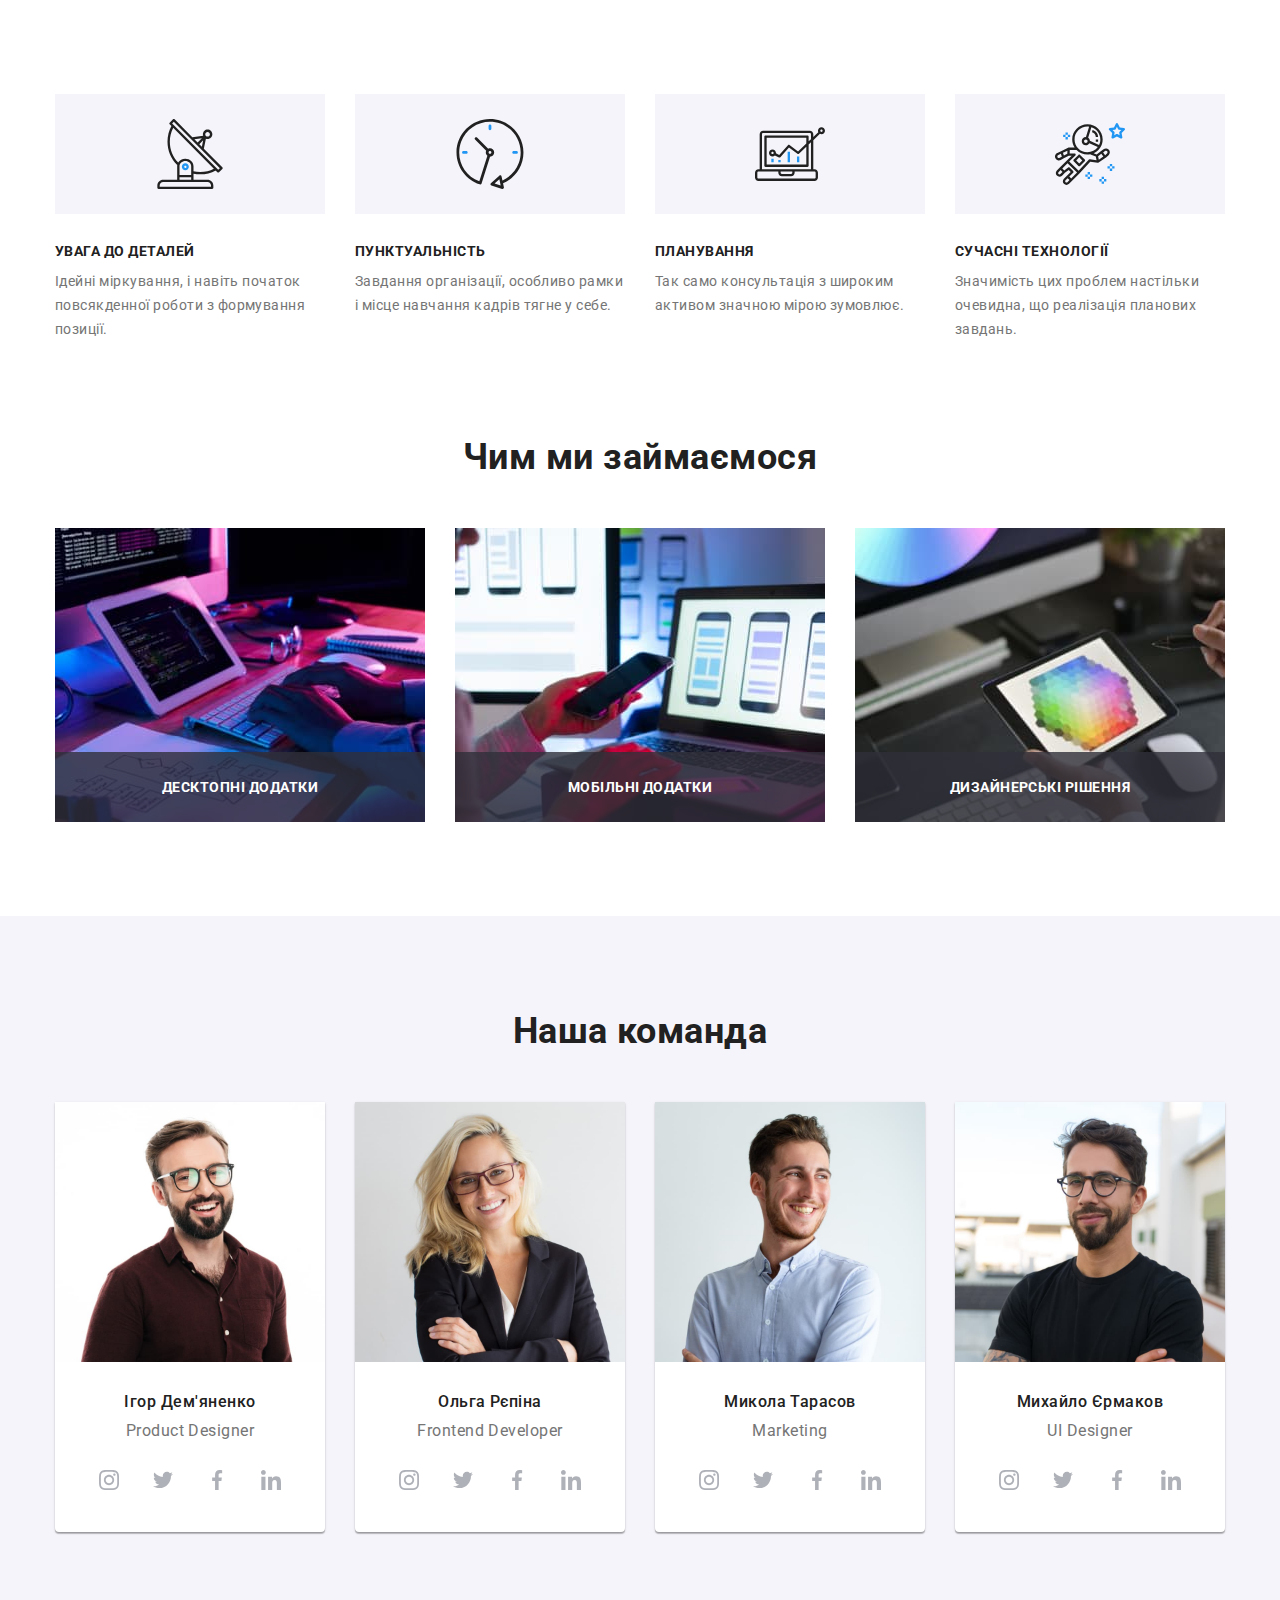
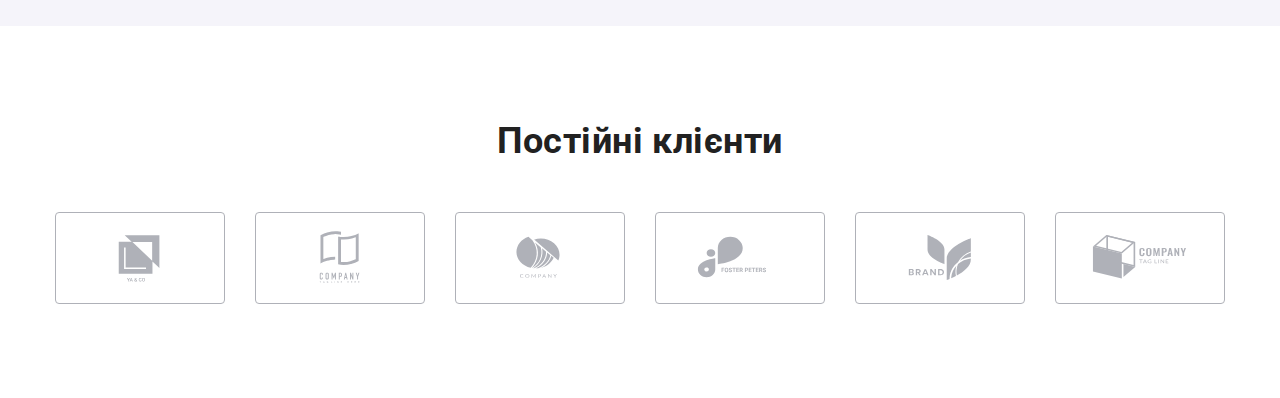
==== index.html @ d1dd1d24 "Адаптивна верстка секції" ====
<!DOCTYPE html>
<html lang="uk">
  <head>
    <meta charset="UTF-8" />
    <meta http-equiv="X-UA-Compatible" content="IE=edge" />
    <meta name="viewport" content="width=device-width, initial-scale=1.0" />
    <title>Document</title>
    <link rel="preconnect" href="https://fonts.googleapis.com" />
    <link rel="preconnect" href="https://fonts.gstatic.com" crossorigin />
    <link
      href="https://fonts.googleapis.com/css2?family=Raleway:wght@700&family=Roboto:wght@400;500;700;900&display=swap"
      rel="stylesheet"
    />
    <link
      rel="stylesheet"
      href="https://cdnjs.cloudflare.com/ajax/libs/modern-normalize/1.1.0/modern-normalize.min.css"
    />
    <link rel="stylesheet" href="./css/main.min.css">
  </head>
  <body>
    <!-- <header class="header">
      <div class="header__wrap container">
        <nav class="header__navigation">
          <a class="logo" href="./index.html"
            >Web<samp class="logo logo__link">Studio</samp></a>

          <ul class="site-nav">
            <li class="site-nav__item">
              <a href="./index.html" class="site-nav__link current">Студія</a>
            </li>
            <li class="site-nav__item">
              <a href="./portfolio.html" class="site-nav__link">Портфоліо</a>
            </li>
            <li class="site-nav__item">
              <a href="" class="site-nav__link">Контакти</a>
            </li>
          </ul>
        </nav>

        <ul class="aside">
          <li class="aside__item">
            <a href="mailto:info@devstudio.com" class="aside__link">
              <svg class="aside__icon" width="16" height="12">
                <use href="./images/icons.svg#envelope"></use>
              </svg>
              info@devstudio.com</a
            >
          </li>
          <li class="item">
            <a href="tel:+380961111111" class="aside__link">
              <svg class="aside__icon" width="10" height="16">
                <use href="./images/icons.svg#smartphone"></use>
              </svg>
              +38 096 111 11 11</a
            >
          </li>
        </ul>
      </div>
    </header> -->

    <main>
      <!-- <section class="hero hero__overlay">
        <h1 class="hero__title">Ефективні рішення для вашого бізнесу</h1>
        <button data-modal-open class="button__primaru" type="button">
          Замовити послугу
        </button>
      </section> -->

      <section class="features section container">
        <h2 class="visually__hidden">Особливості</h2>
        <ul class="features__list">
          <li class="features__item">
            <div class="features__inner">
              <svg class="features__icon" width="70" height="70">
                <use href="./images/icons.svg#antenna"></use>
              </svg>
            </div>
            <h3 class="features__title">УВАГА ДО ДЕТАЛЕЙ</h3>
            <p class="features__text">
              Ідейні міркування, і навіть початок повсякденної роботи з
              формування позиції.
            </p>
          </li>

          <li class="features__item">
            <div class="features__inner">
              <svg class="features__icon" width="70" height="70">
                <use href="./images/icons.svg#clock"></use>
              </svg>
            </div>
            <h3 class="features__title">ПУНКТУАЛЬНІСТЬ</h3>
            <p class="features__text">
              Завдання організації, особливо рамки і місце навчання кадрів тягне
              у себе.
            </p>
          </li>

          <li class="features__item">
            <div class="features__inner">
              <svg class="features__icon" width="70" height="70">
                <use href="./images/icons.svg#diagram"></use>
              </svg>
            </div>
            <h3 class="features__title">ПЛАНУВАННЯ</h3>
            <p class="features__text">
              Так само консультація з широким активом значною мірою зумовлює.
            </p>
          </li>

          <li class="features__item">
            <div class="features__inner">
              <svg class="features__icon" width="70" height="70">
                <use href="./images/icons.svg#astronaut"></use>
              </svg>
            </div>
            <h3 class="features__title">СУЧАСНІ ТЕХНОЛОГІЇ</h3>
            <p class="features__text">
              Значимість цих проблем настільки очевидна, що реалізація планових
              завдань.
            </p>
          </li>
        </ul>
      </section>

      <section class="work section__padding container">
        <h2 class="section__title">Чим ми займаємося</h2>
        <ul class="work__list">
          <li class="work__item">
            <img src="./images/work1.jpg" alt="computer" width="370" />
            <p class="work__text">Десктопні додатки</p>
          </li>
          <li class="work__item">
            <img src="./images/work2.jpg" alt="smartphone" width="370" />
            <p class="work__text">Мобільні додатки</p>
          </li>
          <li class="work__item">
            <img src="./images/work3.jpg" alt="tablet" width="370" />
            <p class="work__text">Дизайнерські рішення</p>
          </li>
        </ul>
      </section>

      <section class="team section">
        <div class="team__wrap container">
          <h2 class="section__title">Наша команда</h2>
          <ul class="team__list">
            <li class="team__item">
              <img src="./images/team1.jpg" alt="Ігор Дем'яненко" width="270" />
              <h3 class="team__title">Ігор Дем'яненко</h3>
              <p class="team__text">Product Designer</p>
              <ul class="socials__list">
                <li class="socials__item">
                  <a
                    href="https://www.instagram.com/"
                    class="socials__link"
                    target="_blank"
                  >
                    <svg class="socials__icon" width="20" height="20">
                      <use href="./images/icons.svg#instagram"></use>
                    </svg>
                  </a>
                </li>

                <li class="socials__item">
                  <a
                    href="https://twitter.com/?lang=uk"
                    class="socials__link"
                    target="_blank"
                  >
                    <svg class="socials__icon" width="20" height="20">
                      <use href="./images/icons.svg#twitter"></use>
                    </svg>
                  </a>
                </li>

                <li class="socials__item">
                  <a
                    href="https://www.facebook.com/"
                    class="socials__link"
                    target="_blank"
                  >
                    <svg class="socials__icon" width="20" height="20">
                      <use href="./images/icons.svg#facebook"></use>
                    </svg>
                  </a>
                </li>

                <li class="socials__item">
                  <a
                    href="https://www.linkedin.com/"
                    class="socials__link"
                    target="_blank"
                  >
                    <svg class="socials__icon" width="20" height="20">
                      <use href="./images/icons.svg#linkedin"></use>
                    </svg>
                  </a>
                </li>
              </ul>
            </li>

            <li class="team__item">
              <img src="./images/team2.jpg" alt="Ольга Рєпіна" width="270" />
              <h3 class="team__title">Ольга Рєпіна</h3>
              <p class="team__text">Frontend Developer</p>
              <ul class="socials__list">
                <li class="socials__item">
                  <a
                    href="https://www.instagram.com/"
                    class="socials__link"
                    target="_blank"
                  >
                    <svg class="socials__icon" width="20" height="20">
                      <use href="./images/icons.svg#instagram"></use>
                    </svg>
                  </a>
                </li>

                <li class="socials__item">
                  <a
                    href="https://twitter.com/?lang=uk"
                    class="socials__link"
                    target="_blank"
                  >
                    <svg class="socials__icon" width="20" height="20">
                      <use href="./images/icons.svg#twitter"></use>
                    </svg>
                  </a>
                </li>
                <li class="socials__item">
                  <a
                    href="https://www.facebook.com/"
                    class="socials__link"
                    target="_blank"
                  >
                    <svg class="socials__icon" width="20" height="20">
                      <use href="./images/icons.svg#facebook"></use>
                    </svg>
                  </a>
                </li>
                <li class="socials__item">
                  <a
                    href="https://www.linkedin.com/"
                    class="socials__link"
                    target="_blank"
                  >
                    <svg class="socials__icon" width="20" height="20">
                      <use href="./images/icons.svg#linkedin"></use>
                    </svg>
                  </a>
                </li>
              </ul>
            </li>

            <li class="team__item">
              <img src="./images/team3.jpg" alt="Микола Тарасов" width="270" />
              <h3 class="team__title">Микола Тарасов</h3>
              <p class="team__text">Marketing</p>
              <ul class="socials__list">
                <li class="socials__item">
                  <a
                    href="https://www.instagram.com/"
                    class="socials__link"
                    target="_blank"
                  >
                    <svg class="socials__icon" width="20" height="20">
                      <use href="./images/icons.svg#instagram"></use>
                    </svg>
                  </a>
                </li>

                <li class="socials__item">
                  <a
                    href="https://twitter.com/?lang=uk"
                    class="socials__link"
                    target="_blank"
                  >
                    <svg class="socials__icon" width="20" height="20">
                      <use href="./images/icons.svg#twitter"></use>
                    </svg>
                  </a>
                </li>

                <li class="socials__item">
                  <a
                    href="https://www.facebook.com/"
                    class="socials__link"
                    target="_blank"
                  >
                    <svg class="socials__icon" width="20" height="20">
                      <use href="./images/icons.svg#facebook"></use>
                    </svg>
                  </a>
                </li>

                <li class="socials__item">
                  <a
                    href="https://www.linkedin.com/"
                    class="socials__link"
                    target="_blank"
                  >
                    <svg class="socials__icon" width="20" height="20">
                      <use href="./images/icons.svg#linkedin"></use>
                    </svg>
                  </a>
                </li>
              </ul>
            </li>

            <li class="team__item">
              <img src="./images/team4.jpg" alt="Михайло Єрмаков" width="270" />
              <h3 class="team__title">Михайло Єрмаков</h3>
              <p class="team__text">UI Designer</p>
              <ul class="socials__list">
                <li class="socials__item">
                  <a
                    href="https://www.instagram.com/"
                    class="socials__link"
                    target="_blank"
                  >
                    <svg class="socials__icon" width="20" height="20">
                      <use href="./images/icons.svg#instagram"></use>
                    </svg>
                  </a>
                </li>

                <li class="socials__item">
                  <a
                    href="https://twitter.com/?lang=uk"
                    class="socials__link"
                    target="_blank"
                  >
                    <svg class="socials__icon" width="20" height="20">
                      <use href="./images/icons.svg#twitter"></use>
                    </svg>
                  </a>
                </li>

                <li class="socials__item">
                  <a
                    href="https://www.facebook.com/"
                    class="socials__link"
                    target="_blank"
                  >
                    <svg class="socials__icon" width="20" height="20">
                      <use href="./images/icons.svg#facebook"></use>
                    </svg>
                  </a>
                </li>

                <li class="socials__item">
                  <a
                    href="https://www.linkedin.com/"
                    class="socials__link"
                    target="_blank"
                  >
                    <svg class="socials__icon" width="20" height="20">
                      <use href="./images/icons.svg#linkedin"></use>
                    </svg>
                  </a>
                </li>
              </ul>
            </li>
          </ul>
        </div>
      </section>

      <section class="regular-customers section container">
        <h2 class="section__title">Постійні клієнти</h2>
        <ul class="firm__list">
          <li class="firm__item">
            <a href="" class="firm__link" target="_blank">
              <svg class="firm__icon" width="106" height="60">
                <use href="./images/icons.svg#yaco"></use>
              </svg>
            </a>
          </li>

          <li class="firm__item">
            <a href="" class="firm__link" target="_blank">
              <svg class="firm__icon" width="106" height="60">
                <use href="./images/icons.svg#here"></use>
              </svg>
            </a>
          </li>

          <li class="firm__item">
            <a href="" class="firm__link" target="_blank">
              <svg class="firm__icon" width="106" height="60">
                <use href="./images/icons.svg#company"></use>
              </svg>
            </a>
          </li>

          <li class="firm__item">
            <a href="#" class="firm__link" target="_blank">
              <svg class="firm__icon" width="106" height="60">
                <use href="./images/icons.svg#foster"></use>
              </svg>
            </a>
          </li>

          <li class="firm__item">
            <a href="#" class="firm__link" target="_blank">
              <svg class="firm__icon" width="106" height="60">
                <use href="./images/icons.svg#brand"></use>
              </svg>
            </a>
          </li>

          <li class="firm__item">
            <a href="#" class="firm__link" target="_blank">
              <svg class="firm__icon" width="106" height="60">
                <use href="./images/icons.svg#tagline"></use>
              </svg>
            </a>
          </li>
        </ul>
      </section>
    </main>

    <!-- <footer class="footer">
      <div class="footer__wrap container">
        <div class="footer__inner">
          <a class="logo" href="./index.html"
            >Web<samp class="logo logo__footer">Studio</samp></a
          >

          <address class="address">
            <ul class="address__list">
              <li class="address__item--maps">
                <a
                  class="address__link address__link--maps"
                  href="https://www.google.com/maps/place/%D0%B1%D1%83%D0%BB%D1%8C%D0%B2%D0%B0%D1%80+%D0%9B%D0%B5%D1%81%D1%96+%D0%A3%D0%BA%D1%80%D0%B0%D1%97%D0%BD%D0%BA%D0%B8,+26,+%D0%9A%D0%B8%D1%97%D0%B2,+02000/@50.4266042,30.5366785,17.25z/data=!4m5!3m4!1s0x40d4cf0e033ecbe9:0x57a4dffefec77da0!8m2!3d50.4265807!4d30.5383858"
                  target="_blank"
                  rel="noopener noreferrer"
                  >м. Київ, пр-т Лесі Українки, 26</a
                >
              </li>
              <li class="address__item">
                <a class="address__link" href="mailto:info@devstudio.com"
                  >info@devstudio.com</a
                >
              </li>
              <li class="address__item">
                <a class="address__link" href="tel:+380961111111"
                  >+38 096 111 11 11</a
                >
              </li>
            </ul>
          </address>
        </div>
        <div class="join__inner">
          <h3 class="footer__title">приєднуйтесь</h3>
          <ul class="join__list">
            <li class="socials__item">
              <a
                href="https://www.instagram.com/"
                class="socials__link socials__link--changes"
                target="_blank"
              >
                <svg class="socials__icon socials__icon--changes" width="20" height="20">
                  <use href="./images/icons.svg#instagram"></use>
                </svg>
              </a>
            </li>

            <li class="socials__item">
              <a
                href="https://twitter.com/?lang=uk"
                class="socials__link socials__link--changes"
                target="_blank"
              >
                <svg class="socials__icon socials__icon--changes" width="20" height="20">
                  <use href="./images/icons.svg#twitter"></use>
                </svg>
              </a>
            </li>

            <li class="socials__item">
              <a
                href="https://www.facebook.com/"
                class="socials__link socials__link--changes"
                target="_blank"
              >
                <svg class="socials__icon socials__icon--changes" width="20" height="20">
                  <use href="./images/icons.svg#facebook"></use>
                </svg>
              </a>
            </li>

            <li class="socials__item">
              <a
                href="https://www.linkedin.com/"
                class="socials__link socials__link--changes"
                target="_blank"
              >
                <svg class="socials__icon socials__icon--changes" width="20" height="20">
                  <use href="./images/icons.svg#linkedin"></use>
                </svg>
              </a>
            </li>
          </ul>
        </div>

        <div class="subscription__inner">
          <h3 class="footer__title">Підпишіться на розсилку</h3>
          <form class="subscription__form">
            <label class="subscription__label" for="email"></label>
            <input class="subscription__input" type="email" name="email" id="email" placeholder="E-mail" required>
            
            <button class="button__primaru button__primaru--subscription" type="submit">Підписатися
              <svg class="button__icon" width="24" height="24">
                <use href="./images/icons.svg#telegram"></use>
              </svg>
            </button>
          </form>
        </div>

      </div>
    </footer> -->

    <div class="backdrop is-hidden" data-modal>
      <div class="modal">
        <div class="modal__wrap">
          <button class="button__close" data-modal-close>
            <svg class="modal__icon" width="18" height="18">
              <use href="./images/icons.svg#close"></use>
            </svg>
          </button>
          <form class="form">
            <p class="form__text">Залиште свої дані, ми вам передзвонимо</p>
            <div class="form__field">
              <label class="form__label" for="mena">Ім'я</label>
              <input class="form__input" type="text" name="name" id="mena" required>
                <svg class="form__icon" width="18" height="18" >
                  <use href="./images/icons.svg#person"></use>
                </svg>
            </div>
          
            <div class="form__field">
              <label class="form__label" for="tel">Телефон</label>
              <input class="form__input" type="tel" name="tel" id="tel" required>
                <svg class="form__icon" width="18" height="18">
                  <use href="./images/icons.svg#phone"></use>
                </svg>
            </div>
          
            <div class="form__field">
              <label class="form__label" for="mailform">Пошта</label>
              <input class="form__input" type="email" name="email" id="mailform" required>
                <svg class="form__icon" width="18" height="18">
                  <use href="./images/icons.svg#email"></use>
                </svg>
            </div>
          
            <div class="form__field">
              <label class="form__label" for="comment">Коментар</label>
              <textarea class="form__textarea" name="comment" id="comment" cols="30" rows="10" placeholder="Введіть текст"></textarea>
            </div>
          
            <label class="check__label">
              <input class="check__input" type="checkbox" name="hobby" >
              <samp class="check__icon"></samp>
              Погоджуюся з розсилкою та приймаю
              <a class="check__link" href="#" target="_blank">Умови договору</a>
            </label>
          
            <button class="button__primaru button__primaru--submit" type="submit">Відправити</button>
          </form>
        </div>
      </div>
    </div>
    <script src="./js/modal.js"></script>
  </body>
</html>
---- css/main.min.css ----
:root{--primary-text-color: #212121;--title-text-color: #757575;--accnent-color: #2196F3;--primary-white-color: #FFFFFF;--cubic-time: 250ms cubic-bezier(0.4, 0, 0.2, 1)}ul{list-style:none;padding:0;margin:0}a{text-decoration:none;color:inherit}h1,h2,h3,h4,h5,h6{margin:0}p{margin:0}address{font-style:normal}button{font-family:inherit;padding:0;margin:0}img{display:block;max-width:100%;height:auto}html{-webkit-box-sizing:border-box;box-sizing:border-box}*,*::before,*::after{-webkit-box-sizing:inherit;box-sizing:inherit}body{background-color:var(--primary-white-color);color:var(--title-text-color);font-family:"Roboto",sans-serif;letter-spacing:.03em}.container{width:100%;padding-left:15px;padding-right:15px;margin-left:auto;margin-right:auto}@media screen and (min-width: 480px){.container{width:480px}}@media screen and (min-width: 768px){.container{width:768px}}@media screen and (min-width: 1200px){.container{width:1200px}}.section{padding-top:60px;padding-bottom:60px}@media screen and (min-width: 1200px){.section{padding-top:94px;padding-bottom:94px}}.section__padding{padding-top:0;padding-bottom:94px}.section__title{margin-top:0;margin-bottom:30px;color:var(--primary-text-color);font-weight:700;font-size:28px;line-height:1.17;text-align:center}@media screen and (min-width: 1200px){.section__title{font-size:36px;margin-bottom:50px}}.footer__title{margin-bottom:20px;font-weight:700;font-size:14px;line-height:1.14;text-transform:uppercase;color:var(--primary-white-color)}.visually__hidden{position:absolute;white-space:nowrap;width:1px;height:1px;overflow:hidden;border:0;padding:0;clip:rect(0 0 0 0);-webkit-clip-path:inset(50%);clip-path:inset(50%);margin:-1px}.header{border:1px solid #ececec}.header__wrap{display:-webkit-box;display:-ms-flexbox;display:flex;-webkit-box-align:center;-ms-flex-align:center;align-items:center;padding-left:10px}.header__navigation{display:-webkit-box;display:-ms-flexbox;display:flex;-webkit-box-pack:center;-ms-flex-pack:center;justify-content:center;-webkit-box-align:center;-ms-flex-align:center;align-items:center}.site-nav{display:-webkit-box;display:-ms-flexbox;display:flex}.site-nav__item{position:relative}.site-nav__item:not(:last-child){margin-right:50px}.site-nav__link{display:block;padding-top:32px;padding-bottom:32px;color:var(--primary-text-color);font-weight:500;font-size:14px;line-height:1.14;letter-spacing:.02em;text-decoration:none;-webkit-transition:color var(--cubic-time);-o-transition:color var(--cubic-time);transition:color var(--cubic-time)}.site-nav__link:hover,.site-nav__link:focus{color:var(--accnent-color)}.site-nav__link::after{content:"";position:absolute;left:0;bottom:-1px;width:100%;height:4px;border-radius:2px;background-color:var(--accnent-color);opacity:0;-webkit-transition:opacity var(--cubic-time);-o-transition:opacity var(--cubic-time);transition:opacity var(--cubic-time)}.site-nav__link:hover::after,.site-nav__link:focus::after{opacity:1}.current::before{content:"";position:absolute;left:0;bottom:-1px;width:100%;height:4px;border-radius:2px;background-color:var(--accnent-color)}.site-nav__link.current{color:var(--accnent-color)}.aside{display:-webkit-box;display:-ms-flexbox;display:flex;margin-left:auto}.aside__item:not(:last-child){margin-right:30px}.aside__icon{fill:currentColor;margin-right:10px}.aside__link{color:var(--title-text-color);font-weight:500;font-size:14px;line-height:1.14;letter-spacing:.02em;padding:32px 0;display:-webkit-box;display:-ms-flexbox;display:flex;-webkit-box-pack:center;-ms-flex-pack:center;justify-content:center;-webkit-box-align:center;-ms-flex-align:center;align-items:center;-webkit-transition:color var(--cubic-time);-o-transition:color var(--cubic-time);transition:color var(--cubic-time)}.aside__link:hover,.aside__link:focus{color:var(--accnent-color)}.logo{color:#2196f3;font-family:"Raleway",cursive;font-weight:700;font-size:26px;line-height:1.2;text-decoration:none}.logo__link{color:#000;margin-right:93px}.logo__footer{color:#fff}.button__primaru{display:inline-block;border:1px solid rgba(0,0,0,0);padding-top:9px;padding-bottom:9px;min-width:216px;color:var(--primary-white-color);background:#2196f3;-webkit-box-shadow:0px 4px 4px rgba(0,0,0,.15);box-shadow:0px 4px 4px rgba(0,0,0,.15);font-weight:700;font-size:16px;line-height:1.875;letter-spacing:.06em;border-radius:4px;text-align:center;cursor:pointer;-webkit-transition:background var(--cubic-time),-webkit-box-shadow var(--cubic-time);transition:background var(--cubic-time),-webkit-box-shadow var(--cubic-time);-o-transition:background var(--cubic-time),box-shadow var(--cubic-time);transition:background var(--cubic-time),box-shadow var(--cubic-time);transition:background var(--cubic-time),box-shadow var(--cubic-time),-webkit-box-shadow var(--cubic-time)}.button__primaru--submit{display:block;margin:0 auto;margin-top:30px;min-width:200px}.button__primaru--subscription{display:-webkit-box;display:-ms-flexbox;display:flex;-webkit-box-pack:center;-ms-flex-pack:center;justify-content:center;-webkit-box-align:center;-ms-flex-align:center;align-items:center;margin:0 auto;margin-left:12px;min-width:200px}.button__icon{margin-left:10px}.button__primaru:hover,.button__primaru:focus{background:#188ce8;-webkit-box-shadow:0px 4px 4px rgba(0,0,0,.15);box-shadow:0px 4px 4px rgba(0,0,0,.15)}.button{font-family:"Roboto",sans-serif;display:inline-block;padding-top:5px;padding-bottom:5px;padding-left:23px;padding-right:23px;color:var(--primary-text-color);background-color:#f5f4fa;font-weight:500;font-size:16px;line-height:1.625;border-radius:4px;border:1px solid rgba(0,0,0,0);text-decoration:none;cursor:pointer;-webkit-transition:color var(--cubic-time),background-color var(--cubic-time),-webkit-box-shadow var(--cubic-time);transition:color var(--cubic-time),background-color var(--cubic-time),-webkit-box-shadow var(--cubic-time);-o-transition:color var(--cubic-time),background-color var(--cubic-time),box-shadow var(--cubic-time);transition:color var(--cubic-time),background-color var(--cubic-time),box-shadow var(--cubic-time);transition:color var(--cubic-time),background-color var(--cubic-time),box-shadow var(--cubic-time),-webkit-box-shadow var(--cubic-time)}.button:hover,.button:focus{color:var(--primary-white-color);background-color:var(--accnent-color);-webkit-box-shadow:0px 3px 1px rgba(0,0,0,.1),0px 1px 2px rgba(0,0,0,.08),0px 2px 2px rgba(0,0,0,.12);box-shadow:0px 3px 1px rgba(0,0,0,.1),0px 1px 2px rgba(0,0,0,.08),0px 2px 2px rgba(0,0,0,.12)}.socials__list{display:-webkit-box;display:-ms-flexbox;display:flex;-webkit-box-pack:center;-ms-flex-pack:center;justify-content:center;-webkit-box-align:center;-ms-flex-align:center;align-items:center;margin-bottom:30px}.socials__item:not(:last-child){margin-right:10px}.socials__link{width:44px;height:44px;border:none;display:-webkit-box;display:-ms-flexbox;display:flex;-webkit-box-align:center;-ms-flex-align:center;align-items:center;-webkit-box-pack:center;-ms-flex-pack:center;justify-content:center;border-radius:50%;color:#afb1b8;-webkit-transition:color var(--cubic-time),background-color var(--cubic-time);-o-transition:color var(--cubic-time),background-color var(--cubic-time);transition:color var(--cubic-time),background-color var(--cubic-time)}.socials__link:hover,.socials__link:focus{color:var(--primary-white-color);background-color:var(--accnent-color)}.socials__link--changes{background-color:rgba(255,255,255,.1)}.socials__icon{fill:currentColor}.socials__icon--changes{fill:#fff}.hero__title{color:var(--primary-white-color);font-weight:900;font-size:44px;line-height:1.36;letter-spacing:.06em;text-transform:uppercase;max-width:696px;margin:0 auto;margin-bottom:30px;text-align:center}.hero{display:block;background:#2f303a;text-align:center;padding-top:200px;padding-bottom:200px}.hero__overlay{max-width:1600px;height:600px;margin-left:auto;margin-right:auto;outline:1px solid #c4c4c4;background-image:-webkit-gradient(linear, left top, right top, from(rgba(47, 48, 58, 0.4)), to(rgba(47, 48, 58, 0.4))),url(../images/hero.jpg);background-image:-o-linear-gradient(left, rgba(47, 48, 58, 0.4), rgba(47, 48, 58, 0.4)),url(../images/hero.jpg);background-image:linear-gradient(to right, rgba(47, 48, 58, 0.4), rgba(47, 48, 58, 0.4)),url(../images/hero.jpg);background-repeat:no-repeat;background-position:center;background-size:cover}.features__list{-ms-flex-wrap:wrap;flex-wrap:wrap}@media screen and (min-width: 768px){.features__list{display:-webkit-box;display:-ms-flexbox;display:flex;margin:-15px}}@media screen and (max-width: 767px){.features__item:not(:last-child){margin-bottom:30px}}@media screen and (min-width: 768px){.features__item{margin:15px;width:calc((100% - 60px)/2)}}@media screen and (min-width: 1200px){.features__item{margin:15px;width:calc((100% - 120px)/4)}}.features__inner{display:-webkit-box;display:-ms-flexbox;display:flex;-webkit-box-align:center;-ms-flex-align:center;align-items:center;border:none;height:120px;background-color:#f5f4fa}.features__icon{margin:0 auto;fill:currentColor}.features__title{margin-top:30px;margin-bottom:10px;color:var(--primary-text-color);font-weight:700;font-size:14px;line-height:1.14}.features__text{margin:0;font-weight:400;font-size:14px;line-height:1.71}@media screen and (max-width: 1199px){.work{display:none}}.work__list{display:-webkit-box;display:-ms-flexbox;display:flex}.work__item{position:relative;width:calc((100% - 60px)/3);margin-right:30px}.work__item:nth-child(3n){margin-right:0}.work__text{position:absolute;width:100%;bottom:0;font-weight:700;font-size:14px;line-height:1.143;text-align:center;text-transform:uppercase;color:var(--primary-white-color);padding:27px 0;background:rgba(47,48,58,.8)}.team{background:#f5f4fa}.team__list{-ms-flex-wrap:wrap;flex-wrap:wrap}@media screen and (min-width: 768px){.team__list{display:-webkit-box;display:-ms-flexbox;display:flex;margin:-15px}}.team__item{background:#fff;-webkit-box-shadow:0px 1px 3px rgba(0,0,0,.12),0px 1px 1px rgba(0,0,0,.14),0px 2px 1px rgba(0,0,0,.2);box-shadow:0px 1px 3px rgba(0,0,0,.12),0px 1px 1px rgba(0,0,0,.14),0px 2px 1px rgba(0,0,0,.2);border-radius:0px 0px 4px 4px}@media screen and (max-width: 767px){.team__item:not(:last-child){margin-bottom:30px}}@media screen and (min-width: 768px){.team__item{margin:15px;width:calc((100% - 60px)/2)}}@media screen and (min-width: 1200px){.team__item{margin:15px;width:calc((100% - 120px)/4)}}.team__title{margin-top:30px;margin-bottom:0;font-weight:500;font-size:16px;line-height:1.19;color:var(--primary-text-color);text-align:center}.team__text{margin-top:10px;margin-bottom:18px;font-weight:400;font-size:16px;line-height:1.19;text-align:center}.firm__list{display:-webkit-box;display:-ms-flexbox;display:flex;-ms-flex-wrap:wrap;flex-wrap:wrap;margin:-15px}.firm__item{display:-webkit-box;display:-ms-flexbox;display:flex;height:92px;margin:15px;width:calc((100% - 60px)/2)}@media screen and (min-width: 768px){.firm__item{width:calc((100% - 90px)/3)}}@media screen and (min-width: 1200px){.firm__item{width:calc((100% - 180px)/6)}}.firm__link{width:100%;display:-webkit-box;display:-ms-flexbox;display:flex;-webkit-box-align:center;-ms-flex-align:center;align-items:center;-webkit-box-pack:center;-ms-flex-pack:center;justify-content:center;border:1px solid #afb1b8;border-radius:4px;color:#afb1b8;-webkit-transition:border var(--cubic-time),color var(--cubic-time);-o-transition:border var(--cubic-time),color var(--cubic-time);transition:border var(--cubic-time),color var(--cubic-time)}.firm__link:hover,.firm__link:focus{border:1px solid var(--accnent-color);color:var(--accnent-color)}.firm__icon{fill:currentColor}.footer{background:#2f303a;padding-top:60px;padding-bottom:60px}.footer__wrap{display:-webkit-box;display:-ms-flexbox;display:flex;-webkit-box-align:baseline;-ms-flex-align:baseline;align-items:baseline}.footer__inner{display:-webkit-box;display:-ms-flexbox;display:flex;-webkit-box-orient:vertical;-webkit-box-direction:normal;-ms-flex-direction:column;flex-direction:column}.address{display:-webkit-box;display:-ms-flexbox;display:flex;-webkit-box-orient:vertical;-webkit-box-direction:normal;-ms-flex-direction:column;flex-direction:column}.address__link{font-style:normal;font-weight:400;font-size:14px;line-height:1.71;color:rgba(255,255,255,.6);text-decoration:none;-webkit-transition:color var(--cubic-time);-o-transition:color var(--cubic-time);transition:color var(--cubic-time)}.address__link--maps{color:var(--primary-white-color)}.address__item--maps{margin-top:20px}.address__item{margin-top:9px}.address__link:hover,.address__link:focus{color:var(--accnent-color)}.join__inner{display:-webkit-box;display:-ms-flexbox;display:flex;-webkit-box-orient:vertical;-webkit-box-direction:normal;-ms-flex-direction:column;flex-direction:column;margin-left:92px}.join__list{display:-webkit-box;display:-ms-flexbox;display:flex}.subscription__inner{margin-left:93px}.subscription__form{display:-webkit-box;display:-ms-flexbox;display:flex}.subscription__input{display:block;padding:15px 16px;width:358px;height:50px;border:1px solid rgba(255,255,255,.3);-webkit-filter:drop-shadow(0px 4px 4px rgba(0, 0, 0, 0.15));filter:drop-shadow(0px 4px 4px rgba(0, 0, 0, 0.15));border-radius:4px;outline:navy;-webkit-transition:border-color var(--cubic-time);-o-transition:border-color var(--cubic-time);transition:border-color var(--cubic-time);font-size:16px;line-height:1.25;letter-spacing:.03em;color:var(--primary-white-color);background:#2f303a}.subscription__input:focus{border-color:var(--accnent-color)}.filter__list{display:-webkit-box;display:-ms-flexbox;display:flex;-webkit-box-pack:center;-ms-flex-pack:center;justify-content:center;margin-bottom:30px;-ms-flex-wrap:wrap;flex-wrap:wrap}@media screen and (min-width: 1200px){.filter__list{margin-bottom:50px}}.filter__item:not(:last-child){margin-right:8px;margin-bottom:15px}.filter__item:not(:last-child):nth-child(4n){margin-bottom:0}.portfolios__list{-ms-flex-wrap:wrap;flex-wrap:wrap}@media screen and (min-width: 768px){.portfolios__list{display:-webkit-box;display:-ms-flexbox;display:flex;margin:-15px}}@media screen and (max-width: 767px){.portfolios__item:not(:last-child){margin-bottom:30px}}@media screen and (min-width: 768px){.portfolios__item{margin:15px;width:calc((100% - 60px)/2)}}@media screen and (min-width: 1200px){.portfolios__item{margin:15px;width:calc((100% - 90px)/3)}}.portfolios__link{display:block;-webkit-transition:-webkit-box-shadow var(--cubic-time);transition:-webkit-box-shadow var(--cubic-time);-o-transition:box-shadow var(--cubic-time);transition:box-shadow var(--cubic-time);transition:box-shadow var(--cubic-time), -webkit-box-shadow var(--cubic-time)}.portfolios__link:hover,.portfolios__link:focus{-webkit-box-shadow:0px 1px 1px rgba(0,0,0,.12),0px 4px 4px rgba(0,0,0,.06),1px 4px 6px rgba(0,0,0,.16);box-shadow:0px 1px 1px rgba(0,0,0,.12),0px 4px 4px rgba(0,0,0,.06),1px 4px 6px rgba(0,0,0,.16)}.activ__inner{position:relative;overflow:hidden}.activ__text{position:absolute;height:100%;top:0;left:0;padding:63px 24px;font-weight:400;font-size:18px;line-height:1.55;color:var(--primary-white-color);display:-webkit-box;display:-ms-flexbox;display:flex;background:rgba(33,150,243,.9);-webkit-transform:translateY(100%);-ms-transform:translateY(100%);transform:translateY(100%);-webkit-transition:-webkit-transform var(--cubic-time);transition:-webkit-transform var(--cubic-time);-o-transition:transform var(--cubic-time);transition:transform var(--cubic-time);transition:transform var(--cubic-time), -webkit-transform var(--cubic-time)}.portfolios__link:hover .activ__text,.portfolios__link:focus .activ__text{-webkit-transform:translateY(0);-ms-transform:translateY(0);transform:translateY(0)}.portfolios__inner{padding-top:20px;border:1px solid #eee;border-top:0}.portfolios__title{margin-bottom:4px;margin-left:24px;color:var(--primary-text-color);font-weight:700;font-size:18px;line-height:2;letter-spacing:.06em}.portfolios__text{margin-bottom:20px;margin-left:24px;font-weight:400;font-size:16px;line-height:1.875}.backdrop{position:fixed;top:0;left:0;right:0;bottom:0;overflow-y:auto;overflow-x:hidden;width:100%;height:100%;z-index:10;background-color:rgba(0,0,0,.2);-webkit-transition:visibility var(--cubic-time),opacity var(--cubic-time);-o-transition:visibility var(--cubic-time),opacity var(--cubic-time);transition:visibility var(--cubic-time),opacity var(--cubic-time)}.backdrop.is-hidden{visibility:hidden;opacity:0;pointer-events:none}.backdrop.is-hidden .modal__wrap{-webkit-transform:scale(1.3);-ms-transform:scale(1.3);transform:scale(1.3)}.modal{min-height:100vh;display:-webkit-box;display:-ms-flexbox;display:flex;-webkit-box-pack:center;-ms-flex-pack:center;justify-content:center;-webkit-box-align:center;-ms-flex-align:center;align-items:center;position:-webkit-sticky;position:sticky;width:100%}.modal__wrap{position:relative;width:528px;background-color:#fff;-webkit-box-shadow:0px 1px 3px rgba(0,0,0,.12),0px 1px 1px rgba(0,0,0,.14),0px 2px 1px rgba(0,0,0,.2);box-shadow:0px 1px 3px rgba(0,0,0,.12),0px 1px 1px rgba(0,0,0,.14),0px 2px 1px rgba(0,0,0,.2);border-radius:4px;-webkit-transform:scale(1);-ms-transform:scale(1);transform:scale(1);-webkit-transition:-webkit-transform var(--cubic-time);transition:-webkit-transform var(--cubic-time);-o-transition:transform var(--cubic-time);transition:transform var(--cubic-time);transition:transform var(--cubic-time), -webkit-transform var(--cubic-time)}.button__close{position:absolute;top:8px;right:8px;padding:0;display:-webkit-box;display:-ms-flexbox;display:flex;-webkit-box-pack:center;-ms-flex-pack:center;justify-content:center;-webkit-box-align:center;-ms-flex-align:center;align-items:center;width:30px;height:30px;border-radius:50%;border:1px solid rgba(0,0,0,.1);background-color:#fff;cursor:pointer}.modal__icon{fill:currentColor;-webkit-transition:color var(--cubic-time);-o-transition:color var(--cubic-time);transition:color var(--cubic-time)}.button__close:hover,.button__close:focus{color:var(--accnent-color)}.form{width:100%;padding:40px}.form__field{position:relative;display:-webkit-box;display:-ms-flexbox;display:flex;-webkit-box-orient:vertical;-webkit-box-direction:normal;-ms-flex-direction:column;flex-direction:column;margin-bottom:10px}.form__text{display:-webkit-box;display:-ms-flexbox;display:flex;-webkit-box-pack:center;-ms-flex-pack:center;justify-content:center;font-weight:700;font-size:20px;line-height:23px;margin-bottom:12px;color:var(--primary-text-color)}.form__label{margin-bottom:4px;font-size:12px;line-height:1.17;letter-spacing:.01em;color:#757575}.form__input{display:block;padding:12px;padding-left:42px;width:100%;height:40px;border:1px solid rgba(33,33,33,.2);border-radius:4px;outline:navy;-webkit-transition:border-color var(--cubic-time);-o-transition:border-color var(--cubic-time);transition:border-color var(--cubic-time);font-size:12px;line-height:1.17;letter-spacing:.01em;color:var(--primary-text-color)}.form__input:focus{border-color:var(--accnent-color)}.form__icon{position:absolute;top:50%;left:12px;-webkit-transition:fill var(--cubic-time);-o-transition:fill var(--cubic-time);transition:fill var(--cubic-time)}.form__input:focus+.form__icon{fill:var(--accnent-color)}.form__textarea{height:120px;resize:none;outline:navy;padding:12px 16px;border:1px solid rgba(33,33,33,.2);border-radius:4px;font-size:12px;line-height:1.17;letter-spacing:.01em;color:var(--primary-text-color);-webkit-transition:border-color var(--cubic-time);-o-transition:border-color var(--cubic-time);transition:border-color var(--cubic-time)}.form__textarea:focus{border-color:var(--accnent-color)}.form__textarea::-webkit-input-placeholder{font-size:12px;line-height:1.17;letter-spacing:.01em;color:rgba(117,117,117,.5)}.form__textarea::-moz-placeholder{font-size:12px;line-height:1.17;letter-spacing:.01em;color:rgba(117,117,117,.5)}.form__textarea:-ms-input-placeholder{font-size:12px;line-height:1.17;letter-spacing:.01em;color:rgba(117,117,117,.5)}.form__textarea::-ms-input-placeholder{font-size:12px;line-height:1.17;letter-spacing:.01em;color:rgba(117,117,117,.5)}.form__textarea::placeholder{font-size:12px;line-height:1.17;letter-spacing:.01em;color:rgba(117,117,117,.5)}.check__label{position:relative;margin-top:20px;display:-webkit-box;display:-ms-flexbox;display:flex;-webkit-box-pack:center;-ms-flex-pack:center;justify-content:center;-webkit-box-align:center;-ms-flex-align:center;align-items:center;font-family:"Roboto";font-size:14px;line-height:2;letter-spacing:.03em;color:#757575}.check__input{position:absolute;white-space:nowrap;width:1px;height:1px;overflow:hidden;border:0;padding:0;clip:rect(0 0 0 0);-webkit-clip-path:inset(50%);clip-path:inset(50%);margin:-1px}.check__link{margin-left:5px;text-decoration:underline;color:var(--accnent-color)}.check__icon{display:-webkit-box;display:-ms-flexbox;display:flex;width:16px;height:15px;margin-right:7px;border-radius:2px;border:2px solid #212121;-webkit-transition:background-color var(--cubic-time),border-color var(--cubic-time);-o-transition:background-color var(--cubic-time),border-color var(--cubic-time);transition:background-color var(--cubic-time),border-color var(--cubic-time)}.check__input:checked+.check__icon{border-color:var(--accnent-color);background-color:var(--accnent-color);background-image:url(../images/check.svg);background-size:contain;background-origin:border-box}/*# sourceMappingURL=main.min.css.map */
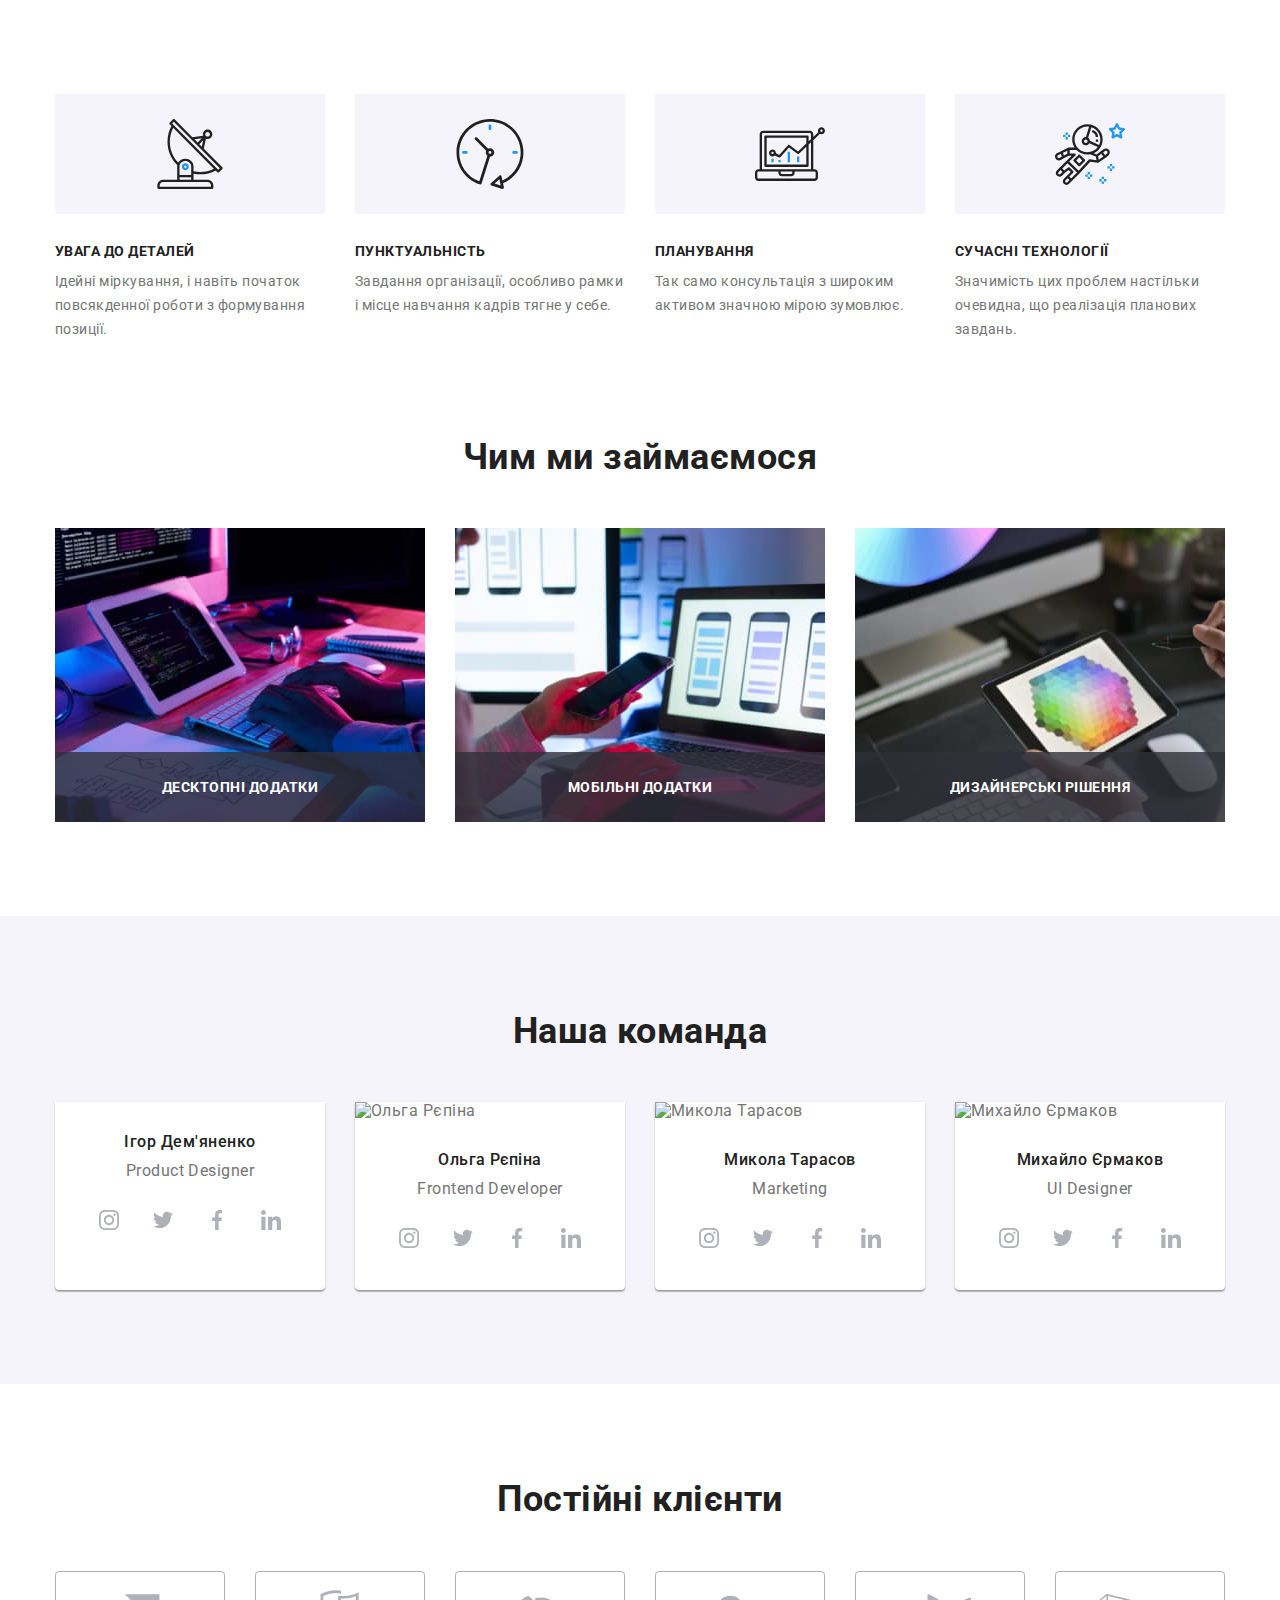
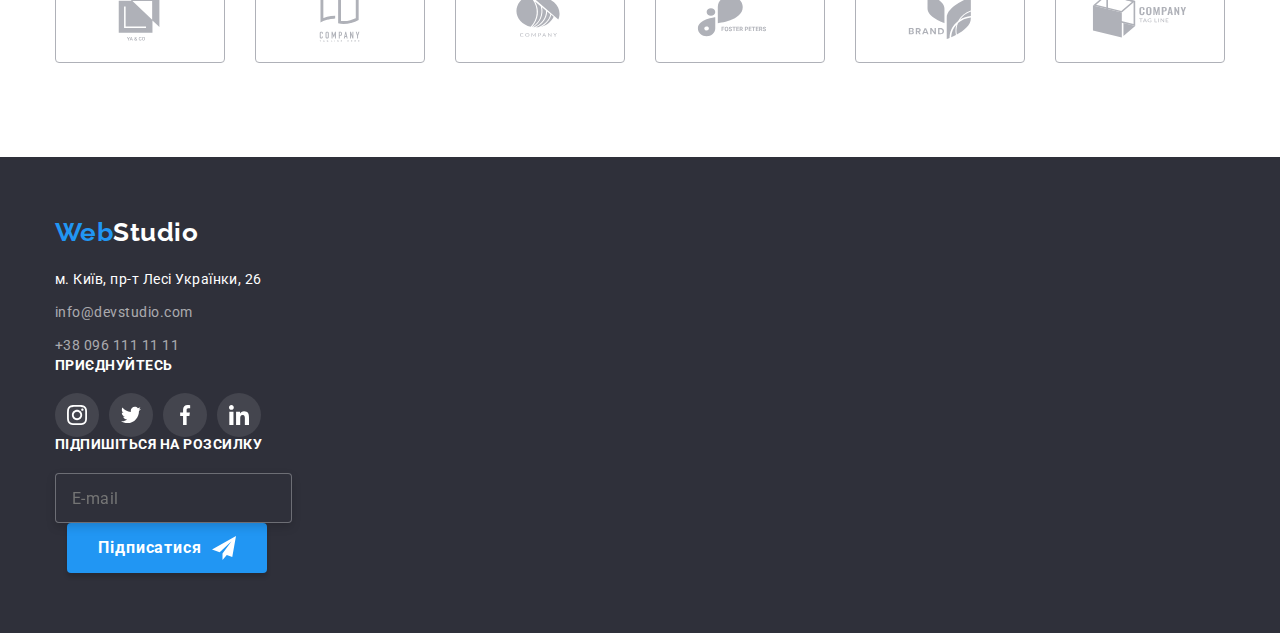
==== commit 1a7914d3: "Картинки 1х 2х" ====
--- a/index.html
+++ b/index.html
@@ -145,7 +145,11 @@
           <h2 class="section__title">Наша команда</h2>
           <ul class="team__list">
             <li class="team__item">
-              <img src="./images/team1.jpg" alt="Ігор Дем'яненко" width="270" />
+              <picture>
+                <source
+                srcset="./"
+                />
+              </picture>
               <h3 class="team__title">Ігор Дем'яненко</h3>
               <p class="team__text">Product Designer</p>
               <ul class="socials__list">
@@ -419,7 +423,7 @@
       </section>
     </main>
 
-    <!-- <footer class="footer">
+    <footer class="footer">
       <div class="footer__wrap container">
         <div class="footer__inner">
           <a class="logo" href="./index.html"
@@ -518,9 +522,9 @@
         </div>
 
       </div>
-    </footer> -->
-
-    <div class="backdrop is-hidden" data-modal>
+    </footer>
+
+    <!-- <div class="backdrop is-hidden" data-modal>
       <div class="modal">
         <div class="modal__wrap">
           <button class="button__close" data-modal-close>
@@ -570,7 +574,7 @@
           </form>
         </div>
       </div>
-    </div>
+    </div> -->
     <script src="./js/modal.js"></script>
   </body>
 </html>
--- a/css/main.min.css
+++ b/css/main.min.css
@@ -1 +1 @@
-:root{--primary-text-color: #212121;--title-text-color: #757575;--accnent-color: #2196F3;--primary-white-color: #FFFFFF;--cubic-time: 250ms cubic-bezier(0.4, 0, 0.2, 1)}ul{list-style:none;padding:0;margin:0}a{text-decoration:none;color:inherit}h1,h2,h3,h4,h5,h6{margin:0}p{margin:0}address{font-style:normal}button{font-family:inherit;padding:0;margin:0}img{display:block;max-width:100%;height:auto}html{-webkit-box-sizing:border-box;box-sizing:border-box}*,*::before,*::after{-webkit-box-sizing:inherit;box-sizing:inherit}body{background-color:var(--primary-white-color);color:var(--title-text-color);font-family:"Roboto",sans-serif;letter-spacing:.03em}.container{width:100%;padding-left:15px;padding-right:15px;margin-left:auto;margin-right:auto}@media screen and (min-width: 480px){.container{width:480px}}@media screen and (min-width: 768px){.container{width:768px}}@media screen and (min-width: 1200px){.container{width:1200px}}.section{padding-top:60px;padding-bottom:60px}@media screen and (min-width: 1200px){.section{padding-top:94px;padding-bottom:94px}}.section__padding{padding-top:0;padding-bottom:94px}.section__title{margin-top:0;margin-bottom:30px;color:var(--primary-text-color);font-weight:700;font-size:28px;line-height:1.17;text-align:center}@media screen and (min-width: 1200px){.section__title{font-size:36px;margin-bottom:50px}}.footer__title{margin-bottom:20px;font-weight:700;font-size:14px;line-height:1.14;text-transform:uppercase;color:var(--primary-white-color)}.visually__hidden{position:absolute;white-space:nowrap;width:1px;height:1px;overflow:hidden;border:0;padding:0;clip:rect(0 0 0 0);-webkit-clip-path:inset(50%);clip-path:inset(50%);margin:-1px}.header{border:1px solid #ececec}.header__wrap{display:-webkit-box;display:-ms-flexbox;display:flex;-webkit-box-align:center;-ms-flex-align:center;align-items:center;padding-left:10px}.header__navigation{display:-webkit-box;display:-ms-flexbox;display:flex;-webkit-box-pack:center;-ms-flex-pack:center;justify-content:center;-webkit-box-align:center;-ms-flex-align:center;align-items:center}.site-nav{display:-webkit-box;display:-ms-flexbox;display:flex}.site-nav__item{position:relative}.site-nav__item:not(:last-child){margin-right:50px}.site-nav__link{display:block;padding-top:32px;padding-bottom:32px;color:var(--primary-text-color);font-weight:500;font-size:14px;line-height:1.14;letter-spacing:.02em;text-decoration:none;-webkit-transition:color var(--cubic-time);-o-transition:color var(--cubic-time);transition:color var(--cubic-time)}.site-nav__link:hover,.site-nav__link:focus{color:var(--accnent-color)}.site-nav__link::after{content:"";position:absolute;left:0;bottom:-1px;width:100%;height:4px;border-radius:2px;background-color:var(--accnent-color);opacity:0;-webkit-transition:opacity var(--cubic-time);-o-transition:opacity var(--cubic-time);transition:opacity var(--cubic-time)}.site-nav__link:hover::after,.site-nav__link:focus::after{opacity:1}.current::before{content:"";position:absolute;left:0;bottom:-1px;width:100%;height:4px;border-radius:2px;background-color:var(--accnent-color)}.site-nav__link.current{color:var(--accnent-color)}.aside{display:-webkit-box;display:-ms-flexbox;display:flex;margin-left:auto}.aside__item:not(:last-child){margin-right:30px}.aside__icon{fill:currentColor;margin-right:10px}.aside__link{color:var(--title-text-color);font-weight:500;font-size:14px;line-height:1.14;letter-spacing:.02em;padding:32px 0;display:-webkit-box;display:-ms-flexbox;display:flex;-webkit-box-pack:center;-ms-flex-pack:center;justify-content:center;-webkit-box-align:center;-ms-flex-align:center;align-items:center;-webkit-transition:color var(--cubic-time);-o-transition:color var(--cubic-time);transition:color var(--cubic-time)}.aside__link:hover,.aside__link:focus{color:var(--accnent-color)}.logo{color:#2196f3;font-family:"Raleway",cursive;font-weight:700;font-size:26px;line-height:1.2;text-decoration:none}.logo__link{color:#000;margin-right:93px}.logo__footer{color:#fff}.button__primaru{display:inline-block;border:1px solid rgba(0,0,0,0);padding-top:9px;padding-bottom:9px;min-width:216px;color:var(--primary-white-color);background:#2196f3;-webkit-box-shadow:0px 4px 4px rgba(0,0,0,.15);box-shadow:0px 4px 4px rgba(0,0,0,.15);font-weight:700;font-size:16px;line-height:1.875;letter-spacing:.06em;border-radius:4px;text-align:center;cursor:pointer;-webkit-transition:background var(--cubic-time),-webkit-box-shadow var(--cubic-time);transition:background var(--cubic-time),-webkit-box-shadow var(--cubic-time);-o-transition:background var(--cubic-time),box-shadow var(--cubic-time);transition:background var(--cubic-time),box-shadow var(--cubic-time);transition:background var(--cubic-time),box-shadow var(--cubic-time),-webkit-box-shadow var(--cubic-time)}.button__primaru--submit{display:block;margin:0 auto;margin-top:30px;min-width:200px}.button__primaru--subscription{display:-webkit-box;display:-ms-flexbox;display:flex;-webkit-box-pack:center;-ms-flex-pack:center;justify-content:center;-webkit-box-align:center;-ms-flex-align:center;align-items:center;margin:0 auto;margin-left:12px;min-width:200px}.button__icon{margin-left:10px}.button__primaru:hover,.button__primaru:focus{background:#188ce8;-webkit-box-shadow:0px 4px 4px rgba(0,0,0,.15);box-shadow:0px 4px 4px rgba(0,0,0,.15)}.button{font-family:"Roboto",sans-serif;display:inline-block;padding-top:5px;padding-bottom:5px;padding-left:23px;padding-right:23px;color:var(--primary-text-color);background-color:#f5f4fa;font-weight:500;font-size:16px;line-height:1.625;border-radius:4px;border:1px solid rgba(0,0,0,0);text-decoration:none;cursor:pointer;-webkit-transition:color var(--cubic-time),background-color var(--cubic-time),-webkit-box-shadow var(--cubic-time);transition:color var(--cubic-time),background-color var(--cubic-time),-webkit-box-shadow var(--cubic-time);-o-transition:color var(--cubic-time),background-color var(--cubic-time),box-shadow var(--cubic-time);transition:color var(--cubic-time),background-color var(--cubic-time),box-shadow var(--cubic-time);transition:color var(--cubic-time),background-color var(--cubic-time),box-shadow var(--cubic-time),-webkit-box-shadow var(--cubic-time)}.button:hover,.button:focus{color:var(--primary-white-color);background-color:var(--accnent-color);-webkit-box-shadow:0px 3px 1px rgba(0,0,0,.1),0px 1px 2px rgba(0,0,0,.08),0px 2px 2px rgba(0,0,0,.12);box-shadow:0px 3px 1px rgba(0,0,0,.1),0px 1px 2px rgba(0,0,0,.08),0px 2px 2px rgba(0,0,0,.12)}.socials__list{display:-webkit-box;display:-ms-flexbox;display:flex;-webkit-box-pack:center;-ms-flex-pack:center;justify-content:center;-webkit-box-align:center;-ms-flex-align:center;align-items:center;margin-bottom:30px}.socials__item:not(:last-child){margin-right:10px}.socials__link{width:44px;height:44px;border:none;display:-webkit-box;display:-ms-flexbox;display:flex;-webkit-box-align:center;-ms-flex-align:center;align-items:center;-webkit-box-pack:center;-ms-flex-pack:center;justify-content:center;border-radius:50%;color:#afb1b8;-webkit-transition:color var(--cubic-time),background-color var(--cubic-time);-o-transition:color var(--cubic-time),background-color var(--cubic-time);transition:color var(--cubic-time),background-color var(--cubic-time)}.socials__link:hover,.socials__link:focus{color:var(--primary-white-color);background-color:var(--accnent-color)}.socials__link--changes{background-color:rgba(255,255,255,.1)}.socials__icon{fill:currentColor}.socials__icon--changes{fill:#fff}.hero__title{color:var(--primary-white-color);font-weight:900;font-size:44px;line-height:1.36;letter-spacing:.06em;text-transform:uppercase;max-width:696px;margin:0 auto;margin-bottom:30px;text-align:center}.hero{display:block;background:#2f303a;text-align:center;padding-top:200px;padding-bottom:200px}.hero__overlay{max-width:1600px;height:600px;margin-left:auto;margin-right:auto;outline:1px solid #c4c4c4;background-image:-webkit-gradient(linear, left top, right top, from(rgba(47, 48, 58, 0.4)), to(rgba(47, 48, 58, 0.4))),url(../images/hero.jpg);background-image:-o-linear-gradient(left, rgba(47, 48, 58, 0.4), rgba(47, 48, 58, 0.4)),url(../images/hero.jpg);background-image:linear-gradient(to right, rgba(47, 48, 58, 0.4), rgba(47, 48, 58, 0.4)),url(../images/hero.jpg);background-repeat:no-repeat;background-position:center;background-size:cover}.features__list{-ms-flex-wrap:wrap;flex-wrap:wrap}@media screen and (min-width: 768px){.features__list{display:-webkit-box;display:-ms-flexbox;display:flex;margin:-15px}}@media screen and (max-width: 767px){.features__item:not(:last-child){margin-bottom:30px}}@media screen and (min-width: 768px){.features__item{margin:15px;width:calc((100% - 60px)/2)}}@media screen and (min-width: 1200px){.features__item{margin:15px;width:calc((100% - 120px)/4)}}.features__inner{display:-webkit-box;display:-ms-flexbox;display:flex;-webkit-box-align:center;-ms-flex-align:center;align-items:center;border:none;height:120px;background-color:#f5f4fa}.features__icon{margin:0 auto;fill:currentColor}.features__title{margin-top:30px;margin-bottom:10px;color:var(--primary-text-color);font-weight:700;font-size:14px;line-height:1.14}.features__text{margin:0;font-weight:400;font-size:14px;line-height:1.71}@media screen and (max-width: 1199px){.work{display:none}}.work__list{display:-webkit-box;display:-ms-flexbox;display:flex}.work__item{position:relative;width:calc((100% - 60px)/3);margin-right:30px}.work__item:nth-child(3n){margin-right:0}.work__text{position:absolute;width:100%;bottom:0;font-weight:700;font-size:14px;line-height:1.143;text-align:center;text-transform:uppercase;color:var(--primary-white-color);padding:27px 0;background:rgba(47,48,58,.8)}.team{background:#f5f4fa}.team__list{-ms-flex-wrap:wrap;flex-wrap:wrap}@media screen and (min-width: 768px){.team__list{display:-webkit-box;display:-ms-flexbox;display:flex;margin:-15px}}.team__item{background:#fff;-webkit-box-shadow:0px 1px 3px rgba(0,0,0,.12),0px 1px 1px rgba(0,0,0,.14),0px 2px 1px rgba(0,0,0,.2);box-shadow:0px 1px 3px rgba(0,0,0,.12),0px 1px 1px rgba(0,0,0,.14),0px 2px 1px rgba(0,0,0,.2);border-radius:0px 0px 4px 4px}@media screen and (max-width: 767px){.team__item:not(:last-child){margin-bottom:30px}}@media screen and (min-width: 768px){.team__item{margin:15px;width:calc((100% - 60px)/2)}}@media screen and (min-width: 1200px){.team__item{margin:15px;width:calc((100% - 120px)/4)}}.team__title{margin-top:30px;margin-bottom:0;font-weight:500;font-size:16px;line-height:1.19;color:var(--primary-text-color);text-align:center}.team__text{margin-top:10px;margin-bottom:18px;font-weight:400;font-size:16px;line-height:1.19;text-align:center}.firm__list{display:-webkit-box;display:-ms-flexbox;display:flex;-ms-flex-wrap:wrap;flex-wrap:wrap;margin:-15px}.firm__item{display:-webkit-box;display:-ms-flexbox;display:flex;height:92px;margin:15px;width:calc((100% - 60px)/2)}@media screen and (min-width: 768px){.firm__item{width:calc((100% - 90px)/3)}}@media screen and (min-width: 1200px){.firm__item{width:calc((100% - 180px)/6)}}.firm__link{width:100%;display:-webkit-box;display:-ms-flexbox;display:flex;-webkit-box-align:center;-ms-flex-align:center;align-items:center;-webkit-box-pack:center;-ms-flex-pack:center;justify-content:center;border:1px solid #afb1b8;border-radius:4px;color:#afb1b8;-webkit-transition:border var(--cubic-time),color var(--cubic-time);-o-transition:border var(--cubic-time),color var(--cubic-time);transition:border var(--cubic-time),color var(--cubic-time)}.firm__link:hover,.firm__link:focus{border:1px solid var(--accnent-color);color:var(--accnent-color)}.firm__icon{fill:currentColor}.footer{background:#2f303a;padding-top:60px;padding-bottom:60px}.footer__wrap{display:-webkit-box;display:-ms-flexbox;display:flex;-webkit-box-align:baseline;-ms-flex-align:baseline;align-items:baseline}.footer__inner{display:-webkit-box;display:-ms-flexbox;display:flex;-webkit-box-orient:vertical;-webkit-box-direction:normal;-ms-flex-direction:column;flex-direction:column}.address{display:-webkit-box;display:-ms-flexbox;display:flex;-webkit-box-orient:vertical;-webkit-box-direction:normal;-ms-flex-direction:column;flex-direction:column}.address__link{font-style:normal;font-weight:400;font-size:14px;line-height:1.71;color:rgba(255,255,255,.6);text-decoration:none;-webkit-transition:color var(--cubic-time);-o-transition:color var(--cubic-time);transition:color var(--cubic-time)}.address__link--maps{color:var(--primary-white-color)}.address__item--maps{margin-top:20px}.address__item{margin-top:9px}.address__link:hover,.address__link:focus{color:var(--accnent-color)}.join__inner{display:-webkit-box;display:-ms-flexbox;display:flex;-webkit-box-orient:vertical;-webkit-box-direction:normal;-ms-flex-direction:column;flex-direction:column;margin-left:92px}.join__list{display:-webkit-box;display:-ms-flexbox;display:flex}.subscription__inner{margin-left:93px}.subscription__form{display:-webkit-box;display:-ms-flexbox;display:flex}.subscription__input{display:block;padding:15px 16px;width:358px;height:50px;border:1px solid rgba(255,255,255,.3);-webkit-filter:drop-shadow(0px 4px 4px rgba(0, 0, 0, 0.15));filter:drop-shadow(0px 4px 4px rgba(0, 0, 0, 0.15));border-radius:4px;outline:navy;-webkit-transition:border-color var(--cubic-time);-o-transition:border-color var(--cubic-time);transition:border-color var(--cubic-time);font-size:16px;line-height:1.25;letter-spacing:.03em;color:var(--primary-white-color);background:#2f303a}.subscription__input:focus{border-color:var(--accnent-color)}.filter__list{display:-webkit-box;display:-ms-flexbox;display:flex;-webkit-box-pack:center;-ms-flex-pack:center;justify-content:center;margin-bottom:30px;-ms-flex-wrap:wrap;flex-wrap:wrap}@media screen and (min-width: 1200px){.filter__list{margin-bottom:50px}}.filter__item:not(:last-child){margin-right:8px;margin-bottom:15px}.filter__item:not(:last-child):nth-child(4n){margin-bottom:0}.portfolios__list{-ms-flex-wrap:wrap;flex-wrap:wrap}@media screen and (min-width: 768px){.portfolios__list{display:-webkit-box;display:-ms-flexbox;display:flex;margin:-15px}}@media screen and (max-width: 767px){.portfolios__item:not(:last-child){margin-bottom:30px}}@media screen and (min-width: 768px){.portfolios__item{margin:15px;width:calc((100% - 60px)/2)}}@media screen and (min-width: 1200px){.portfolios__item{margin:15px;width:calc((100% - 90px)/3)}}.portfolios__link{display:block;-webkit-transition:-webkit-box-shadow var(--cubic-time);transition:-webkit-box-shadow var(--cubic-time);-o-transition:box-shadow var(--cubic-time);transition:box-shadow var(--cubic-time);transition:box-shadow var(--cubic-time), -webkit-box-shadow var(--cubic-time)}.portfolios__link:hover,.portfolios__link:focus{-webkit-box-shadow:0px 1px 1px rgba(0,0,0,.12),0px 4px 4px rgba(0,0,0,.06),1px 4px 6px rgba(0,0,0,.16);box-shadow:0px 1px 1px rgba(0,0,0,.12),0px 4px 4px rgba(0,0,0,.06),1px 4px 6px rgba(0,0,0,.16)}.activ__inner{position:relative;overflow:hidden}.activ__text{position:absolute;height:100%;top:0;left:0;padding:63px 24px;font-weight:400;font-size:18px;line-height:1.55;color:var(--primary-white-color);display:-webkit-box;display:-ms-flexbox;display:flex;background:rgba(33,150,243,.9);-webkit-transform:translateY(100%);-ms-transform:translateY(100%);transform:translateY(100%);-webkit-transition:-webkit-transform var(--cubic-time);transition:-webkit-transform var(--cubic-time);-o-transition:transform var(--cubic-time);transition:transform var(--cubic-time);transition:transform var(--cubic-time), -webkit-transform var(--cubic-time)}.portfolios__link:hover .activ__text,.portfolios__link:focus .activ__text{-webkit-transform:translateY(0);-ms-transform:translateY(0);transform:translateY(0)}.portfolios__inner{padding-top:20px;border:1px solid #eee;border-top:0}.portfolios__title{margin-bottom:4px;margin-left:24px;color:var(--primary-text-color);font-weight:700;font-size:18px;line-height:2;letter-spacing:.06em}.portfolios__text{margin-bottom:20px;margin-left:24px;font-weight:400;font-size:16px;line-height:1.875}.backdrop{position:fixed;top:0;left:0;right:0;bottom:0;overflow-y:auto;overflow-x:hidden;width:100%;height:100%;z-index:10;background-color:rgba(0,0,0,.2);-webkit-transition:visibility var(--cubic-time),opacity var(--cubic-time);-o-transition:visibility var(--cubic-time),opacity var(--cubic-time);transition:visibility var(--cubic-time),opacity var(--cubic-time)}.backdrop.is-hidden{visibility:hidden;opacity:0;pointer-events:none}.backdrop.is-hidden .modal__wrap{-webkit-transform:scale(1.3);-ms-transform:scale(1.3);transform:scale(1.3)}.modal{min-height:100vh;display:-webkit-box;display:-ms-flexbox;display:flex;-webkit-box-pack:center;-ms-flex-pack:center;justify-content:center;-webkit-box-align:center;-ms-flex-align:center;align-items:center;position:-webkit-sticky;position:sticky;width:100%}.modal__wrap{position:relative;width:528px;background-color:#fff;-webkit-box-shadow:0px 1px 3px rgba(0,0,0,.12),0px 1px 1px rgba(0,0,0,.14),0px 2px 1px rgba(0,0,0,.2);box-shadow:0px 1px 3px rgba(0,0,0,.12),0px 1px 1px rgba(0,0,0,.14),0px 2px 1px rgba(0,0,0,.2);border-radius:4px;-webkit-transform:scale(1);-ms-transform:scale(1);transform:scale(1);-webkit-transition:-webkit-transform var(--cubic-time);transition:-webkit-transform var(--cubic-time);-o-transition:transform var(--cubic-time);transition:transform var(--cubic-time);transition:transform var(--cubic-time), -webkit-transform var(--cubic-time)}.button__close{position:absolute;top:8px;right:8px;padding:0;display:-webkit-box;display:-ms-flexbox;display:flex;-webkit-box-pack:center;-ms-flex-pack:center;justify-content:center;-webkit-box-align:center;-ms-flex-align:center;align-items:center;width:30px;height:30px;border-radius:50%;border:1px solid rgba(0,0,0,.1);background-color:#fff;cursor:pointer}.modal__icon{fill:currentColor;-webkit-transition:color var(--cubic-time);-o-transition:color var(--cubic-time);transition:color var(--cubic-time)}.button__close:hover,.button__close:focus{color:var(--accnent-color)}.form{width:100%;padding:40px}.form__field{position:relative;display:-webkit-box;display:-ms-flexbox;display:flex;-webkit-box-orient:vertical;-webkit-box-direction:normal;-ms-flex-direction:column;flex-direction:column;margin-bottom:10px}.form__text{display:-webkit-box;display:-ms-flexbox;display:flex;-webkit-box-pack:center;-ms-flex-pack:center;justify-content:center;font-weight:700;font-size:20px;line-height:23px;margin-bottom:12px;color:var(--primary-text-color)}.form__label{margin-bottom:4px;font-size:12px;line-height:1.17;letter-spacing:.01em;color:#757575}.form__input{display:block;padding:12px;padding-left:42px;width:100%;height:40px;border:1px solid rgba(33,33,33,.2);border-radius:4px;outline:navy;-webkit-transition:border-color var(--cubic-time);-o-transition:border-color var(--cubic-time);transition:border-color var(--cubic-time);font-size:12px;line-height:1.17;letter-spacing:.01em;color:var(--primary-text-color)}.form__input:focus{border-color:var(--accnent-color)}.form__icon{position:absolute;top:50%;left:12px;-webkit-transition:fill var(--cubic-time);-o-transition:fill var(--cubic-time);transition:fill var(--cubic-time)}.form__input:focus+.form__icon{fill:var(--accnent-color)}.form__textarea{height:120px;resize:none;outline:navy;padding:12px 16px;border:1px solid rgba(33,33,33,.2);border-radius:4px;font-size:12px;line-height:1.17;letter-spacing:.01em;color:var(--primary-text-color);-webkit-transition:border-color var(--cubic-time);-o-transition:border-color var(--cubic-time);transition:border-color var(--cubic-time)}.form__textarea:focus{border-color:var(--accnent-color)}.form__textarea::-webkit-input-placeholder{font-size:12px;line-height:1.17;letter-spacing:.01em;color:rgba(117,117,117,.5)}.form__textarea::-moz-placeholder{font-size:12px;line-height:1.17;letter-spacing:.01em;color:rgba(117,117,117,.5)}.form__textarea:-ms-input-placeholder{font-size:12px;line-height:1.17;letter-spacing:.01em;color:rgba(117,117,117,.5)}.form__textarea::-ms-input-placeholder{font-size:12px;line-height:1.17;letter-spacing:.01em;color:rgba(117,117,117,.5)}.form__textarea::placeholder{font-size:12px;line-height:1.17;letter-spacing:.01em;color:rgba(117,117,117,.5)}.check__label{position:relative;margin-top:20px;display:-webkit-box;display:-ms-flexbox;display:flex;-webkit-box-pack:center;-ms-flex-pack:center;justify-content:center;-webkit-box-align:center;-ms-flex-align:center;align-items:center;font-family:"Roboto";font-size:14px;line-height:2;letter-spacing:.03em;color:#757575}.check__input{position:absolute;white-space:nowrap;width:1px;height:1px;overflow:hidden;border:0;padding:0;clip:rect(0 0 0 0);-webkit-clip-path:inset(50%);clip-path:inset(50%);margin:-1px}.check__link{margin-left:5px;text-decoration:underline;color:var(--accnent-color)}.check__icon{display:-webkit-box;display:-ms-flexbox;display:flex;width:16px;height:15px;margin-right:7px;border-radius:2px;border:2px solid #212121;-webkit-transition:background-color var(--cubic-time),border-color var(--cubic-time);-o-transition:background-color var(--cubic-time),border-color var(--cubic-time);transition:background-color var(--cubic-time),border-color var(--cubic-time)}.check__input:checked+.check__icon{border-color:var(--accnent-color);background-color:var(--accnent-color);background-image:url(../images/check.svg);background-size:contain;background-origin:border-box}/*# sourceMappingURL=main.min.css.map */+:root{--primary-text-color: #212121;--title-text-color: #757575;--accnent-color: #2196F3;--primary-white-color: #FFFFFF;--cubic-time: 250ms cubic-bezier(0.4, 0, 0.2, 1)}ul{list-style:none;padding:0;margin:0}a{text-decoration:none;color:inherit}h1,h2,h3,h4,h5,h6{margin:0}p{margin:0}address{font-style:normal}button{font-family:inherit;padding:0;margin:0}img{display:block;max-width:100%;height:auto}html{-webkit-box-sizing:border-box;box-sizing:border-box}*,*::before,*::after{-webkit-box-sizing:inherit;box-sizing:inherit}body{background-color:var(--primary-white-color);color:var(--title-text-color);font-family:"Roboto",sans-serif;letter-spacing:.03em}.container{width:100%;padding-left:15px;padding-right:15px;margin-left:auto;margin-right:auto}@media screen and (min-width: 480px){.container{width:480px}}@media screen and (min-width: 768px){.container{width:768px}}@media screen and (min-width: 1200px){.container{width:1200px}}.section{padding-top:60px;padding-bottom:60px}@media screen and (min-width: 1200px){.section{padding-top:94px;padding-bottom:94px}}.section__padding{padding-top:0;padding-bottom:94px}.section__title{margin-top:0;margin-bottom:30px;color:var(--primary-text-color);font-weight:700;font-size:28px;line-height:1.17;text-align:center}@media screen and (min-width: 1200px){.section__title{font-size:36px;margin-bottom:50px}}.footer__title{margin-bottom:20px;font-weight:700;font-size:14px;line-height:1.14;text-transform:uppercase;color:var(--primary-white-color)}.visually__hidden{position:absolute;white-space:nowrap;width:1px;height:1px;overflow:hidden;border:0;padding:0;clip:rect(0 0 0 0);-webkit-clip-path:inset(50%);clip-path:inset(50%);margin:-1px}.header{border:1px solid #ececec}.header__wrap{display:-webkit-box;display:-ms-flexbox;display:flex;-webkit-box-align:center;-ms-flex-align:center;align-items:center;padding-left:10px}.header__navigation{display:-webkit-box;display:-ms-flexbox;display:flex;-webkit-box-pack:center;-ms-flex-pack:center;justify-content:center;-webkit-box-align:center;-ms-flex-align:center;align-items:center}.site-nav{display:-webkit-box;display:-ms-flexbox;display:flex}.site-nav__item{position:relative}.site-nav__item:not(:last-child){margin-right:50px}.site-nav__link{display:block;padding-top:32px;padding-bottom:32px;color:var(--primary-text-color);font-weight:500;font-size:14px;line-height:1.14;letter-spacing:.02em;text-decoration:none;-webkit-transition:color var(--cubic-time);-o-transition:color var(--cubic-time);transition:color var(--cubic-time)}.site-nav__link:hover,.site-nav__link:focus{color:var(--accnent-color)}.site-nav__link::after{content:"";position:absolute;left:0;bottom:-1px;width:100%;height:4px;border-radius:2px;background-color:var(--accnent-color);opacity:0;-webkit-transition:opacity var(--cubic-time);-o-transition:opacity var(--cubic-time);transition:opacity var(--cubic-time)}.site-nav__link:hover::after,.site-nav__link:focus::after{opacity:1}.current::before{content:"";position:absolute;left:0;bottom:-1px;width:100%;height:4px;border-radius:2px;background-color:var(--accnent-color)}.site-nav__link.current{color:var(--accnent-color)}.aside{display:-webkit-box;display:-ms-flexbox;display:flex;margin-left:auto}.aside__item:not(:last-child){margin-right:30px}.aside__icon{fill:currentColor;margin-right:10px}.aside__link{color:var(--title-text-color);font-weight:500;font-size:14px;line-height:1.14;letter-spacing:.02em;padding:32px 0;display:-webkit-box;display:-ms-flexbox;display:flex;-webkit-box-pack:center;-ms-flex-pack:center;justify-content:center;-webkit-box-align:center;-ms-flex-align:center;align-items:center;-webkit-transition:color var(--cubic-time);-o-transition:color var(--cubic-time);transition:color var(--cubic-time)}.aside__link:hover,.aside__link:focus{color:var(--accnent-color)}.logo{color:#2196f3;font-family:"Raleway",cursive;font-weight:700;font-size:26px;line-height:1.2;text-decoration:none}.logo__link{color:#000;margin-right:93px}.logo__footer{color:#fff}.button__primaru{display:inline-block;border:1px solid rgba(0,0,0,0);padding-top:9px;padding-bottom:9px;min-width:216px;color:var(--primary-white-color);background:#2196f3;-webkit-box-shadow:0px 4px 4px rgba(0,0,0,.15);box-shadow:0px 4px 4px rgba(0,0,0,.15);font-weight:700;font-size:16px;line-height:1.875;letter-spacing:.06em;border-radius:4px;text-align:center;cursor:pointer;-webkit-transition:background var(--cubic-time),-webkit-box-shadow var(--cubic-time);transition:background var(--cubic-time),-webkit-box-shadow var(--cubic-time);-o-transition:background var(--cubic-time),box-shadow var(--cubic-time);transition:background var(--cubic-time),box-shadow var(--cubic-time);transition:background var(--cubic-time),box-shadow var(--cubic-time),-webkit-box-shadow var(--cubic-time)}.button__primaru--submit{display:block;margin:0 auto;margin-top:30px;min-width:200px}.button__primaru--subscription{display:-webkit-box;display:-ms-flexbox;display:flex;-webkit-box-pack:center;-ms-flex-pack:center;justify-content:center;-webkit-box-align:center;-ms-flex-align:center;align-items:center;margin:0 auto;margin-left:12px;min-width:200px}.button__icon{margin-left:10px}.button__primaru:hover,.button__primaru:focus{background:#188ce8;-webkit-box-shadow:0px 4px 4px rgba(0,0,0,.15);box-shadow:0px 4px 4px rgba(0,0,0,.15)}.button{font-family:"Roboto",sans-serif;display:inline-block;padding-top:5px;padding-bottom:5px;padding-left:23px;padding-right:23px;color:var(--primary-text-color);background-color:#f5f4fa;font-weight:500;font-size:16px;line-height:1.625;border-radius:4px;border:1px solid rgba(0,0,0,0);text-decoration:none;cursor:pointer;-webkit-transition:color var(--cubic-time),background-color var(--cubic-time),-webkit-box-shadow var(--cubic-time);transition:color var(--cubic-time),background-color var(--cubic-time),-webkit-box-shadow var(--cubic-time);-o-transition:color var(--cubic-time),background-color var(--cubic-time),box-shadow var(--cubic-time);transition:color var(--cubic-time),background-color var(--cubic-time),box-shadow var(--cubic-time);transition:color var(--cubic-time),background-color var(--cubic-time),box-shadow var(--cubic-time),-webkit-box-shadow var(--cubic-time)}.button:hover,.button:focus{color:var(--primary-white-color);background-color:var(--accnent-color);-webkit-box-shadow:0px 3px 1px rgba(0,0,0,.1),0px 1px 2px rgba(0,0,0,.08),0px 2px 2px rgba(0,0,0,.12);box-shadow:0px 3px 1px rgba(0,0,0,.1),0px 1px 2px rgba(0,0,0,.08),0px 2px 2px rgba(0,0,0,.12)}.socials__list{display:-webkit-box;display:-ms-flexbox;display:flex;-webkit-box-pack:center;-ms-flex-pack:center;justify-content:center;-webkit-box-align:center;-ms-flex-align:center;align-items:center;margin-bottom:30px}.socials__item:not(:last-child){margin-right:10px}.socials__link{width:44px;height:44px;border:none;display:-webkit-box;display:-ms-flexbox;display:flex;-webkit-box-align:center;-ms-flex-align:center;align-items:center;-webkit-box-pack:center;-ms-flex-pack:center;justify-content:center;border-radius:50%;color:#afb1b8;-webkit-transition:color var(--cubic-time),background-color var(--cubic-time);-o-transition:color var(--cubic-time),background-color var(--cubic-time);transition:color var(--cubic-time),background-color var(--cubic-time)}.socials__link:hover,.socials__link:focus{color:var(--primary-white-color);background-color:var(--accnent-color)}.socials__link--changes{background-color:rgba(255,255,255,.1)}.socials__icon{fill:currentColor}.socials__icon--changes{fill:#fff}.hero__title{color:var(--primary-white-color);font-weight:900;font-size:44px;line-height:1.36;letter-spacing:.06em;text-transform:uppercase;max-width:696px;margin:0 auto;margin-bottom:30px;text-align:center}.hero{display:block;background:#2f303a;text-align:center;padding-top:200px;padding-bottom:200px}.hero__overlay{max-width:1600px;height:600px;margin-left:auto;margin-right:auto;outline:1px solid #c4c4c4;background-image:-webkit-gradient(linear, left top, right top, from(rgba(47, 48, 58, 0.4)), to(rgba(47, 48, 58, 0.4))),url(../images/hero.jpg);background-image:-o-linear-gradient(left, rgba(47, 48, 58, 0.4), rgba(47, 48, 58, 0.4)),url(../images/hero.jpg);background-image:linear-gradient(to right, rgba(47, 48, 58, 0.4), rgba(47, 48, 58, 0.4)),url(../images/hero.jpg);background-repeat:no-repeat;background-position:center;background-size:cover}.features__list{-ms-flex-wrap:wrap;flex-wrap:wrap}@media screen and (min-width: 768px){.features__list{display:-webkit-box;display:-ms-flexbox;display:flex;margin:-15px}}@media screen and (max-width: 767px){.features__item:not(:last-child){margin-bottom:30px}}@media screen and (min-width: 768px){.features__item{margin:15px;width:calc((100% - 60px)/2)}}@media screen and (min-width: 1200px){.features__item{margin:15px;width:calc((100% - 120px)/4)}}.features__inner{display:-webkit-box;display:-ms-flexbox;display:flex;-webkit-box-align:center;-ms-flex-align:center;align-items:center;border:none;height:120px;background-color:#f5f4fa}.features__icon{margin:0 auto;fill:currentColor}.features__title{margin-top:30px;margin-bottom:10px;color:var(--primary-text-color);font-weight:700;font-size:14px;line-height:1.14}.features__text{margin:0;font-weight:400;font-size:14px;line-height:1.71}@media screen and (max-width: 1199px){.work{display:none}}.work__list{display:-webkit-box;display:-ms-flexbox;display:flex}.work__item{position:relative;width:calc((100% - 60px)/3);margin-right:30px}.work__item:nth-child(3n){margin-right:0}.work__text{position:absolute;width:100%;bottom:0;font-weight:700;font-size:14px;line-height:1.143;text-align:center;text-transform:uppercase;color:var(--primary-white-color);padding:27px 0;background:rgba(47,48,58,.8)}.team{background:#f5f4fa}.team__list{-ms-flex-wrap:wrap;flex-wrap:wrap}@media screen and (min-width: 768px){.team__list{display:-webkit-box;display:-ms-flexbox;display:flex;margin:-15px}}.team__item{background:#fff;-webkit-box-shadow:0px 1px 3px rgba(0,0,0,.12),0px 1px 1px rgba(0,0,0,.14),0px 2px 1px rgba(0,0,0,.2);box-shadow:0px 1px 3px rgba(0,0,0,.12),0px 1px 1px rgba(0,0,0,.14),0px 2px 1px rgba(0,0,0,.2);border-radius:0px 0px 4px 4px}@media screen and (max-width: 767px){.team__item:not(:last-child){margin-bottom:30px}}@media screen and (min-width: 768px){.team__item{margin:15px;width:calc((100% - 60px)/2)}}@media screen and (min-width: 1200px){.team__item{margin:15px;width:calc((100% - 120px)/4)}}.team__title{margin-top:30px;margin-bottom:0;font-weight:500;font-size:16px;line-height:1.19;color:var(--primary-text-color);text-align:center}.team__text{margin-top:10px;margin-bottom:18px;font-weight:400;font-size:16px;line-height:1.19;text-align:center}.firm__list{display:-webkit-box;display:-ms-flexbox;display:flex;-ms-flex-wrap:wrap;flex-wrap:wrap;margin:-15px}.firm__item{display:-webkit-box;display:-ms-flexbox;display:flex;height:92px;margin:15px;width:calc((100% - 60px)/2)}@media screen and (min-width: 768px){.firm__item{width:calc((100% - 90px)/3)}}@media screen and (min-width: 1200px){.firm__item{width:calc((100% - 180px)/6)}}.firm__link{width:100%;display:-webkit-box;display:-ms-flexbox;display:flex;-webkit-box-align:center;-ms-flex-align:center;align-items:center;-webkit-box-pack:center;-ms-flex-pack:center;justify-content:center;border:1px solid #afb1b8;border-radius:4px;color:#afb1b8;-webkit-transition:border var(--cubic-time),color var(--cubic-time);-o-transition:border var(--cubic-time),color var(--cubic-time);transition:border var(--cubic-time),color var(--cubic-time)}.firm__link:hover,.firm__link:focus{border:1px solid var(--accnent-color);color:var(--accnent-color)}.firm__icon{fill:currentColor}.footer{background:#2f303a;padding-top:60px;padding-bottom:60px}.footer__wrap{-webkit-box-align:baseline;-ms-flex-align:baseline;align-items:baseline}.footer__inner{-webkit-box-orient:vertical;-webkit-box-direction:normal;-ms-flex-direction:column;flex-direction:column}.address{display:-webkit-box;display:-ms-flexbox;display:flex;-webkit-box-orient:vertical;-webkit-box-direction:normal;-ms-flex-direction:column;flex-direction:column}.address__link{font-style:normal;font-weight:400;font-size:14px;line-height:1.71;color:rgba(255,255,255,.6);text-decoration:none;-webkit-transition:color var(--cubic-time);-o-transition:color var(--cubic-time);transition:color var(--cubic-time)}.address__link--maps{color:var(--primary-white-color)}.address__item--maps{margin-top:20px}.address__item{margin-top:9px}.address__link:hover,.address__link:focus{color:var(--accnent-color)}.join__inner{display:-webkit-box;display:-ms-flexbox;display:flex;-webkit-box-orient:vertical;-webkit-box-direction:normal;-ms-flex-direction:column;flex-direction:column}.join__list{display:-webkit-box;display:-ms-flexbox;display:flex}.subscription__input{display:block;padding:15px 16px;max-width:480px;height:50px;border:1px solid rgba(255,255,255,.3);-webkit-filter:drop-shadow(0px 4px 4px rgba(0, 0, 0, 0.15));filter:drop-shadow(0px 4px 4px rgba(0, 0, 0, 0.15));border-radius:4px;outline:navy;-webkit-transition:border-color var(--cubic-time);-o-transition:border-color var(--cubic-time);transition:border-color var(--cubic-time);font-size:16px;line-height:1.25;letter-spacing:.03em;color:var(--primary-white-color);background:#2f303a}.subscription__input:focus{border-color:var(--accnent-color)}.filter__list{display:-webkit-box;display:-ms-flexbox;display:flex;-webkit-box-pack:center;-ms-flex-pack:center;justify-content:center;margin-bottom:30px;-ms-flex-wrap:wrap;flex-wrap:wrap}@media screen and (min-width: 1200px){.filter__list{margin-bottom:50px}}.filter__item:not(:last-child){margin-right:8px;margin-bottom:15px}.filter__item:not(:last-child):nth-child(4n){margin-bottom:0}.portfolios__list{-ms-flex-wrap:wrap;flex-wrap:wrap}@media screen and (min-width: 768px){.portfolios__list{display:-webkit-box;display:-ms-flexbox;display:flex;margin:-15px}}@media screen and (max-width: 767px){.portfolios__item:not(:last-child){margin-bottom:30px}}@media screen and (min-width: 768px){.portfolios__item{margin:15px;width:calc((100% - 60px)/2)}}@media screen and (min-width: 1200px){.portfolios__item{margin:15px;width:calc((100% - 90px)/3)}}.portfolios__link{display:block;-webkit-transition:-webkit-box-shadow var(--cubic-time);transition:-webkit-box-shadow var(--cubic-time);-o-transition:box-shadow var(--cubic-time);transition:box-shadow var(--cubic-time);transition:box-shadow var(--cubic-time), -webkit-box-shadow var(--cubic-time)}.portfolios__link:hover,.portfolios__link:focus{-webkit-box-shadow:0px 1px 1px rgba(0,0,0,.12),0px 4px 4px rgba(0,0,0,.06),1px 4px 6px rgba(0,0,0,.16);box-shadow:0px 1px 1px rgba(0,0,0,.12),0px 4px 4px rgba(0,0,0,.06),1px 4px 6px rgba(0,0,0,.16)}.activ__inner{position:relative;overflow:hidden}.activ__text{position:absolute;height:100%;top:0;left:0;padding:63px 24px;font-weight:400;font-size:18px;line-height:1.55;color:var(--primary-white-color);display:-webkit-box;display:-ms-flexbox;display:flex;background:rgba(33,150,243,.9);-webkit-transform:translateY(100%);-ms-transform:translateY(100%);transform:translateY(100%);-webkit-transition:-webkit-transform var(--cubic-time);transition:-webkit-transform var(--cubic-time);-o-transition:transform var(--cubic-time);transition:transform var(--cubic-time);transition:transform var(--cubic-time), -webkit-transform var(--cubic-time)}.portfolios__link:hover .activ__text,.portfolios__link:focus .activ__text{-webkit-transform:translateY(0);-ms-transform:translateY(0);transform:translateY(0)}.portfolios__inner{padding-top:20px;border:1px solid #eee;border-top:0}.portfolios__title{margin-bottom:4px;margin-left:24px;color:var(--primary-text-color);font-weight:700;font-size:18px;line-height:2;letter-spacing:.06em}.portfolios__text{margin-bottom:20px;margin-left:24px;font-weight:400;font-size:16px;line-height:1.875}.backdrop{position:fixed;top:0;left:0;right:0;bottom:0;overflow-y:auto;overflow-x:hidden;width:100%;height:100%;z-index:10;background-color:rgba(0,0,0,.2);-webkit-transition:visibility var(--cubic-time),opacity var(--cubic-time);-o-transition:visibility var(--cubic-time),opacity var(--cubic-time);transition:visibility var(--cubic-time),opacity var(--cubic-time)}.backdrop.is-hidden{visibility:hidden;opacity:0;pointer-events:none}.backdrop.is-hidden .modal__wrap{-webkit-transform:scale(1.3);-ms-transform:scale(1.3);transform:scale(1.3)}.modal{min-height:100vh;display:-webkit-box;display:-ms-flexbox;display:flex;-webkit-box-pack:center;-ms-flex-pack:center;justify-content:center;-webkit-box-align:center;-ms-flex-align:center;align-items:center;position:-webkit-sticky;position:sticky;width:100%}.modal__wrap{position:relative;width:528px;background-color:#fff;-webkit-box-shadow:0px 1px 3px rgba(0,0,0,.12),0px 1px 1px rgba(0,0,0,.14),0px 2px 1px rgba(0,0,0,.2);box-shadow:0px 1px 3px rgba(0,0,0,.12),0px 1px 1px rgba(0,0,0,.14),0px 2px 1px rgba(0,0,0,.2);border-radius:4px;-webkit-transform:scale(1);-ms-transform:scale(1);transform:scale(1);-webkit-transition:-webkit-transform var(--cubic-time);transition:-webkit-transform var(--cubic-time);-o-transition:transform var(--cubic-time);transition:transform var(--cubic-time);transition:transform var(--cubic-time), -webkit-transform var(--cubic-time)}.button__close{position:absolute;top:8px;right:8px;padding:0;display:-webkit-box;display:-ms-flexbox;display:flex;-webkit-box-pack:center;-ms-flex-pack:center;justify-content:center;-webkit-box-align:center;-ms-flex-align:center;align-items:center;width:30px;height:30px;border-radius:50%;border:1px solid rgba(0,0,0,.1);background-color:#fff;cursor:pointer}.modal__icon{fill:currentColor;-webkit-transition:color var(--cubic-time);-o-transition:color var(--cubic-time);transition:color var(--cubic-time)}.button__close:hover,.button__close:focus{color:var(--accnent-color)}.form{width:100%;padding:40px}.form__field{position:relative;display:-webkit-box;display:-ms-flexbox;display:flex;-webkit-box-orient:vertical;-webkit-box-direction:normal;-ms-flex-direction:column;flex-direction:column;margin-bottom:10px}.form__text{display:-webkit-box;display:-ms-flexbox;display:flex;-webkit-box-pack:center;-ms-flex-pack:center;justify-content:center;font-weight:700;font-size:20px;line-height:23px;margin-bottom:12px;color:var(--primary-text-color)}.form__label{margin-bottom:4px;font-size:12px;line-height:1.17;letter-spacing:.01em;color:#757575}.form__input{display:block;padding:12px;padding-left:42px;width:100%;height:40px;border:1px solid rgba(33,33,33,.2);border-radius:4px;outline:navy;-webkit-transition:border-color var(--cubic-time);-o-transition:border-color var(--cubic-time);transition:border-color var(--cubic-time);font-size:12px;line-height:1.17;letter-spacing:.01em;color:var(--primary-text-color)}.form__input:focus{border-color:var(--accnent-color)}.form__icon{position:absolute;top:50%;left:12px;-webkit-transition:fill var(--cubic-time);-o-transition:fill var(--cubic-time);transition:fill var(--cubic-time)}.form__input:focus+.form__icon{fill:var(--accnent-color)}.form__textarea{height:120px;resize:none;outline:navy;padding:12px 16px;border:1px solid rgba(33,33,33,.2);border-radius:4px;font-size:12px;line-height:1.17;letter-spacing:.01em;color:var(--primary-text-color);-webkit-transition:border-color var(--cubic-time);-o-transition:border-color var(--cubic-time);transition:border-color var(--cubic-time)}.form__textarea:focus{border-color:var(--accnent-color)}.form__textarea::-webkit-input-placeholder{font-size:12px;line-height:1.17;letter-spacing:.01em;color:rgba(117,117,117,.5)}.form__textarea::-moz-placeholder{font-size:12px;line-height:1.17;letter-spacing:.01em;color:rgba(117,117,117,.5)}.form__textarea:-ms-input-placeholder{font-size:12px;line-height:1.17;letter-spacing:.01em;color:rgba(117,117,117,.5)}.form__textarea::-ms-input-placeholder{font-size:12px;line-height:1.17;letter-spacing:.01em;color:rgba(117,117,117,.5)}.form__textarea::placeholder{font-size:12px;line-height:1.17;letter-spacing:.01em;color:rgba(117,117,117,.5)}.check__label{position:relative;margin-top:20px;display:-webkit-box;display:-ms-flexbox;display:flex;-webkit-box-pack:center;-ms-flex-pack:center;justify-content:center;-webkit-box-align:center;-ms-flex-align:center;align-items:center;font-family:"Roboto";font-size:14px;line-height:2;letter-spacing:.03em;color:#757575}.check__input{position:absolute;white-space:nowrap;width:1px;height:1px;overflow:hidden;border:0;padding:0;clip:rect(0 0 0 0);-webkit-clip-path:inset(50%);clip-path:inset(50%);margin:-1px}.check__link{margin-left:5px;text-decoration:underline;color:var(--accnent-color)}.check__icon{display:-webkit-box;display:-ms-flexbox;display:flex;width:16px;height:15px;margin-right:7px;border-radius:2px;border:2px solid #212121;-webkit-transition:background-color var(--cubic-time),border-color var(--cubic-time);-o-transition:background-color var(--cubic-time),border-color var(--cubic-time);transition:background-color var(--cubic-time),border-color var(--cubic-time)}.check__input:checked+.check__icon{border-color:var(--accnent-color);background-color:var(--accnent-color);background-image:url(../images/check.svg);background-size:contain;background-origin:border-box}/*# sourceMappingURL=main.min.css.map */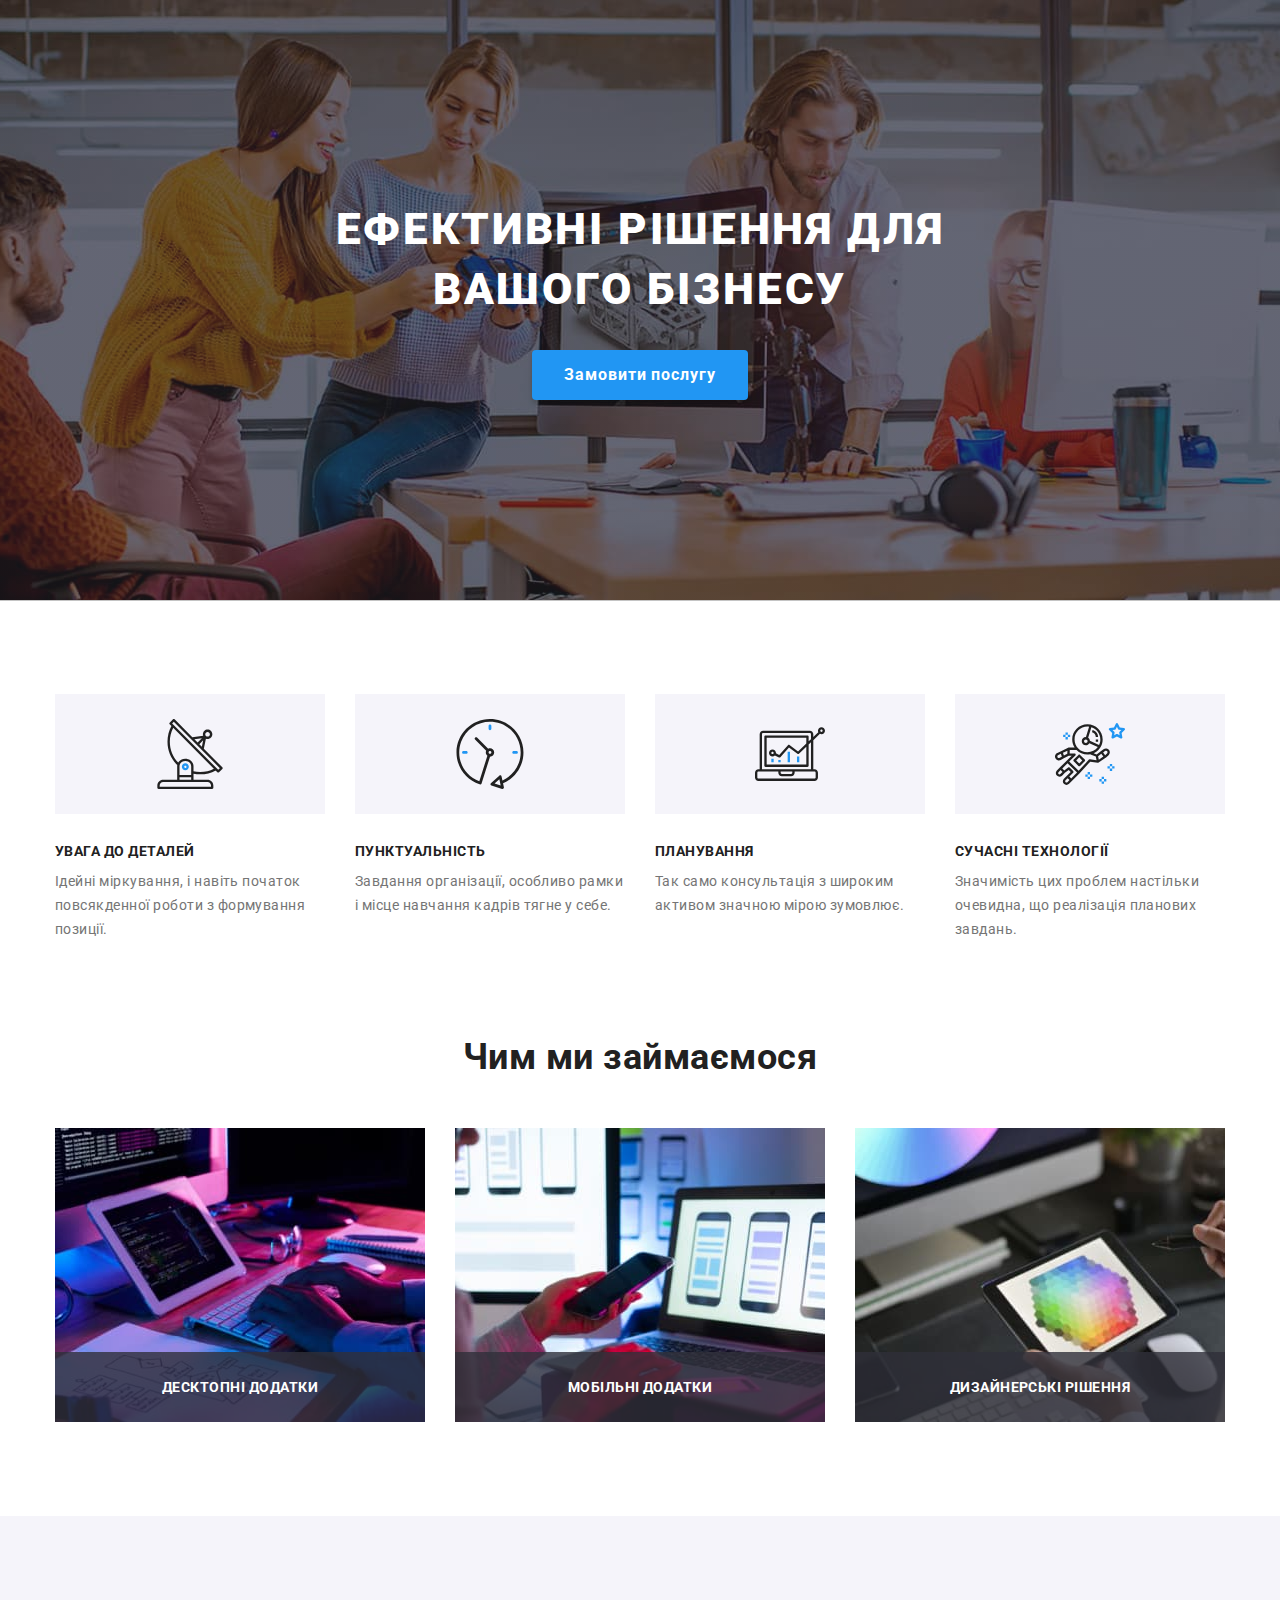
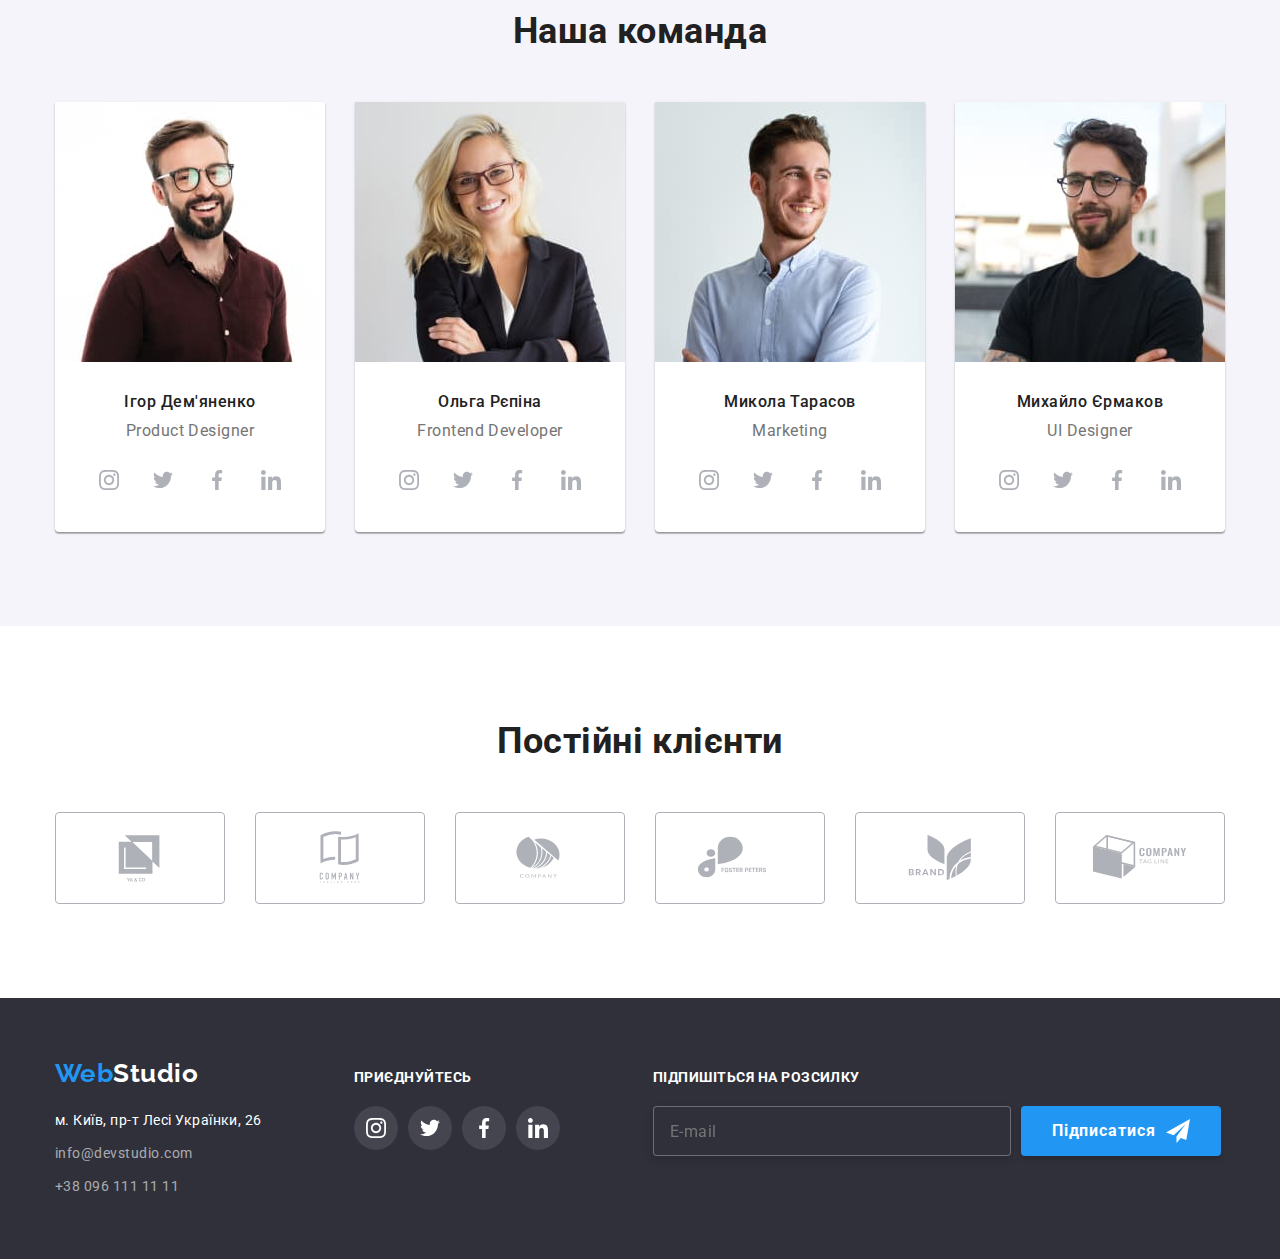
==== commit fdfe98e9: "Замінив картинки та доробив футер" ====
--- a/index.html
+++ b/index.html
@@ -59,12 +59,12 @@
     </header> -->
 
     <main>
-      <!-- <section class="hero hero__overlay">
+      <section class="hero hero__overlay">
         <h1 class="hero__title">Ефективні рішення для вашого бізнесу</h1>
         <button data-modal-open class="button__primaru" type="button">
           Замовити послугу
         </button>
-      </section> -->
+      </section>
 
       <section class="features section container">
         <h2 class="visually__hidden">Особливості</h2>
@@ -126,15 +126,24 @@
         <h2 class="section__title">Чим ми займаємося</h2>
         <ul class="work__list">
           <li class="work__item">
-            <img src="./images/work1.jpg" alt="computer" width="370" />
+            <picture>
+              <source srcset="./images/desc/work1@1x.jpg 1x, ./images/desc/work1@2x.jpg 2x" media="(min-width:1200px)">
+
+              <img src="./images/desc/work1@1x.jpg" alt="">
             <p class="work__text">Десктопні додатки</p>
           </li>
           <li class="work__item">
-            <img src="./images/work2.jpg" alt="smartphone" width="370" />
+            <picture>
+              <source srcset="./images/desc/work2@1x.jpg 1x, ./images/desc/work2@2x.jpg 2x" media="(min-width:1200px)">
+            
+              <img src="./images/desc/work2@1x.jpg" alt="">
             <p class="work__text">Мобільні додатки</p>
           </li>
           <li class="work__item">
-            <img src="./images/work3.jpg" alt="tablet" width="370" />
+            <picture>
+              <source srcset="./images/desc/work3@1x.jpg 1x, ./images/desc/work3@2x.jpg 2x" media="(min-width:1200px)">
+            
+              <img src="./images/desc/work3@1x.jpg" alt="">
             <p class="work__text">Дизайнерські рішення</p>
           </li>
         </ul>
@@ -146,224 +155,202 @@
           <ul class="team__list">
             <li class="team__item">
               <picture>
-                <source
-                srcset="./"
-                />
+                <source 
+                  srcset="./images/desc/team1@1x.jpg 1x, ./images/desc/team1@2x.jpg 2x" 
+                  media="(min-width:1200px)">
+
+                <source 
+                  srcset="./images/tabl/team1@1x.jpg 1x, ./images/tabl/team1@2x.jpg 2x" 
+                  media="(min-width:768px)">
+
+                <source 
+                  srcset="./images/mob/team1-1@.jpg 1x, ./images/mob/team1-2@.jpg 2x"   
+                  media="(max-width:767px)">
+                  
+                <img src="./images/desc/team1@1x.jpg" alt="Ігор Дем'яненко">
               </picture>
-              <h3 class="team__title">Ігор Дем'яненко</h3>
-              <p class="team__text">Product Designer</p>
-              <ul class="socials__list">
-                <li class="socials__item">
-                  <a
-                    href="https://www.instagram.com/"
-                    class="socials__link"
-                    target="_blank"
-                  >
-                    <svg class="socials__icon" width="20" height="20">
-                      <use href="./images/icons.svg#instagram"></use>
-                    </svg>
-                  </a>
-                </li>
-
-                <li class="socials__item">
-                  <a
-                    href="https://twitter.com/?lang=uk"
-                    class="socials__link"
-                    target="_blank"
-                  >
-                    <svg class="socials__icon" width="20" height="20">
-                      <use href="./images/icons.svg#twitter"></use>
-                    </svg>
-                  </a>
-                </li>
-
-                <li class="socials__item">
-                  <a
-                    href="https://www.facebook.com/"
-                    class="socials__link"
-                    target="_blank"
-                  >
-                    <svg class="socials__icon" width="20" height="20">
-                      <use href="./images/icons.svg#facebook"></use>
-                    </svg>
-                  </a>
-                </li>
-
-                <li class="socials__item">
-                  <a
-                    href="https://www.linkedin.com/"
-                    class="socials__link"
-                    target="_blank"
-                  >
-                    <svg class="socials__icon" width="20" height="20">
-                      <use href="./images/icons.svg#linkedin"></use>
-                    </svg>
-                  </a>
-                </li>
-              </ul>
+              <div class="team__col">
+                <h3 class="team__title">Ігор Дем'яненко</h3>
+                <p class="team__text">Product Designer</p>
+                <ul class="socials__list">
+                  <li class="socials__item">
+                    <a href="https://www.instagram.com/" class="socials__link" target="_blank">
+                      <svg class="socials__icon" width="20" height="20">
+                        <use href="./images/icons.svg#instagram"></use>
+                      </svg>
+                    </a>
+                  </li>
+                
+                  <li class="socials__item">
+                    <a href="https://twitter.com/?lang=uk" class="socials__link" target="_blank">
+                      <svg class="socials__icon" width="20" height="20">
+                        <use href="./images/icons.svg#twitter"></use>
+                      </svg>
+                    </a>
+                  </li>
+                
+                  <li class="socials__item">
+                    <a href="https://www.facebook.com/" class="socials__link" target="_blank">
+                      <svg class="socials__icon" width="20" height="20">
+                        <use href="./images/icons.svg#facebook"></use>
+                      </svg>
+                    </a>
+                  </li>
+                
+                  <li class="socials__item">
+                    <a href="https://www.linkedin.com/" class="socials__link" target="_blank">
+                      <svg class="socials__icon" width="20" height="20">
+                        <use href="./images/icons.svg#linkedin"></use>
+                      </svg>
+                    </a>
+                  </li>
+                </ul>
+              </div>
             </li>
 
             <li class="team__item">
-              <img src="./images/team2.jpg" alt="Ольга Рєпіна" width="270" />
-              <h3 class="team__title">Ольга Рєпіна</h3>
-              <p class="team__text">Frontend Developer</p>
-              <ul class="socials__list">
-                <li class="socials__item">
-                  <a
-                    href="https://www.instagram.com/"
-                    class="socials__link"
-                    target="_blank"
-                  >
-                    <svg class="socials__icon" width="20" height="20">
-                      <use href="./images/icons.svg#instagram"></use>
-                    </svg>
-                  </a>
-                </li>
-
-                <li class="socials__item">
-                  <a
-                    href="https://twitter.com/?lang=uk"
-                    class="socials__link"
-                    target="_blank"
-                  >
-                    <svg class="socials__icon" width="20" height="20">
-                      <use href="./images/icons.svg#twitter"></use>
-                    </svg>
-                  </a>
-                </li>
-                <li class="socials__item">
-                  <a
-                    href="https://www.facebook.com/"
-                    class="socials__link"
-                    target="_blank"
-                  >
-                    <svg class="socials__icon" width="20" height="20">
-                      <use href="./images/icons.svg#facebook"></use>
-                    </svg>
-                  </a>
-                </li>
-                <li class="socials__item">
-                  <a
-                    href="https://www.linkedin.com/"
-                    class="socials__link"
-                    target="_blank"
-                  >
-                    <svg class="socials__icon" width="20" height="20">
-                      <use href="./images/icons.svg#linkedin"></use>
-                    </svg>
-                  </a>
-                </li>
-              </ul>
+              <picture>
+                <source srcset="./images/desc/team2@1x.jpg 1x, ./images/desc/team2@2x.jpg 2x" media="(min-width:1200px)">
+              
+                <source srcset="./images/tabl/team2@1x.jpg 1x, ./images/tabl/team2@2x.jpg 2x" media="(min-width:768px)">
+              
+                <source srcset="./images/mob/team2-1@.jpg 1x, ./images/mob/team2-2@.jpg 2x" media="(max-width:767px)">
+              
+                <img src="./images/desc/team2@1x.jpg" alt="Ольга Рєпіна">
+              </picture>
+              <div class="team__col">
+                <h3 class="team__title">Ольга Рєпіна</h3>
+                <p class="team__text">Frontend Developer</p>
+                <ul class="socials__list">
+                  <li class="socials__item">
+                    <a href="https://www.instagram.com/" class="socials__link" target="_blank">
+                      <svg class="socials__icon" width="20" height="20">
+                        <use href="./images/icons.svg#instagram"></use>
+                      </svg>
+                    </a>
+                  </li>
+                
+                  <li class="socials__item">
+                    <a href="https://twitter.com/?lang=uk" class="socials__link" target="_blank">
+                      <svg class="socials__icon" width="20" height="20">
+                        <use href="./images/icons.svg#twitter"></use>
+                      </svg>
+                    </a>
+                  </li>
+                  <li class="socials__item">
+                    <a href="https://www.facebook.com/" class="socials__link" target="_blank">
+                      <svg class="socials__icon" width="20" height="20">
+                        <use href="./images/icons.svg#facebook"></use>
+                      </svg>
+                    </a>
+                  </li>
+                  <li class="socials__item">
+                    <a href="https://www.linkedin.com/" class="socials__link" target="_blank">
+                      <svg class="socials__icon" width="20" height="20">
+                        <use href="./images/icons.svg#linkedin"></use>
+                      </svg>
+                    </a>
+                  </li>
+                </ul>
+              </div>
             </li>
 
             <li class="team__item">
-              <img src="./images/team3.jpg" alt="Микола Тарасов" width="270" />
-              <h3 class="team__title">Микола Тарасов</h3>
-              <p class="team__text">Marketing</p>
-              <ul class="socials__list">
-                <li class="socials__item">
-                  <a
-                    href="https://www.instagram.com/"
-                    class="socials__link"
-                    target="_blank"
-                  >
-                    <svg class="socials__icon" width="20" height="20">
-                      <use href="./images/icons.svg#instagram"></use>
-                    </svg>
-                  </a>
-                </li>
-
-                <li class="socials__item">
-                  <a
-                    href="https://twitter.com/?lang=uk"
-                    class="socials__link"
-                    target="_blank"
-                  >
-                    <svg class="socials__icon" width="20" height="20">
-                      <use href="./images/icons.svg#twitter"></use>
-                    </svg>
-                  </a>
-                </li>
-
-                <li class="socials__item">
-                  <a
-                    href="https://www.facebook.com/"
-                    class="socials__link"
-                    target="_blank"
-                  >
-                    <svg class="socials__icon" width="20" height="20">
-                      <use href="./images/icons.svg#facebook"></use>
-                    </svg>
-                  </a>
-                </li>
-
-                <li class="socials__item">
-                  <a
-                    href="https://www.linkedin.com/"
-                    class="socials__link"
-                    target="_blank"
-                  >
-                    <svg class="socials__icon" width="20" height="20">
-                      <use href="./images/icons.svg#linkedin"></use>
-                    </svg>
-                  </a>
-                </li>
-              </ul>
+              <picture>
+                <source srcset="./images/desc/team3@1x.jpg 1x, ./images/desc/team3@2x.jpg 2x" media="(min-width:1200px)">
+              
+                <source srcset="./images/tabl/team3@1x.jpg 1x, ./images/tabl/team3@2x.jpg 2x" media="(min-width:768px)">
+              
+                <source srcset="./images/mob/team3-1@.jpg 1x, ./images/mob/team3-2@.jpg 2x" media="(max-width:767px)">
+              
+                <img src="./images/desc/team3@1x.jpg" alt="Микола Тарасов">
+              </picture>
+              <div class="team__col">
+                <h3 class="team__title">Микола Тарасов</h3>
+                <p class="team__text">Marketing</p>
+                <ul class="socials__list">
+                  <li class="socials__item">
+                    <a href="https://www.instagram.com/" class="socials__link" target="_blank">
+                      <svg class="socials__icon" width="20" height="20">
+                        <use href="./images/icons.svg#instagram"></use>
+                      </svg>
+                    </a>
+                  </li>
+                
+                  <li class="socials__item">
+                    <a href="https://twitter.com/?lang=uk" class="socials__link" target="_blank">
+                      <svg class="socials__icon" width="20" height="20">
+                        <use href="./images/icons.svg#twitter"></use>
+                      </svg>
+                    </a>
+                  </li>
+                
+                  <li class="socials__item">
+                    <a href="https://www.facebook.com/" class="socials__link" target="_blank">
+                      <svg class="socials__icon" width="20" height="20">
+                        <use href="./images/icons.svg#facebook"></use>
+                      </svg>
+                    </a>
+                  </li>
+                
+                  <li class="socials__item">
+                    <a href="https://www.linkedin.com/" class="socials__link" target="_blank">
+                      <svg class="socials__icon" width="20" height="20">
+                        <use href="./images/icons.svg#linkedin"></use>
+                      </svg>
+                    </a>
+                  </li>
+                </ul>
+              </div>
             </li>
 
             <li class="team__item">
-              <img src="./images/team4.jpg" alt="Михайло Єрмаков" width="270" />
-              <h3 class="team__title">Михайло Єрмаков</h3>
-              <p class="team__text">UI Designer</p>
-              <ul class="socials__list">
-                <li class="socials__item">
-                  <a
-                    href="https://www.instagram.com/"
-                    class="socials__link"
-                    target="_blank"
-                  >
-                    <svg class="socials__icon" width="20" height="20">
-                      <use href="./images/icons.svg#instagram"></use>
-                    </svg>
-                  </a>
-                </li>
-
-                <li class="socials__item">
-                  <a
-                    href="https://twitter.com/?lang=uk"
-                    class="socials__link"
-                    target="_blank"
-                  >
-                    <svg class="socials__icon" width="20" height="20">
-                      <use href="./images/icons.svg#twitter"></use>
-                    </svg>
-                  </a>
-                </li>
-
-                <li class="socials__item">
-                  <a
-                    href="https://www.facebook.com/"
-                    class="socials__link"
-                    target="_blank"
-                  >
-                    <svg class="socials__icon" width="20" height="20">
-                      <use href="./images/icons.svg#facebook"></use>
-                    </svg>
-                  </a>
-                </li>
-
-                <li class="socials__item">
-                  <a
-                    href="https://www.linkedin.com/"
-                    class="socials__link"
-                    target="_blank"
-                  >
-                    <svg class="socials__icon" width="20" height="20">
-                      <use href="./images/icons.svg#linkedin"></use>
-                    </svg>
-                  </a>
-                </li>
-              </ul>
+              <picture>
+                <source srcset="./images/desc/team4@1x.jpg 1x, ./images/desc/team4@2x.jpg 2x" media="(min-width:1200px)">
+              
+                <source srcset="./images/tabl/team4@1x.jpg 1x, ./images/tabl/team4@2x.jpg 2x" media="(min-width:768px)">
+              
+                <source srcset="./images/mob/team4-1@.jpg 1x, ./images/mob/team4-2@.jpg 2x" media="(max-width:767px)">
+              
+                <img src="./images/desc/team4@1x.jpg" alt="Михайло Єрмаков">
+              </picture>
+              <div class="team__col">
+                <h3 class="team__title">Михайло Єрмаков</h3>
+                <p class="team__text">UI Designer</p>
+                <ul class="socials__list">
+                  <li class="socials__item">
+                    <a href="https://www.instagram.com/" class="socials__link" target="_blank">
+                      <svg class="socials__icon" width="20" height="20">
+                        <use href="./images/icons.svg#instagram"></use>
+                      </svg>
+                    </a>
+                  </li>
+                
+                  <li class="socials__item">
+                    <a href="https://twitter.com/?lang=uk" class="socials__link" target="_blank">
+                      <svg class="socials__icon" width="20" height="20">
+                        <use href="./images/icons.svg#twitter"></use>
+                      </svg>
+                    </a>
+                  </li>
+                
+                  <li class="socials__item">
+                    <a href="https://www.facebook.com/" class="socials__link" target="_blank">
+                      <svg class="socials__icon" width="20" height="20">
+                        <use href="./images/icons.svg#facebook"></use>
+                      </svg>
+                    </a>
+                  </li>
+                
+                  <li class="socials__item">
+                    <a href="https://www.linkedin.com/" class="socials__link" target="_blank">
+                      <svg class="socials__icon" width="20" height="20">
+                        <use href="./images/icons.svg#linkedin"></use>
+                      </svg>
+                    </a>
+                  </li>
+                </ul>
+              </div>
             </li>
           </ul>
         </div>
@@ -425,86 +412,62 @@
 
     <footer class="footer">
       <div class="footer__wrap container">
-        <div class="footer__inner">
-          <a class="logo" href="./index.html"
-            >Web<samp class="logo logo__footer">Studio</samp></a
-          >
-
-          <address class="address">
-            <ul class="address__list">
-              <li class="address__item--maps">
-                <a
-                  class="address__link address__link--maps"
-                  href="https://www.google.com/maps/place/%D0%B1%D1%83%D0%BB%D1%8C%D0%B2%D0%B0%D1%80+%D0%9B%D0%B5%D1%81%D1%96+%D0%A3%D0%BA%D1%80%D0%B0%D1%97%D0%BD%D0%BA%D0%B8,+26,+%D0%9A%D0%B8%D1%97%D0%B2,+02000/@50.4266042,30.5366785,17.25z/data=!4m5!3m4!1s0x40d4cf0e033ecbe9:0x57a4dffefec77da0!8m2!3d50.4265807!4d30.5383858"
-                  target="_blank"
-                  rel="noopener noreferrer"
-                  >м. Київ, пр-т Лесі Українки, 26</a
-                >
+        <div class="footer__row">
+          <div class="footer__inner">
+            <a class="logo" href="./index.html">Web<samp class="logo logo__footer">Studio</samp></a>
+          
+            <address class="address">
+              <ul class="address__list">
+                <li class="address__item--maps">
+                  <a class="address__link address__link--maps"
+                    href="https://www.google.com/maps/place/%D0%B1%D1%83%D0%BB%D1%8C%D0%B2%D0%B0%D1%80+%D0%9B%D0%B5%D1%81%D1%96+%D0%A3%D0%BA%D1%80%D0%B0%D1%97%D0%BD%D0%BA%D0%B8,+26,+%D0%9A%D0%B8%D1%97%D0%B2,+02000/@50.4266042,30.5366785,17.25z/data=!4m5!3m4!1s0x40d4cf0e033ecbe9:0x57a4dffefec77da0!8m2!3d50.4265807!4d30.5383858"
+                    target="_blank" rel="noopener noreferrer">м. Київ, пр-т Лесі Українки, 26</a>
+                </li>
+                <li class="address__item">
+                  <a class="address__link" href="mailto:info@devstudio.com">info@devstudio.com</a>
+                </li>
+                <li class="address__item">
+                  <a class="address__link" href="tel:+380961111111">+38 096 111 11 11</a>
+                </li>
+              </ul>
+            </address>
+          </div>
+          <div class="join__inner">
+            <h3 class="footer__title">приєднуйтесь</h3>
+            <ul class="join__list">
+              <li class="socials__item">
+                <a href="https://www.instagram.com/" class="socials__link socials__link--changes" target="_blank">
+                  <svg class="socials__icon socials__icon--changes" width="20" height="20">
+                    <use href="./images/icons.svg#instagram"></use>
+                  </svg>
+                </a>
               </li>
-              <li class="address__item">
-                <a class="address__link" href="mailto:info@devstudio.com"
-                  >info@devstudio.com</a
-                >
+          
+              <li class="socials__item">
+                <a href="https://twitter.com/?lang=uk" class="socials__link socials__link--changes" target="_blank">
+                  <svg class="socials__icon socials__icon--changes" width="20" height="20">
+                    <use href="./images/icons.svg#twitter"></use>
+                  </svg>
+                </a>
               </li>
-              <li class="address__item">
-                <a class="address__link" href="tel:+380961111111"
-                  >+38 096 111 11 11</a
-                >
+          
+              <li class="socials__item">
+                <a href="https://www.facebook.com/" class="socials__link socials__link--changes" target="_blank">
+                  <svg class="socials__icon socials__icon--changes" width="20" height="20">
+                    <use href="./images/icons.svg#facebook"></use>
+                  </svg>
+                </a>
+              </li>
+          
+              <li class="socials__item">
+                <a href="https://www.linkedin.com/" class="socials__link socials__link--changes" target="_blank">
+                  <svg class="socials__icon socials__icon--changes" width="20" height="20">
+                    <use href="./images/icons.svg#linkedin"></use>
+                  </svg>
+                </a>
               </li>
             </ul>
-          </address>
-        </div>
-        <div class="join__inner">
-          <h3 class="footer__title">приєднуйтесь</h3>
-          <ul class="join__list">
-            <li class="socials__item">
-              <a
-                href="https://www.instagram.com/"
-                class="socials__link socials__link--changes"
-                target="_blank"
-              >
-                <svg class="socials__icon socials__icon--changes" width="20" height="20">
-                  <use href="./images/icons.svg#instagram"></use>
-                </svg>
-              </a>
-            </li>
-
-            <li class="socials__item">
-              <a
-                href="https://twitter.com/?lang=uk"
-                class="socials__link socials__link--changes"
-                target="_blank"
-              >
-                <svg class="socials__icon socials__icon--changes" width="20" height="20">
-                  <use href="./images/icons.svg#twitter"></use>
-                </svg>
-              </a>
-            </li>
-
-            <li class="socials__item">
-              <a
-                href="https://www.facebook.com/"
-                class="socials__link socials__link--changes"
-                target="_blank"
-              >
-                <svg class="socials__icon socials__icon--changes" width="20" height="20">
-                  <use href="./images/icons.svg#facebook"></use>
-                </svg>
-              </a>
-            </li>
-
-            <li class="socials__item">
-              <a
-                href="https://www.linkedin.com/"
-                class="socials__link socials__link--changes"
-                target="_blank"
-              >
-                <svg class="socials__icon socials__icon--changes" width="20" height="20">
-                  <use href="./images/icons.svg#linkedin"></use>
-                </svg>
-              </a>
-            </li>
-          </ul>
+          </div>
         </div>
 
         <div class="subscription__inner">
--- a/css/main.min.css
+++ b/css/main.min.css
@@ -1 +1 @@
-:root{--primary-text-color: #212121;--title-text-color: #757575;--accnent-color: #2196F3;--primary-white-color: #FFFFFF;--cubic-time: 250ms cubic-bezier(0.4, 0, 0.2, 1)}ul{list-style:none;padding:0;margin:0}a{text-decoration:none;color:inherit}h1,h2,h3,h4,h5,h6{margin:0}p{margin:0}address{font-style:normal}button{font-family:inherit;padding:0;margin:0}img{display:block;max-width:100%;height:auto}html{-webkit-box-sizing:border-box;box-sizing:border-box}*,*::before,*::after{-webkit-box-sizing:inherit;box-sizing:inherit}body{background-color:var(--primary-white-color);color:var(--title-text-color);font-family:"Roboto",sans-serif;letter-spacing:.03em}.container{width:100%;padding-left:15px;padding-right:15px;margin-left:auto;margin-right:auto}@media screen and (min-width: 480px){.container{width:480px}}@media screen and (min-width: 768px){.container{width:768px}}@media screen and (min-width: 1200px){.container{width:1200px}}.section{padding-top:60px;padding-bottom:60px}@media screen and (min-width: 1200px){.section{padding-top:94px;padding-bottom:94px}}.section__padding{padding-top:0;padding-bottom:94px}.section__title{margin-top:0;margin-bottom:30px;color:var(--primary-text-color);font-weight:700;font-size:28px;line-height:1.17;text-align:center}@media screen and (min-width: 1200px){.section__title{font-size:36px;margin-bottom:50px}}.footer__title{margin-bottom:20px;font-weight:700;font-size:14px;line-height:1.14;text-transform:uppercase;color:var(--primary-white-color)}.visually__hidden{position:absolute;white-space:nowrap;width:1px;height:1px;overflow:hidden;border:0;padding:0;clip:rect(0 0 0 0);-webkit-clip-path:inset(50%);clip-path:inset(50%);margin:-1px}.header{border:1px solid #ececec}.header__wrap{display:-webkit-box;display:-ms-flexbox;display:flex;-webkit-box-align:center;-ms-flex-align:center;align-items:center;padding-left:10px}.header__navigation{display:-webkit-box;display:-ms-flexbox;display:flex;-webkit-box-pack:center;-ms-flex-pack:center;justify-content:center;-webkit-box-align:center;-ms-flex-align:center;align-items:center}.site-nav{display:-webkit-box;display:-ms-flexbox;display:flex}.site-nav__item{position:relative}.site-nav__item:not(:last-child){margin-right:50px}.site-nav__link{display:block;padding-top:32px;padding-bottom:32px;color:var(--primary-text-color);font-weight:500;font-size:14px;line-height:1.14;letter-spacing:.02em;text-decoration:none;-webkit-transition:color var(--cubic-time);-o-transition:color var(--cubic-time);transition:color var(--cubic-time)}.site-nav__link:hover,.site-nav__link:focus{color:var(--accnent-color)}.site-nav__link::after{content:"";position:absolute;left:0;bottom:-1px;width:100%;height:4px;border-radius:2px;background-color:var(--accnent-color);opacity:0;-webkit-transition:opacity var(--cubic-time);-o-transition:opacity var(--cubic-time);transition:opacity var(--cubic-time)}.site-nav__link:hover::after,.site-nav__link:focus::after{opacity:1}.current::before{content:"";position:absolute;left:0;bottom:-1px;width:100%;height:4px;border-radius:2px;background-color:var(--accnent-color)}.site-nav__link.current{color:var(--accnent-color)}.aside{display:-webkit-box;display:-ms-flexbox;display:flex;margin-left:auto}.aside__item:not(:last-child){margin-right:30px}.aside__icon{fill:currentColor;margin-right:10px}.aside__link{color:var(--title-text-color);font-weight:500;font-size:14px;line-height:1.14;letter-spacing:.02em;padding:32px 0;display:-webkit-box;display:-ms-flexbox;display:flex;-webkit-box-pack:center;-ms-flex-pack:center;justify-content:center;-webkit-box-align:center;-ms-flex-align:center;align-items:center;-webkit-transition:color var(--cubic-time);-o-transition:color var(--cubic-time);transition:color var(--cubic-time)}.aside__link:hover,.aside__link:focus{color:var(--accnent-color)}.logo{color:#2196f3;font-family:"Raleway",cursive;font-weight:700;font-size:26px;line-height:1.2;text-decoration:none}.logo__link{color:#000;margin-right:93px}.logo__footer{color:#fff}.button__primaru{display:inline-block;border:1px solid rgba(0,0,0,0);padding-top:9px;padding-bottom:9px;min-width:216px;color:var(--primary-white-color);background:#2196f3;-webkit-box-shadow:0px 4px 4px rgba(0,0,0,.15);box-shadow:0px 4px 4px rgba(0,0,0,.15);font-weight:700;font-size:16px;line-height:1.875;letter-spacing:.06em;border-radius:4px;text-align:center;cursor:pointer;-webkit-transition:background var(--cubic-time),-webkit-box-shadow var(--cubic-time);transition:background var(--cubic-time),-webkit-box-shadow var(--cubic-time);-o-transition:background var(--cubic-time),box-shadow var(--cubic-time);transition:background var(--cubic-time),box-shadow var(--cubic-time);transition:background var(--cubic-time),box-shadow var(--cubic-time),-webkit-box-shadow var(--cubic-time)}.button__primaru--submit{display:block;margin:0 auto;margin-top:30px;min-width:200px}.button__primaru--subscription{display:-webkit-box;display:-ms-flexbox;display:flex;-webkit-box-pack:center;-ms-flex-pack:center;justify-content:center;-webkit-box-align:center;-ms-flex-align:center;align-items:center;margin:0 auto;margin-left:12px;min-width:200px}.button__icon{margin-left:10px}.button__primaru:hover,.button__primaru:focus{background:#188ce8;-webkit-box-shadow:0px 4px 4px rgba(0,0,0,.15);box-shadow:0px 4px 4px rgba(0,0,0,.15)}.button{font-family:"Roboto",sans-serif;display:inline-block;padding-top:5px;padding-bottom:5px;padding-left:23px;padding-right:23px;color:var(--primary-text-color);background-color:#f5f4fa;font-weight:500;font-size:16px;line-height:1.625;border-radius:4px;border:1px solid rgba(0,0,0,0);text-decoration:none;cursor:pointer;-webkit-transition:color var(--cubic-time),background-color var(--cubic-time),-webkit-box-shadow var(--cubic-time);transition:color var(--cubic-time),background-color var(--cubic-time),-webkit-box-shadow var(--cubic-time);-o-transition:color var(--cubic-time),background-color var(--cubic-time),box-shadow var(--cubic-time);transition:color var(--cubic-time),background-color var(--cubic-time),box-shadow var(--cubic-time);transition:color var(--cubic-time),background-color var(--cubic-time),box-shadow var(--cubic-time),-webkit-box-shadow var(--cubic-time)}.button:hover,.button:focus{color:var(--primary-white-color);background-color:var(--accnent-color);-webkit-box-shadow:0px 3px 1px rgba(0,0,0,.1),0px 1px 2px rgba(0,0,0,.08),0px 2px 2px rgba(0,0,0,.12);box-shadow:0px 3px 1px rgba(0,0,0,.1),0px 1px 2px rgba(0,0,0,.08),0px 2px 2px rgba(0,0,0,.12)}.socials__list{display:-webkit-box;display:-ms-flexbox;display:flex;-webkit-box-pack:center;-ms-flex-pack:center;justify-content:center;-webkit-box-align:center;-ms-flex-align:center;align-items:center;margin-bottom:30px}.socials__item:not(:last-child){margin-right:10px}.socials__link{width:44px;height:44px;border:none;display:-webkit-box;display:-ms-flexbox;display:flex;-webkit-box-align:center;-ms-flex-align:center;align-items:center;-webkit-box-pack:center;-ms-flex-pack:center;justify-content:center;border-radius:50%;color:#afb1b8;-webkit-transition:color var(--cubic-time),background-color var(--cubic-time);-o-transition:color var(--cubic-time),background-color var(--cubic-time);transition:color var(--cubic-time),background-color var(--cubic-time)}.socials__link:hover,.socials__link:focus{color:var(--primary-white-color);background-color:var(--accnent-color)}.socials__link--changes{background-color:rgba(255,255,255,.1)}.socials__icon{fill:currentColor}.socials__icon--changes{fill:#fff}.hero__title{color:var(--primary-white-color);font-weight:900;font-size:44px;line-height:1.36;letter-spacing:.06em;text-transform:uppercase;max-width:696px;margin:0 auto;margin-bottom:30px;text-align:center}.hero{display:block;background:#2f303a;text-align:center;padding-top:200px;padding-bottom:200px}.hero__overlay{max-width:1600px;height:600px;margin-left:auto;margin-right:auto;outline:1px solid #c4c4c4;background-image:-webkit-gradient(linear, left top, right top, from(rgba(47, 48, 58, 0.4)), to(rgba(47, 48, 58, 0.4))),url(../images/hero.jpg);background-image:-o-linear-gradient(left, rgba(47, 48, 58, 0.4), rgba(47, 48, 58, 0.4)),url(../images/hero.jpg);background-image:linear-gradient(to right, rgba(47, 48, 58, 0.4), rgba(47, 48, 58, 0.4)),url(../images/hero.jpg);background-repeat:no-repeat;background-position:center;background-size:cover}.features__list{-ms-flex-wrap:wrap;flex-wrap:wrap}@media screen and (min-width: 768px){.features__list{display:-webkit-box;display:-ms-flexbox;display:flex;margin:-15px}}@media screen and (max-width: 767px){.features__item:not(:last-child){margin-bottom:30px}}@media screen and (min-width: 768px){.features__item{margin:15px;width:calc((100% - 60px)/2)}}@media screen and (min-width: 1200px){.features__item{margin:15px;width:calc((100% - 120px)/4)}}.features__inner{display:-webkit-box;display:-ms-flexbox;display:flex;-webkit-box-align:center;-ms-flex-align:center;align-items:center;border:none;height:120px;background-color:#f5f4fa}.features__icon{margin:0 auto;fill:currentColor}.features__title{margin-top:30px;margin-bottom:10px;color:var(--primary-text-color);font-weight:700;font-size:14px;line-height:1.14}.features__text{margin:0;font-weight:400;font-size:14px;line-height:1.71}@media screen and (max-width: 1199px){.work{display:none}}.work__list{display:-webkit-box;display:-ms-flexbox;display:flex}.work__item{position:relative;width:calc((100% - 60px)/3);margin-right:30px}.work__item:nth-child(3n){margin-right:0}.work__text{position:absolute;width:100%;bottom:0;font-weight:700;font-size:14px;line-height:1.143;text-align:center;text-transform:uppercase;color:var(--primary-white-color);padding:27px 0;background:rgba(47,48,58,.8)}.team{background:#f5f4fa}.team__list{-ms-flex-wrap:wrap;flex-wrap:wrap}@media screen and (min-width: 768px){.team__list{display:-webkit-box;display:-ms-flexbox;display:flex;margin:-15px}}.team__item{background:#fff;-webkit-box-shadow:0px 1px 3px rgba(0,0,0,.12),0px 1px 1px rgba(0,0,0,.14),0px 2px 1px rgba(0,0,0,.2);box-shadow:0px 1px 3px rgba(0,0,0,.12),0px 1px 1px rgba(0,0,0,.14),0px 2px 1px rgba(0,0,0,.2);border-radius:0px 0px 4px 4px}@media screen and (max-width: 767px){.team__item:not(:last-child){margin-bottom:30px}}@media screen and (min-width: 768px){.team__item{margin:15px;width:calc((100% - 60px)/2)}}@media screen and (min-width: 1200px){.team__item{margin:15px;width:calc((100% - 120px)/4)}}.team__title{margin-top:30px;margin-bottom:0;font-weight:500;font-size:16px;line-height:1.19;color:var(--primary-text-color);text-align:center}.team__text{margin-top:10px;margin-bottom:18px;font-weight:400;font-size:16px;line-height:1.19;text-align:center}.firm__list{display:-webkit-box;display:-ms-flexbox;display:flex;-ms-flex-wrap:wrap;flex-wrap:wrap;margin:-15px}.firm__item{display:-webkit-box;display:-ms-flexbox;display:flex;height:92px;margin:15px;width:calc((100% - 60px)/2)}@media screen and (min-width: 768px){.firm__item{width:calc((100% - 90px)/3)}}@media screen and (min-width: 1200px){.firm__item{width:calc((100% - 180px)/6)}}.firm__link{width:100%;display:-webkit-box;display:-ms-flexbox;display:flex;-webkit-box-align:center;-ms-flex-align:center;align-items:center;-webkit-box-pack:center;-ms-flex-pack:center;justify-content:center;border:1px solid #afb1b8;border-radius:4px;color:#afb1b8;-webkit-transition:border var(--cubic-time),color var(--cubic-time);-o-transition:border var(--cubic-time),color var(--cubic-time);transition:border var(--cubic-time),color var(--cubic-time)}.firm__link:hover,.firm__link:focus{border:1px solid var(--accnent-color);color:var(--accnent-color)}.firm__icon{fill:currentColor}.footer{background:#2f303a;padding-top:60px;padding-bottom:60px}.footer__wrap{-webkit-box-align:baseline;-ms-flex-align:baseline;align-items:baseline}.footer__inner{-webkit-box-orient:vertical;-webkit-box-direction:normal;-ms-flex-direction:column;flex-direction:column}.address{display:-webkit-box;display:-ms-flexbox;display:flex;-webkit-box-orient:vertical;-webkit-box-direction:normal;-ms-flex-direction:column;flex-direction:column}.address__link{font-style:normal;font-weight:400;font-size:14px;line-height:1.71;color:rgba(255,255,255,.6);text-decoration:none;-webkit-transition:color var(--cubic-time);-o-transition:color var(--cubic-time);transition:color var(--cubic-time)}.address__link--maps{color:var(--primary-white-color)}.address__item--maps{margin-top:20px}.address__item{margin-top:9px}.address__link:hover,.address__link:focus{color:var(--accnent-color)}.join__inner{display:-webkit-box;display:-ms-flexbox;display:flex;-webkit-box-orient:vertical;-webkit-box-direction:normal;-ms-flex-direction:column;flex-direction:column}.join__list{display:-webkit-box;display:-ms-flexbox;display:flex}.subscription__input{display:block;padding:15px 16px;max-width:480px;height:50px;border:1px solid rgba(255,255,255,.3);-webkit-filter:drop-shadow(0px 4px 4px rgba(0, 0, 0, 0.15));filter:drop-shadow(0px 4px 4px rgba(0, 0, 0, 0.15));border-radius:4px;outline:navy;-webkit-transition:border-color var(--cubic-time);-o-transition:border-color var(--cubic-time);transition:border-color var(--cubic-time);font-size:16px;line-height:1.25;letter-spacing:.03em;color:var(--primary-white-color);background:#2f303a}.subscription__input:focus{border-color:var(--accnent-color)}.filter__list{display:-webkit-box;display:-ms-flexbox;display:flex;-webkit-box-pack:center;-ms-flex-pack:center;justify-content:center;margin-bottom:30px;-ms-flex-wrap:wrap;flex-wrap:wrap}@media screen and (min-width: 1200px){.filter__list{margin-bottom:50px}}.filter__item:not(:last-child){margin-right:8px;margin-bottom:15px}.filter__item:not(:last-child):nth-child(4n){margin-bottom:0}.portfolios__list{-ms-flex-wrap:wrap;flex-wrap:wrap}@media screen and (min-width: 768px){.portfolios__list{display:-webkit-box;display:-ms-flexbox;display:flex;margin:-15px}}@media screen and (max-width: 767px){.portfolios__item:not(:last-child){margin-bottom:30px}}@media screen and (min-width: 768px){.portfolios__item{margin:15px;width:calc((100% - 60px)/2)}}@media screen and (min-width: 1200px){.portfolios__item{margin:15px;width:calc((100% - 90px)/3)}}.portfolios__link{display:block;-webkit-transition:-webkit-box-shadow var(--cubic-time);transition:-webkit-box-shadow var(--cubic-time);-o-transition:box-shadow var(--cubic-time);transition:box-shadow var(--cubic-time);transition:box-shadow var(--cubic-time), -webkit-box-shadow var(--cubic-time)}.portfolios__link:hover,.portfolios__link:focus{-webkit-box-shadow:0px 1px 1px rgba(0,0,0,.12),0px 4px 4px rgba(0,0,0,.06),1px 4px 6px rgba(0,0,0,.16);box-shadow:0px 1px 1px rgba(0,0,0,.12),0px 4px 4px rgba(0,0,0,.06),1px 4px 6px rgba(0,0,0,.16)}.activ__inner{position:relative;overflow:hidden}.activ__text{position:absolute;height:100%;top:0;left:0;padding:63px 24px;font-weight:400;font-size:18px;line-height:1.55;color:var(--primary-white-color);display:-webkit-box;display:-ms-flexbox;display:flex;background:rgba(33,150,243,.9);-webkit-transform:translateY(100%);-ms-transform:translateY(100%);transform:translateY(100%);-webkit-transition:-webkit-transform var(--cubic-time);transition:-webkit-transform var(--cubic-time);-o-transition:transform var(--cubic-time);transition:transform var(--cubic-time);transition:transform var(--cubic-time), -webkit-transform var(--cubic-time)}.portfolios__link:hover .activ__text,.portfolios__link:focus .activ__text{-webkit-transform:translateY(0);-ms-transform:translateY(0);transform:translateY(0)}.portfolios__inner{padding-top:20px;border:1px solid #eee;border-top:0}.portfolios__title{margin-bottom:4px;margin-left:24px;color:var(--primary-text-color);font-weight:700;font-size:18px;line-height:2;letter-spacing:.06em}.portfolios__text{margin-bottom:20px;margin-left:24px;font-weight:400;font-size:16px;line-height:1.875}.backdrop{position:fixed;top:0;left:0;right:0;bottom:0;overflow-y:auto;overflow-x:hidden;width:100%;height:100%;z-index:10;background-color:rgba(0,0,0,.2);-webkit-transition:visibility var(--cubic-time),opacity var(--cubic-time);-o-transition:visibility var(--cubic-time),opacity var(--cubic-time);transition:visibility var(--cubic-time),opacity var(--cubic-time)}.backdrop.is-hidden{visibility:hidden;opacity:0;pointer-events:none}.backdrop.is-hidden .modal__wrap{-webkit-transform:scale(1.3);-ms-transform:scale(1.3);transform:scale(1.3)}.modal{min-height:100vh;display:-webkit-box;display:-ms-flexbox;display:flex;-webkit-box-pack:center;-ms-flex-pack:center;justify-content:center;-webkit-box-align:center;-ms-flex-align:center;align-items:center;position:-webkit-sticky;position:sticky;width:100%}.modal__wrap{position:relative;width:528px;background-color:#fff;-webkit-box-shadow:0px 1px 3px rgba(0,0,0,.12),0px 1px 1px rgba(0,0,0,.14),0px 2px 1px rgba(0,0,0,.2);box-shadow:0px 1px 3px rgba(0,0,0,.12),0px 1px 1px rgba(0,0,0,.14),0px 2px 1px rgba(0,0,0,.2);border-radius:4px;-webkit-transform:scale(1);-ms-transform:scale(1);transform:scale(1);-webkit-transition:-webkit-transform var(--cubic-time);transition:-webkit-transform var(--cubic-time);-o-transition:transform var(--cubic-time);transition:transform var(--cubic-time);transition:transform var(--cubic-time), -webkit-transform var(--cubic-time)}.button__close{position:absolute;top:8px;right:8px;padding:0;display:-webkit-box;display:-ms-flexbox;display:flex;-webkit-box-pack:center;-ms-flex-pack:center;justify-content:center;-webkit-box-align:center;-ms-flex-align:center;align-items:center;width:30px;height:30px;border-radius:50%;border:1px solid rgba(0,0,0,.1);background-color:#fff;cursor:pointer}.modal__icon{fill:currentColor;-webkit-transition:color var(--cubic-time);-o-transition:color var(--cubic-time);transition:color var(--cubic-time)}.button__close:hover,.button__close:focus{color:var(--accnent-color)}.form{width:100%;padding:40px}.form__field{position:relative;display:-webkit-box;display:-ms-flexbox;display:flex;-webkit-box-orient:vertical;-webkit-box-direction:normal;-ms-flex-direction:column;flex-direction:column;margin-bottom:10px}.form__text{display:-webkit-box;display:-ms-flexbox;display:flex;-webkit-box-pack:center;-ms-flex-pack:center;justify-content:center;font-weight:700;font-size:20px;line-height:23px;margin-bottom:12px;color:var(--primary-text-color)}.form__label{margin-bottom:4px;font-size:12px;line-height:1.17;letter-spacing:.01em;color:#757575}.form__input{display:block;padding:12px;padding-left:42px;width:100%;height:40px;border:1px solid rgba(33,33,33,.2);border-radius:4px;outline:navy;-webkit-transition:border-color var(--cubic-time);-o-transition:border-color var(--cubic-time);transition:border-color var(--cubic-time);font-size:12px;line-height:1.17;letter-spacing:.01em;color:var(--primary-text-color)}.form__input:focus{border-color:var(--accnent-color)}.form__icon{position:absolute;top:50%;left:12px;-webkit-transition:fill var(--cubic-time);-o-transition:fill var(--cubic-time);transition:fill var(--cubic-time)}.form__input:focus+.form__icon{fill:var(--accnent-color)}.form__textarea{height:120px;resize:none;outline:navy;padding:12px 16px;border:1px solid rgba(33,33,33,.2);border-radius:4px;font-size:12px;line-height:1.17;letter-spacing:.01em;color:var(--primary-text-color);-webkit-transition:border-color var(--cubic-time);-o-transition:border-color var(--cubic-time);transition:border-color var(--cubic-time)}.form__textarea:focus{border-color:var(--accnent-color)}.form__textarea::-webkit-input-placeholder{font-size:12px;line-height:1.17;letter-spacing:.01em;color:rgba(117,117,117,.5)}.form__textarea::-moz-placeholder{font-size:12px;line-height:1.17;letter-spacing:.01em;color:rgba(117,117,117,.5)}.form__textarea:-ms-input-placeholder{font-size:12px;line-height:1.17;letter-spacing:.01em;color:rgba(117,117,117,.5)}.form__textarea::-ms-input-placeholder{font-size:12px;line-height:1.17;letter-spacing:.01em;color:rgba(117,117,117,.5)}.form__textarea::placeholder{font-size:12px;line-height:1.17;letter-spacing:.01em;color:rgba(117,117,117,.5)}.check__label{position:relative;margin-top:20px;display:-webkit-box;display:-ms-flexbox;display:flex;-webkit-box-pack:center;-ms-flex-pack:center;justify-content:center;-webkit-box-align:center;-ms-flex-align:center;align-items:center;font-family:"Roboto";font-size:14px;line-height:2;letter-spacing:.03em;color:#757575}.check__input{position:absolute;white-space:nowrap;width:1px;height:1px;overflow:hidden;border:0;padding:0;clip:rect(0 0 0 0);-webkit-clip-path:inset(50%);clip-path:inset(50%);margin:-1px}.check__link{margin-left:5px;text-decoration:underline;color:var(--accnent-color)}.check__icon{display:-webkit-box;display:-ms-flexbox;display:flex;width:16px;height:15px;margin-right:7px;border-radius:2px;border:2px solid #212121;-webkit-transition:background-color var(--cubic-time),border-color var(--cubic-time);-o-transition:background-color var(--cubic-time),border-color var(--cubic-time);transition:background-color var(--cubic-time),border-color var(--cubic-time)}.check__input:checked+.check__icon{border-color:var(--accnent-color);background-color:var(--accnent-color);background-image:url(../images/check.svg);background-size:contain;background-origin:border-box}/*# sourceMappingURL=main.min.css.map */+:root{--primary-text-color: #212121;--title-text-color: #757575;--accnent-color: #2196F3;--primary-white-color: #FFFFFF;--cubic-time: 250ms cubic-bezier(0.4, 0, 0.2, 1)}ul{list-style:none;padding:0;margin:0}a{text-decoration:none;color:inherit}h1,h2,h3,h4,h5,h6{margin:0}p{margin:0}address{font-style:normal}button{font-family:inherit;padding:0;margin:0}img{display:block;max-width:100%;height:auto}html{-webkit-box-sizing:border-box;box-sizing:border-box}*,*::before,*::after{-webkit-box-sizing:inherit;box-sizing:inherit}body{background-color:var(--primary-white-color);color:var(--title-text-color);font-family:"Roboto",sans-serif;letter-spacing:.03em}.container{width:100%;padding-left:15px;padding-right:15px;margin-left:auto;margin-right:auto}@media screen and (min-width: 480px){.container{width:480px}}@media screen and (min-width: 768px){.container{width:768px}}@media screen and (min-width: 1200px){.container{width:1200px}}.section{padding-top:60px;padding-bottom:60px}@media screen and (min-width: 1200px){.section{padding-top:94px;padding-bottom:94px}}.section__padding{padding-top:0;padding-bottom:94px}.section__title{margin-top:0;margin-bottom:30px;color:var(--primary-text-color);font-weight:700;font-size:28px;line-height:1.17;text-align:center}@media screen and (min-width: 1200px){.section__title{font-size:36px;margin-bottom:50px}}.footer__title{text-align:center;margin-bottom:20px;font-weight:700;font-size:14px;line-height:1.14;text-transform:uppercase;color:var(--primary-white-color)}.visually__hidden{position:absolute;white-space:nowrap;width:1px;height:1px;overflow:hidden;border:0;padding:0;clip:rect(0 0 0 0);-webkit-clip-path:inset(50%);clip-path:inset(50%);margin:-1px}.header{border:1px solid #ececec}.header__wrap{display:-webkit-box;display:-ms-flexbox;display:flex;-webkit-box-align:center;-ms-flex-align:center;align-items:center;padding-left:10px}.header__navigation{display:-webkit-box;display:-ms-flexbox;display:flex;-webkit-box-pack:center;-ms-flex-pack:center;justify-content:center;-webkit-box-align:center;-ms-flex-align:center;align-items:center}.site-nav{display:-webkit-box;display:-ms-flexbox;display:flex}.site-nav__item{position:relative}.site-nav__item:not(:last-child){margin-right:50px}.site-nav__link{display:block;padding-top:32px;padding-bottom:32px;color:var(--primary-text-color);font-weight:500;font-size:14px;line-height:1.14;letter-spacing:.02em;text-decoration:none;-webkit-transition:color var(--cubic-time);-o-transition:color var(--cubic-time);transition:color var(--cubic-time)}.site-nav__link:hover,.site-nav__link:focus{color:var(--accnent-color)}.site-nav__link::after{content:"";position:absolute;left:0;bottom:-1px;width:100%;height:4px;border-radius:2px;background-color:var(--accnent-color);opacity:0;-webkit-transition:opacity var(--cubic-time);-o-transition:opacity var(--cubic-time);transition:opacity var(--cubic-time)}.site-nav__link:hover::after,.site-nav__link:focus::after{opacity:1}.current::before{content:"";position:absolute;left:0;bottom:-1px;width:100%;height:4px;border-radius:2px;background-color:var(--accnent-color)}.site-nav__link.current{color:var(--accnent-color)}.aside{display:-webkit-box;display:-ms-flexbox;display:flex;margin-left:auto}.aside__item:not(:last-child){margin-right:30px}.aside__icon{fill:currentColor;margin-right:10px}.aside__link{color:var(--title-text-color);font-weight:500;font-size:14px;line-height:1.14;letter-spacing:.02em;padding:32px 0;display:-webkit-box;display:-ms-flexbox;display:flex;-webkit-box-pack:center;-ms-flex-pack:center;justify-content:center;-webkit-box-align:center;-ms-flex-align:center;align-items:center;-webkit-transition:color var(--cubic-time);-o-transition:color var(--cubic-time);transition:color var(--cubic-time)}.aside__link:hover,.aside__link:focus{color:var(--accnent-color)}.logo{color:#2196f3;font-family:"Raleway",cursive;font-weight:700;font-size:26px;line-height:1.2;text-decoration:none}.logo__link{color:#000;margin-right:93px}.logo__footer{color:#fff}.button__primaru{display:inline-block;border:1px solid rgba(0,0,0,0);padding-top:9px;padding-bottom:9px;min-width:216px;color:var(--primary-white-color);background:#2196f3;-webkit-box-shadow:0px 4px 4px rgba(0,0,0,.15);box-shadow:0px 4px 4px rgba(0,0,0,.15);font-weight:700;font-size:16px;line-height:1.875;letter-spacing:.06em;border-radius:4px;text-align:center;cursor:pointer;-webkit-transition:background var(--cubic-time),-webkit-box-shadow var(--cubic-time);transition:background var(--cubic-time),-webkit-box-shadow var(--cubic-time);-o-transition:background var(--cubic-time),box-shadow var(--cubic-time);transition:background var(--cubic-time),box-shadow var(--cubic-time);transition:background var(--cubic-time),box-shadow var(--cubic-time),-webkit-box-shadow var(--cubic-time)}.button__primaru--submit{display:block;margin:0 auto;margin-top:30px;min-width:200px}.button__primaru--subscription{display:-webkit-box;display:-ms-flexbox;display:flex;-webkit-box-pack:center;-ms-flex-pack:center;justify-content:center;-webkit-box-align:center;-ms-flex-align:center;align-items:center;margin:0 auto;min-width:200px}.button__icon{margin-left:10px}.button__primaru:hover,.button__primaru:focus{background:#188ce8;-webkit-box-shadow:0px 4px 4px rgba(0,0,0,.15);box-shadow:0px 4px 4px rgba(0,0,0,.15)}.button{font-family:"Roboto",sans-serif;display:inline-block;padding-top:5px;padding-bottom:5px;padding-left:23px;padding-right:23px;color:var(--primary-text-color);background-color:#f5f4fa;font-weight:500;font-size:16px;line-height:1.625;border-radius:4px;border:1px solid rgba(0,0,0,0);text-decoration:none;cursor:pointer;-webkit-transition:color var(--cubic-time),background-color var(--cubic-time),-webkit-box-shadow var(--cubic-time);transition:color var(--cubic-time),background-color var(--cubic-time),-webkit-box-shadow var(--cubic-time);-o-transition:color var(--cubic-time),background-color var(--cubic-time),box-shadow var(--cubic-time);transition:color var(--cubic-time),background-color var(--cubic-time),box-shadow var(--cubic-time);transition:color var(--cubic-time),background-color var(--cubic-time),box-shadow var(--cubic-time),-webkit-box-shadow var(--cubic-time)}.button:hover,.button:focus{color:var(--primary-white-color);background-color:var(--accnent-color);-webkit-box-shadow:0px 3px 1px rgba(0,0,0,.1),0px 1px 2px rgba(0,0,0,.08),0px 2px 2px rgba(0,0,0,.12);box-shadow:0px 3px 1px rgba(0,0,0,.1),0px 1px 2px rgba(0,0,0,.08),0px 2px 2px rgba(0,0,0,.12)}.socials__list{display:-webkit-box;display:-ms-flexbox;display:flex;-webkit-box-pack:center;-ms-flex-pack:center;justify-content:center;-webkit-box-align:center;-ms-flex-align:center;align-items:center}.socials__item:not(:last-child){margin-right:10px}.socials__link{width:44px;height:44px;border:none;display:-webkit-box;display:-ms-flexbox;display:flex;-webkit-box-align:center;-ms-flex-align:center;align-items:center;-webkit-box-pack:center;-ms-flex-pack:center;justify-content:center;border-radius:50%;color:#afb1b8;-webkit-transition:color var(--cubic-time),background-color var(--cubic-time);-o-transition:color var(--cubic-time),background-color var(--cubic-time);transition:color var(--cubic-time),background-color var(--cubic-time)}.socials__link:hover,.socials__link:focus{color:var(--primary-white-color);background-color:var(--accnent-color)}.socials__link--changes{background-color:rgba(255,255,255,.1)}.socials__icon{fill:currentColor}.socials__icon--changes{fill:#fff}.hero__title{color:var(--primary-white-color);font-weight:900;font-size:44px;line-height:1.36;letter-spacing:.06em;text-transform:uppercase;max-width:696px;margin:0 auto;margin-bottom:30px;text-align:center}.hero{display:block;background:#2f303a;text-align:center;padding-top:200px;padding-bottom:200px}.hero__overlay{max-width:1600px;height:600px;margin-left:auto;margin-right:auto;outline:1px solid #c4c4c4;background-image:-webkit-gradient(linear, left top, right top, from(rgba(47, 48, 58, 0.4)), to(rgba(47, 48, 58, 0.4))),url(../images/hero.jpg);background-image:-o-linear-gradient(left, rgba(47, 48, 58, 0.4), rgba(47, 48, 58, 0.4)),url(../images/hero.jpg);background-image:linear-gradient(to right, rgba(47, 48, 58, 0.4), rgba(47, 48, 58, 0.4)),url(../images/hero.jpg);background-repeat:no-repeat;background-position:center;background-size:cover}.features__list{-ms-flex-wrap:wrap;flex-wrap:wrap}@media screen and (min-width: 768px){.features__list{display:-webkit-box;display:-ms-flexbox;display:flex;margin:-15px}}@media screen and (max-width: 767px){.features__item:not(:last-child){margin-bottom:30px}}@media screen and (min-width: 768px){.features__item{margin:15px;width:calc((100% - 60px)/2)}}@media screen and (min-width: 1200px){.features__item{margin:15px;width:calc((100% - 120px)/4)}}.features__inner{display:-webkit-box;display:-ms-flexbox;display:flex;-webkit-box-align:center;-ms-flex-align:center;align-items:center;border:none;height:120px;background-color:#f5f4fa}.features__icon{margin:0 auto;fill:currentColor}.features__title{margin-top:30px;margin-bottom:10px;color:var(--primary-text-color);font-weight:700;font-size:14px;line-height:1.14}.features__text{margin:0;font-weight:400;font-size:14px;line-height:1.71}@media screen and (max-width: 1199px){.work{display:none}}.work__list{display:-webkit-box;display:-ms-flexbox;display:flex}.work__item{position:relative;width:calc((100% - 60px)/3);margin-right:30px}.work__item:nth-child(3n){margin-right:0}.work__text{position:absolute;width:100%;bottom:0;font-weight:700;font-size:14px;line-height:1.143;text-align:center;text-transform:uppercase;color:var(--primary-white-color);padding:27px 0;background:rgba(47,48,58,.8)}.team{background:#f5f4fa}.team__list{-ms-flex-wrap:wrap;flex-wrap:wrap}@media screen and (min-width: 768px){.team__list{display:-webkit-box;display:-ms-flexbox;display:flex;margin:-15px}}.team__item{background:#fff;-webkit-box-shadow:0px 1px 3px rgba(0,0,0,.12),0px 1px 1px rgba(0,0,0,.14),0px 2px 1px rgba(0,0,0,.2);box-shadow:0px 1px 3px rgba(0,0,0,.12),0px 1px 1px rgba(0,0,0,.14),0px 2px 1px rgba(0,0,0,.2);border-radius:0px 0px 4px 4px}@media screen and (max-width: 767px){.team__item:not(:last-child){margin-bottom:30px}}@media screen and (min-width: 768px){.team__item{margin:15px;width:calc((100% - 60px)/2)}}@media screen and (min-width: 1200px){.team__item{margin:15px;width:calc((100% - 120px)/4)}}.team__col{padding:30px 0}.team__title{margin-bottom:0;font-weight:500;font-size:16px;line-height:1.19;color:var(--primary-text-color);text-align:center}.team__text{margin-top:10px;margin-bottom:18px;font-weight:400;font-size:16px;line-height:1.19;text-align:center}.firm__list{display:-webkit-box;display:-ms-flexbox;display:flex;-ms-flex-wrap:wrap;flex-wrap:wrap;margin:-15px}.firm__item{display:-webkit-box;display:-ms-flexbox;display:flex;height:92px;margin:15px;width:calc((100% - 60px)/2)}@media screen and (min-width: 768px){.firm__item{width:calc((100% - 90px)/3)}}@media screen and (min-width: 1200px){.firm__item{width:calc((100% - 180px)/6)}}.firm__link{width:100%;display:-webkit-box;display:-ms-flexbox;display:flex;-webkit-box-align:center;-ms-flex-align:center;align-items:center;-webkit-box-pack:center;-ms-flex-pack:center;justify-content:center;border:1px solid #afb1b8;border-radius:4px;color:#afb1b8;-webkit-transition:border var(--cubic-time),color var(--cubic-time);-o-transition:border var(--cubic-time),color var(--cubic-time);transition:border var(--cubic-time),color var(--cubic-time)}.firm__link:hover,.firm__link:focus{border:1px solid var(--accnent-color);color:var(--accnent-color)}.firm__icon{fill:currentColor}.footer{background:#2f303a;padding-top:60px;padding-bottom:60px}@media screen and (min-width: 1200px){.footer__wrap{display:-webkit-box;display:-ms-flexbox;display:flex;-webkit-box-align:start;-ms-flex-align:start;align-items:flex-start;-webkit-box-align:baseline;-ms-flex-align:baseline;align-items:baseline}}@media screen and (min-width: 768px){.footer__row{display:-webkit-box;display:-ms-flexbox;display:flex;-ms-flex-pack:distribute;justify-content:space-around;-webkit-box-align:baseline;-ms-flex-align:baseline;align-items:baseline}}.footer__inner{display:-webkit-box;display:-ms-flexbox;display:flex;-webkit-box-orient:vertical;-webkit-box-direction:normal;-ms-flex-direction:column;flex-direction:column;margin-bottom:60px;-webkit-box-align:center;-ms-flex-align:center;align-items:center}@media screen and (min-width: 1200px){.footer__inner{-webkit-box-align:start;-ms-flex-align:start;align-items:flex-start;margin:0}}.address{display:-webkit-box;display:-ms-flexbox;display:flex;-webkit-box-orient:vertical;-webkit-box-direction:normal;-ms-flex-direction:column;flex-direction:column}.address__list{display:-webkit-box;display:-ms-flexbox;display:flex;-webkit-box-orient:vertical;-webkit-box-direction:normal;-ms-flex-direction:column;flex-direction:column;-webkit-box-align:center;-ms-flex-align:center;align-items:center}@media screen and (min-width: 1200px){.address__list{-webkit-box-align:start;-ms-flex-align:start;align-items:flex-start}}.address__link{font-style:normal;font-weight:400;font-size:14px;line-height:1.71;color:rgba(255,255,255,.6);text-decoration:none;-webkit-transition:color var(--cubic-time);-o-transition:color var(--cubic-time);transition:color var(--cubic-time)}.address__link--maps{color:var(--primary-white-color)}.address__item--maps{margin-top:20px}.address__item{margin-top:9px}.address__link:hover,.address__link:focus{color:var(--accnent-color)}.join__inner{display:-webkit-box;display:-ms-flexbox;display:flex;-webkit-box-orient:vertical;-webkit-box-direction:normal;-ms-flex-direction:column;flex-direction:column;-webkit-box-align:center;-ms-flex-align:center;align-items:center}@media screen and (min-width: 768px){.join__inner{margin-top:5px}}@media screen and (min-width: 1200px){.join__inner{margin-top:0px;margin-left:92px;-webkit-box-align:start;-ms-flex-align:start;align-items:flex-start;-webkit-box-align:baseline;-ms-flex-align:baseline;align-items:baseline}}.join__list{display:-webkit-box;display:-ms-flexbox;display:flex;margin-bottom:60px}@media screen and (min-width: 768px){.join__list{margin:0}}@media screen and (min-width: 768px){.subscription__inner{margin:0 auto;display:-webkit-box;display:-ms-flexbox;display:flex;-webkit-box-orient:vertical;-webkit-box-direction:normal;-ms-flex-direction:column;flex-direction:column;-webkit-box-pack:center;-ms-flex-pack:center;justify-content:center;-webkit-box-align:center;-ms-flex-align:center;align-items:center}}@media screen and (min-width: 1200px){.subscription__inner{-webkit-box-align:start;-ms-flex-align:start;align-items:flex-start;margin:0;margin-left:93px}}.subscription__form{display:-webkit-box;display:-ms-flexbox;display:flex;-webkit-box-orient:vertical;-webkit-box-direction:normal;-ms-flex-direction:column;flex-direction:column;-webkit-box-pack:center;-ms-flex-pack:center;justify-content:center;-webkit-box-align:center;-ms-flex-align:center;align-items:center}@media screen and (min-width: 1200px){.subscription__form{-webkit-box-orient:horizontal;-webkit-box-direction:normal;-ms-flex-direction:row;flex-direction:row}}.subscription__input{display:block;padding:15px 16px;margin-bottom:20px;width:100%;height:50px;border:1px solid rgba(255,255,255,.3);-webkit-filter:drop-shadow(0px 4px 4px rgba(0, 0, 0, 0.15));filter:drop-shadow(0px 4px 4px rgba(0, 0, 0, 0.15));border-radius:4px;outline:navy;-webkit-transition:border-color var(--cubic-time);-o-transition:border-color var(--cubic-time);transition:border-color var(--cubic-time);font-size:16px;line-height:1.25;letter-spacing:.03em;color:var(--primary-white-color);background:#2f303a}@media screen and (min-width: 768px){.subscription__input{width:450px}}@media screen and (min-width: 1200px){.subscription__input{width:358px;margin:0;margin-right:10px}}.subscription__input:focus{border-color:var(--accnent-color)}.filter__list{display:-webkit-box;display:-ms-flexbox;display:flex;-webkit-box-pack:center;-ms-flex-pack:center;justify-content:center;margin-bottom:30px;-ms-flex-wrap:wrap;flex-wrap:wrap}@media screen and (min-width: 1200px){.filter__list{margin-bottom:50px}}.filter__item:not(:last-child){margin-right:8px;margin-bottom:15px}.filter__item:not(:last-child):nth-child(4n){margin-bottom:0}.portfolios__list{-ms-flex-wrap:wrap;flex-wrap:wrap}@media screen and (min-width: 768px){.portfolios__list{display:-webkit-box;display:-ms-flexbox;display:flex;margin:-15px}}@media screen and (max-width: 767px){.portfolios__item:not(:last-child){margin-bottom:30px}}@media screen and (min-width: 768px){.portfolios__item{margin:15px;width:calc((100% - 60px)/2)}}@media screen and (min-width: 1200px){.portfolios__item{margin:15px;width:calc((100% - 90px)/3)}}.portfolios__link{display:block;-webkit-transition:-webkit-box-shadow var(--cubic-time);transition:-webkit-box-shadow var(--cubic-time);-o-transition:box-shadow var(--cubic-time);transition:box-shadow var(--cubic-time);transition:box-shadow var(--cubic-time), -webkit-box-shadow var(--cubic-time)}.portfolios__link:hover,.portfolios__link:focus{-webkit-box-shadow:0px 1px 1px rgba(0,0,0,.12),0px 4px 4px rgba(0,0,0,.06),1px 4px 6px rgba(0,0,0,.16);box-shadow:0px 1px 1px rgba(0,0,0,.12),0px 4px 4px rgba(0,0,0,.06),1px 4px 6px rgba(0,0,0,.16)}.activ__inner{position:relative;overflow:hidden}.activ__text{position:absolute;height:100%;top:0;left:0;padding:63px 24px;font-weight:400;font-size:18px;line-height:1.55;color:var(--primary-white-color);display:-webkit-box;display:-ms-flexbox;display:flex;background:rgba(33,150,243,.9);-webkit-transform:translateY(100%);-ms-transform:translateY(100%);transform:translateY(100%);-webkit-transition:-webkit-transform var(--cubic-time);transition:-webkit-transform var(--cubic-time);-o-transition:transform var(--cubic-time);transition:transform var(--cubic-time);transition:transform var(--cubic-time), -webkit-transform var(--cubic-time)}.portfolios__link:hover .activ__text,.portfolios__link:focus .activ__text{-webkit-transform:translateY(0);-ms-transform:translateY(0);transform:translateY(0)}.portfolios__inner{padding-top:20px;border:1px solid #eee;border-top:0}.portfolios__title{margin-bottom:4px;margin-left:24px;color:var(--primary-text-color);font-weight:700;font-size:18px;line-height:2;letter-spacing:.06em}.portfolios__text{margin-bottom:20px;margin-left:24px;font-weight:400;font-size:16px;line-height:1.875}.backdrop{position:fixed;top:0;left:0;right:0;bottom:0;overflow-y:auto;overflow-x:hidden;width:100%;height:100%;z-index:10;background-color:rgba(0,0,0,.2);-webkit-transition:visibility var(--cubic-time),opacity var(--cubic-time);-o-transition:visibility var(--cubic-time),opacity var(--cubic-time);transition:visibility var(--cubic-time),opacity var(--cubic-time)}.backdrop.is-hidden{visibility:hidden;opacity:0;pointer-events:none}.backdrop.is-hidden .modal__wrap{-webkit-transform:scale(1.3);-ms-transform:scale(1.3);transform:scale(1.3)}.modal{min-height:100vh;display:-webkit-box;display:-ms-flexbox;display:flex;-webkit-box-pack:center;-ms-flex-pack:center;justify-content:center;-webkit-box-align:center;-ms-flex-align:center;align-items:center;position:-webkit-sticky;position:sticky;width:100%}.modal__wrap{position:relative;width:528px;background-color:#fff;-webkit-box-shadow:0px 1px 3px rgba(0,0,0,.12),0px 1px 1px rgba(0,0,0,.14),0px 2px 1px rgba(0,0,0,.2);box-shadow:0px 1px 3px rgba(0,0,0,.12),0px 1px 1px rgba(0,0,0,.14),0px 2px 1px rgba(0,0,0,.2);border-radius:4px;-webkit-transform:scale(1);-ms-transform:scale(1);transform:scale(1);-webkit-transition:-webkit-transform var(--cubic-time);transition:-webkit-transform var(--cubic-time);-o-transition:transform var(--cubic-time);transition:transform var(--cubic-time);transition:transform var(--cubic-time), -webkit-transform var(--cubic-time)}.button__close{position:absolute;top:8px;right:8px;padding:0;display:-webkit-box;display:-ms-flexbox;display:flex;-webkit-box-pack:center;-ms-flex-pack:center;justify-content:center;-webkit-box-align:center;-ms-flex-align:center;align-items:center;width:30px;height:30px;border-radius:50%;border:1px solid rgba(0,0,0,.1);background-color:#fff;cursor:pointer}.modal__icon{fill:currentColor;-webkit-transition:color var(--cubic-time);-o-transition:color var(--cubic-time);transition:color var(--cubic-time)}.button__close:hover,.button__close:focus{color:var(--accnent-color)}.form{width:100%;padding:40px}.form__field{position:relative;display:-webkit-box;display:-ms-flexbox;display:flex;-webkit-box-orient:vertical;-webkit-box-direction:normal;-ms-flex-direction:column;flex-direction:column;margin-bottom:10px}.form__text{display:-webkit-box;display:-ms-flexbox;display:flex;-webkit-box-pack:center;-ms-flex-pack:center;justify-content:center;font-weight:700;font-size:20px;line-height:23px;margin-bottom:12px;color:var(--primary-text-color)}.form__label{margin-bottom:4px;font-size:12px;line-height:1.17;letter-spacing:.01em;color:#757575}.form__input{display:block;padding:12px;padding-left:42px;width:100%;height:40px;border:1px solid rgba(33,33,33,.2);border-radius:4px;outline:navy;-webkit-transition:border-color var(--cubic-time);-o-transition:border-color var(--cubic-time);transition:border-color var(--cubic-time);font-size:12px;line-height:1.17;letter-spacing:.01em;color:var(--primary-text-color)}.form__input:focus{border-color:var(--accnent-color)}.form__icon{position:absolute;top:50%;left:12px;-webkit-transition:fill var(--cubic-time);-o-transition:fill var(--cubic-time);transition:fill var(--cubic-time)}.form__input:focus+.form__icon{fill:var(--accnent-color)}.form__textarea{height:120px;resize:none;outline:navy;padding:12px 16px;border:1px solid rgba(33,33,33,.2);border-radius:4px;font-size:12px;line-height:1.17;letter-spacing:.01em;color:var(--primary-text-color);-webkit-transition:border-color var(--cubic-time);-o-transition:border-color var(--cubic-time);transition:border-color var(--cubic-time)}.form__textarea:focus{border-color:var(--accnent-color)}.form__textarea::-webkit-input-placeholder{font-size:12px;line-height:1.17;letter-spacing:.01em;color:rgba(117,117,117,.5)}.form__textarea::-moz-placeholder{font-size:12px;line-height:1.17;letter-spacing:.01em;color:rgba(117,117,117,.5)}.form__textarea:-ms-input-placeholder{font-size:12px;line-height:1.17;letter-spacing:.01em;color:rgba(117,117,117,.5)}.form__textarea::-ms-input-placeholder{font-size:12px;line-height:1.17;letter-spacing:.01em;color:rgba(117,117,117,.5)}.form__textarea::placeholder{font-size:12px;line-height:1.17;letter-spacing:.01em;color:rgba(117,117,117,.5)}.check__label{position:relative;margin-top:20px;display:-webkit-box;display:-ms-flexbox;display:flex;-webkit-box-pack:center;-ms-flex-pack:center;justify-content:center;-webkit-box-align:center;-ms-flex-align:center;align-items:center;font-family:"Roboto";font-size:14px;line-height:2;letter-spacing:.03em;color:#757575}.check__input{position:absolute;white-space:nowrap;width:1px;height:1px;overflow:hidden;border:0;padding:0;clip:rect(0 0 0 0);-webkit-clip-path:inset(50%);clip-path:inset(50%);margin:-1px}.check__link{margin-left:5px;text-decoration:underline;color:var(--accnent-color)}.check__icon{display:-webkit-box;display:-ms-flexbox;display:flex;width:16px;height:15px;margin-right:7px;border-radius:2px;border:2px solid #212121;-webkit-transition:background-color var(--cubic-time),border-color var(--cubic-time);-o-transition:background-color var(--cubic-time),border-color var(--cubic-time);transition:background-color var(--cubic-time),border-color var(--cubic-time)}.check__input:checked+.check__icon{border-color:var(--accnent-color);background-color:var(--accnent-color);background-image:url(../images/check.svg);background-size:contain;background-origin:border-box}/*# sourceMappingURL=main.min.css.map */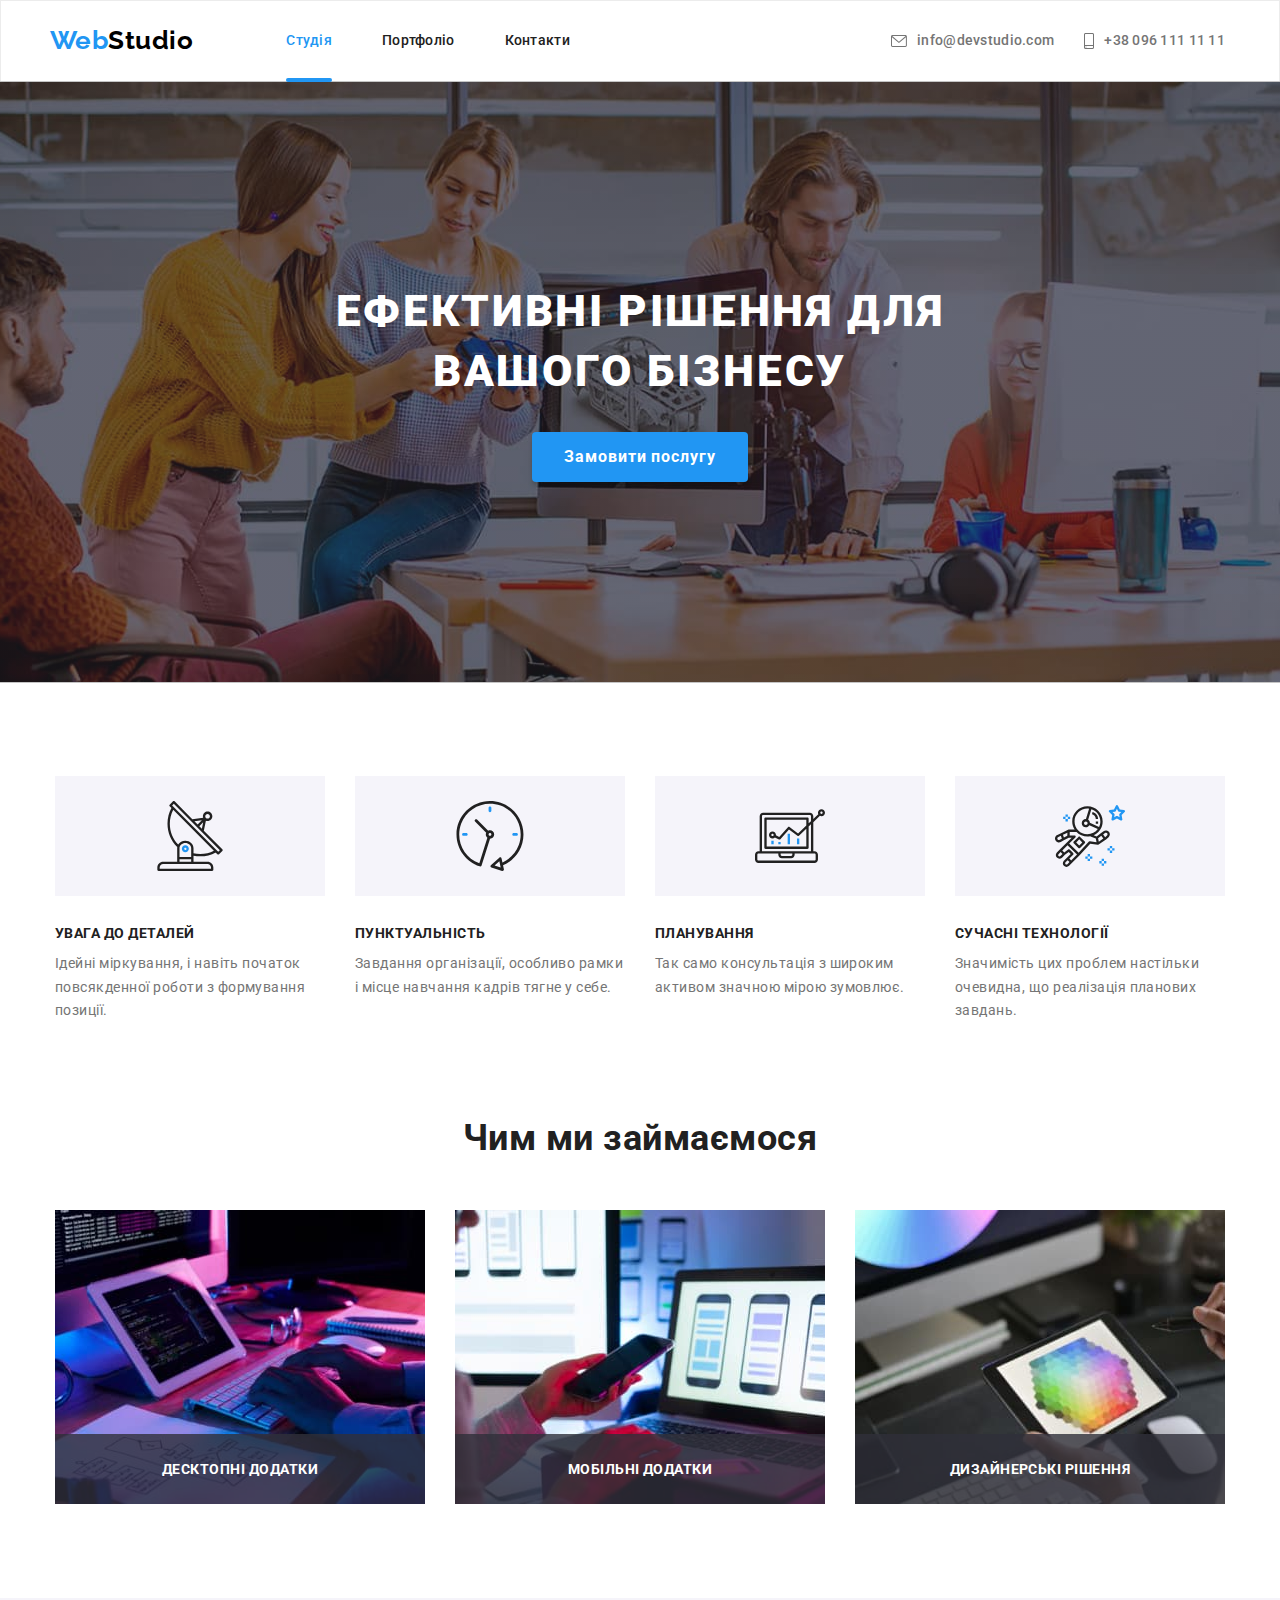
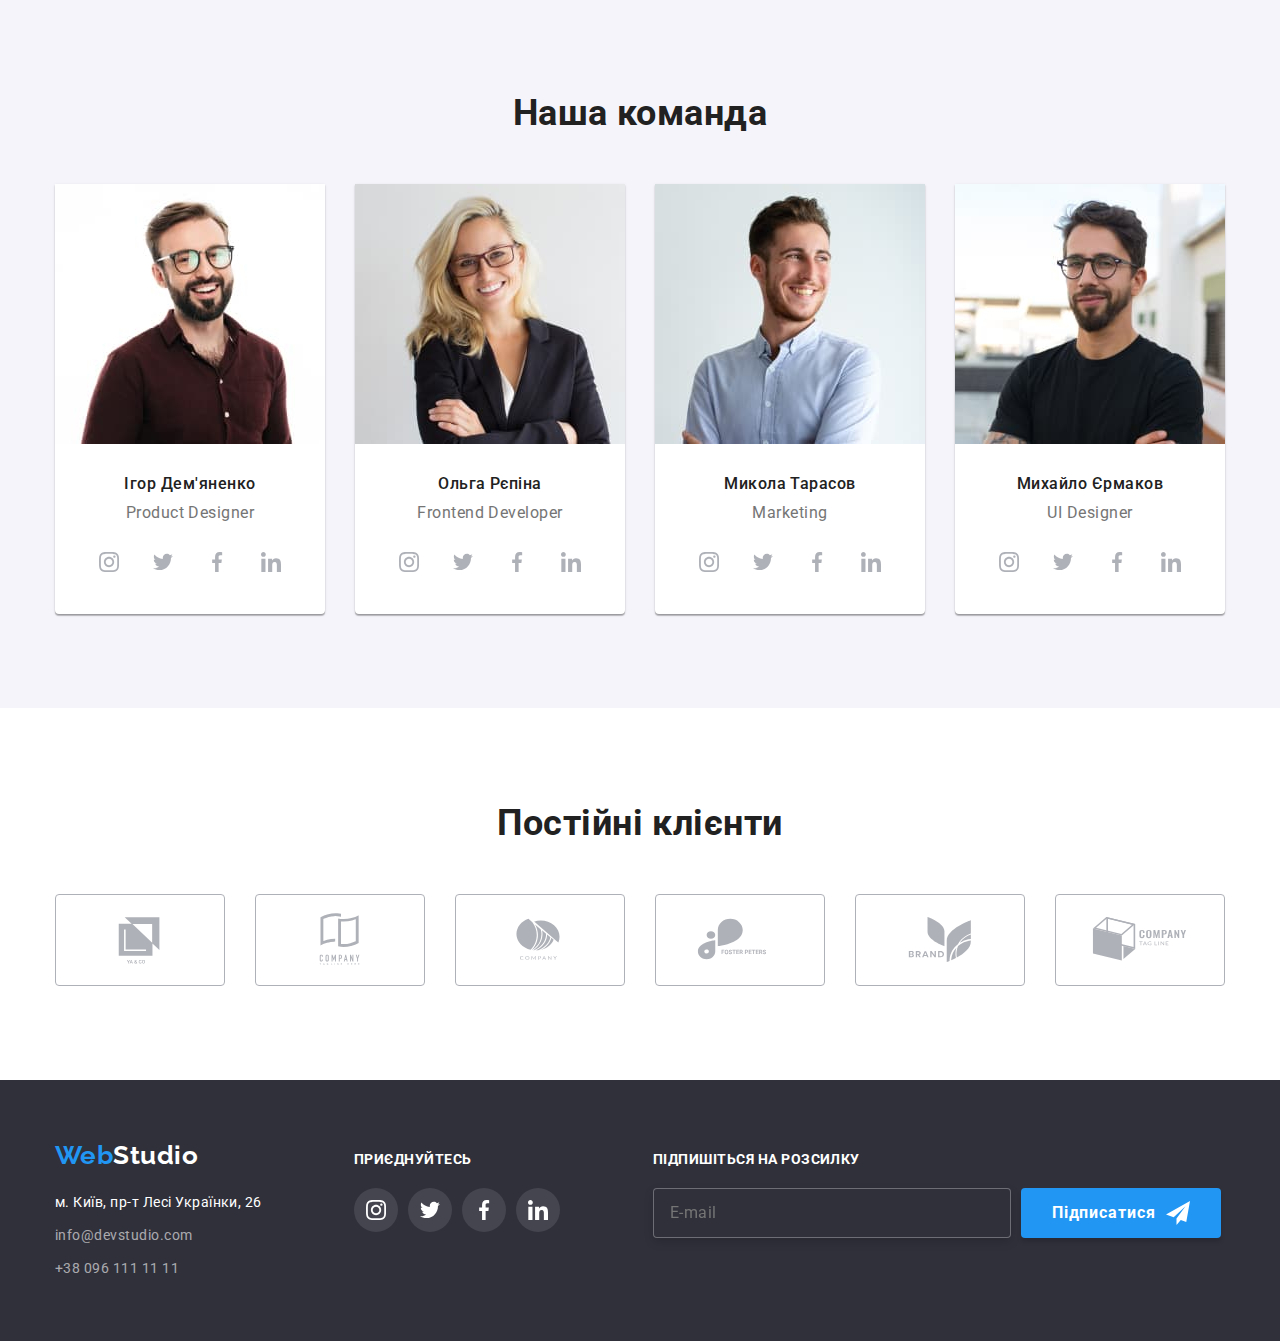
==== commit eb854dcb: "Герой зробив почав хедер" ====
--- a/index.html
+++ b/index.html
@@ -18,7 +18,7 @@
     <link rel="stylesheet" href="./css/main.min.css">
   </head>
   <body>
-    <!-- <header class="header">
+    <header class="header">
       <div class="header__wrap container">
         <nav class="header__navigation">
           <a class="logo" href="./index.html"
@@ -56,7 +56,7 @@
           </li>
         </ul>
       </div>
-    </header> -->
+    </header>
 
     <main>
       <section class="hero hero__overlay">
@@ -487,7 +487,7 @@
       </div>
     </footer>
 
-    <!-- <div class="backdrop is-hidden" data-modal>
+    <div class="backdrop is-hidden" data-modal>
       <div class="modal">
         <div class="modal__wrap">
           <button class="button__close" data-modal-close>
@@ -537,7 +537,7 @@
           </form>
         </div>
       </div>
-    </div> -->
+    </div>
     <script src="./js/modal.js"></script>
   </body>
 </html>
--- a/css/main.min.css
+++ b/css/main.min.css
@@ -1 +1 @@
-:root{--primary-text-color: #212121;--title-text-color: #757575;--accnent-color: #2196F3;--primary-white-color: #FFFFFF;--cubic-time: 250ms cubic-bezier(0.4, 0, 0.2, 1)}ul{list-style:none;padding:0;margin:0}a{text-decoration:none;color:inherit}h1,h2,h3,h4,h5,h6{margin:0}p{margin:0}address{font-style:normal}button{font-family:inherit;padding:0;margin:0}img{display:block;max-width:100%;height:auto}html{-webkit-box-sizing:border-box;box-sizing:border-box}*,*::before,*::after{-webkit-box-sizing:inherit;box-sizing:inherit}body{background-color:var(--primary-white-color);color:var(--title-text-color);font-family:"Roboto",sans-serif;letter-spacing:.03em}.container{width:100%;padding-left:15px;padding-right:15px;margin-left:auto;margin-right:auto}@media screen and (min-width: 480px){.container{width:480px}}@media screen and (min-width: 768px){.container{width:768px}}@media screen and (min-width: 1200px){.container{width:1200px}}.section{padding-top:60px;padding-bottom:60px}@media screen and (min-width: 1200px){.section{padding-top:94px;padding-bottom:94px}}.section__padding{padding-top:0;padding-bottom:94px}.section__title{margin-top:0;margin-bottom:30px;color:var(--primary-text-color);font-weight:700;font-size:28px;line-height:1.17;text-align:center}@media screen and (min-width: 1200px){.section__title{font-size:36px;margin-bottom:50px}}.footer__title{text-align:center;margin-bottom:20px;font-weight:700;font-size:14px;line-height:1.14;text-transform:uppercase;color:var(--primary-white-color)}.visually__hidden{position:absolute;white-space:nowrap;width:1px;height:1px;overflow:hidden;border:0;padding:0;clip:rect(0 0 0 0);-webkit-clip-path:inset(50%);clip-path:inset(50%);margin:-1px}.header{border:1px solid #ececec}.header__wrap{display:-webkit-box;display:-ms-flexbox;display:flex;-webkit-box-align:center;-ms-flex-align:center;align-items:center;padding-left:10px}.header__navigation{display:-webkit-box;display:-ms-flexbox;display:flex;-webkit-box-pack:center;-ms-flex-pack:center;justify-content:center;-webkit-box-align:center;-ms-flex-align:center;align-items:center}.site-nav{display:-webkit-box;display:-ms-flexbox;display:flex}.site-nav__item{position:relative}.site-nav__item:not(:last-child){margin-right:50px}.site-nav__link{display:block;padding-top:32px;padding-bottom:32px;color:var(--primary-text-color);font-weight:500;font-size:14px;line-height:1.14;letter-spacing:.02em;text-decoration:none;-webkit-transition:color var(--cubic-time);-o-transition:color var(--cubic-time);transition:color var(--cubic-time)}.site-nav__link:hover,.site-nav__link:focus{color:var(--accnent-color)}.site-nav__link::after{content:"";position:absolute;left:0;bottom:-1px;width:100%;height:4px;border-radius:2px;background-color:var(--accnent-color);opacity:0;-webkit-transition:opacity var(--cubic-time);-o-transition:opacity var(--cubic-time);transition:opacity var(--cubic-time)}.site-nav__link:hover::after,.site-nav__link:focus::after{opacity:1}.current::before{content:"";position:absolute;left:0;bottom:-1px;width:100%;height:4px;border-radius:2px;background-color:var(--accnent-color)}.site-nav__link.current{color:var(--accnent-color)}.aside{display:-webkit-box;display:-ms-flexbox;display:flex;margin-left:auto}.aside__item:not(:last-child){margin-right:30px}.aside__icon{fill:currentColor;margin-right:10px}.aside__link{color:var(--title-text-color);font-weight:500;font-size:14px;line-height:1.14;letter-spacing:.02em;padding:32px 0;display:-webkit-box;display:-ms-flexbox;display:flex;-webkit-box-pack:center;-ms-flex-pack:center;justify-content:center;-webkit-box-align:center;-ms-flex-align:center;align-items:center;-webkit-transition:color var(--cubic-time);-o-transition:color var(--cubic-time);transition:color var(--cubic-time)}.aside__link:hover,.aside__link:focus{color:var(--accnent-color)}.logo{color:#2196f3;font-family:"Raleway",cursive;font-weight:700;font-size:26px;line-height:1.2;text-decoration:none}.logo__link{color:#000;margin-right:93px}.logo__footer{color:#fff}.button__primaru{display:inline-block;border:1px solid rgba(0,0,0,0);padding-top:9px;padding-bottom:9px;min-width:216px;color:var(--primary-white-color);background:#2196f3;-webkit-box-shadow:0px 4px 4px rgba(0,0,0,.15);box-shadow:0px 4px 4px rgba(0,0,0,.15);font-weight:700;font-size:16px;line-height:1.875;letter-spacing:.06em;border-radius:4px;text-align:center;cursor:pointer;-webkit-transition:background var(--cubic-time),-webkit-box-shadow var(--cubic-time);transition:background var(--cubic-time),-webkit-box-shadow var(--cubic-time);-o-transition:background var(--cubic-time),box-shadow var(--cubic-time);transition:background var(--cubic-time),box-shadow var(--cubic-time);transition:background var(--cubic-time),box-shadow var(--cubic-time),-webkit-box-shadow var(--cubic-time)}.button__primaru--submit{display:block;margin:0 auto;margin-top:30px;min-width:200px}.button__primaru--subscription{display:-webkit-box;display:-ms-flexbox;display:flex;-webkit-box-pack:center;-ms-flex-pack:center;justify-content:center;-webkit-box-align:center;-ms-flex-align:center;align-items:center;margin:0 auto;min-width:200px}.button__icon{margin-left:10px}.button__primaru:hover,.button__primaru:focus{background:#188ce8;-webkit-box-shadow:0px 4px 4px rgba(0,0,0,.15);box-shadow:0px 4px 4px rgba(0,0,0,.15)}.button{font-family:"Roboto",sans-serif;display:inline-block;padding-top:5px;padding-bottom:5px;padding-left:23px;padding-right:23px;color:var(--primary-text-color);background-color:#f5f4fa;font-weight:500;font-size:16px;line-height:1.625;border-radius:4px;border:1px solid rgba(0,0,0,0);text-decoration:none;cursor:pointer;-webkit-transition:color var(--cubic-time),background-color var(--cubic-time),-webkit-box-shadow var(--cubic-time);transition:color var(--cubic-time),background-color var(--cubic-time),-webkit-box-shadow var(--cubic-time);-o-transition:color var(--cubic-time),background-color var(--cubic-time),box-shadow var(--cubic-time);transition:color var(--cubic-time),background-color var(--cubic-time),box-shadow var(--cubic-time);transition:color var(--cubic-time),background-color var(--cubic-time),box-shadow var(--cubic-time),-webkit-box-shadow var(--cubic-time)}.button:hover,.button:focus{color:var(--primary-white-color);background-color:var(--accnent-color);-webkit-box-shadow:0px 3px 1px rgba(0,0,0,.1),0px 1px 2px rgba(0,0,0,.08),0px 2px 2px rgba(0,0,0,.12);box-shadow:0px 3px 1px rgba(0,0,0,.1),0px 1px 2px rgba(0,0,0,.08),0px 2px 2px rgba(0,0,0,.12)}.socials__list{display:-webkit-box;display:-ms-flexbox;display:flex;-webkit-box-pack:center;-ms-flex-pack:center;justify-content:center;-webkit-box-align:center;-ms-flex-align:center;align-items:center}.socials__item:not(:last-child){margin-right:10px}.socials__link{width:44px;height:44px;border:none;display:-webkit-box;display:-ms-flexbox;display:flex;-webkit-box-align:center;-ms-flex-align:center;align-items:center;-webkit-box-pack:center;-ms-flex-pack:center;justify-content:center;border-radius:50%;color:#afb1b8;-webkit-transition:color var(--cubic-time),background-color var(--cubic-time);-o-transition:color var(--cubic-time),background-color var(--cubic-time);transition:color var(--cubic-time),background-color var(--cubic-time)}.socials__link:hover,.socials__link:focus{color:var(--primary-white-color);background-color:var(--accnent-color)}.socials__link--changes{background-color:rgba(255,255,255,.1)}.socials__icon{fill:currentColor}.socials__icon--changes{fill:#fff}.hero__title{color:var(--primary-white-color);font-weight:900;font-size:44px;line-height:1.36;letter-spacing:.06em;text-transform:uppercase;max-width:696px;margin:0 auto;margin-bottom:30px;text-align:center}.hero{display:block;background:#2f303a;text-align:center;padding-top:200px;padding-bottom:200px}.hero__overlay{max-width:1600px;height:600px;margin-left:auto;margin-right:auto;outline:1px solid #c4c4c4;background-image:-webkit-gradient(linear, left top, right top, from(rgba(47, 48, 58, 0.4)), to(rgba(47, 48, 58, 0.4))),url(../images/hero.jpg);background-image:-o-linear-gradient(left, rgba(47, 48, 58, 0.4), rgba(47, 48, 58, 0.4)),url(../images/hero.jpg);background-image:linear-gradient(to right, rgba(47, 48, 58, 0.4), rgba(47, 48, 58, 0.4)),url(../images/hero.jpg);background-repeat:no-repeat;background-position:center;background-size:cover}.features__list{-ms-flex-wrap:wrap;flex-wrap:wrap}@media screen and (min-width: 768px){.features__list{display:-webkit-box;display:-ms-flexbox;display:flex;margin:-15px}}@media screen and (max-width: 767px){.features__item:not(:last-child){margin-bottom:30px}}@media screen and (min-width: 768px){.features__item{margin:15px;width:calc((100% - 60px)/2)}}@media screen and (min-width: 1200px){.features__item{margin:15px;width:calc((100% - 120px)/4)}}.features__inner{display:-webkit-box;display:-ms-flexbox;display:flex;-webkit-box-align:center;-ms-flex-align:center;align-items:center;border:none;height:120px;background-color:#f5f4fa}.features__icon{margin:0 auto;fill:currentColor}.features__title{margin-top:30px;margin-bottom:10px;color:var(--primary-text-color);font-weight:700;font-size:14px;line-height:1.14}.features__text{margin:0;font-weight:400;font-size:14px;line-height:1.71}@media screen and (max-width: 1199px){.work{display:none}}.work__list{display:-webkit-box;display:-ms-flexbox;display:flex}.work__item{position:relative;width:calc((100% - 60px)/3);margin-right:30px}.work__item:nth-child(3n){margin-right:0}.work__text{position:absolute;width:100%;bottom:0;font-weight:700;font-size:14px;line-height:1.143;text-align:center;text-transform:uppercase;color:var(--primary-white-color);padding:27px 0;background:rgba(47,48,58,.8)}.team{background:#f5f4fa}.team__list{-ms-flex-wrap:wrap;flex-wrap:wrap}@media screen and (min-width: 768px){.team__list{display:-webkit-box;display:-ms-flexbox;display:flex;margin:-15px}}.team__item{background:#fff;-webkit-box-shadow:0px 1px 3px rgba(0,0,0,.12),0px 1px 1px rgba(0,0,0,.14),0px 2px 1px rgba(0,0,0,.2);box-shadow:0px 1px 3px rgba(0,0,0,.12),0px 1px 1px rgba(0,0,0,.14),0px 2px 1px rgba(0,0,0,.2);border-radius:0px 0px 4px 4px}@media screen and (max-width: 767px){.team__item:not(:last-child){margin-bottom:30px}}@media screen and (min-width: 768px){.team__item{margin:15px;width:calc((100% - 60px)/2)}}@media screen and (min-width: 1200px){.team__item{margin:15px;width:calc((100% - 120px)/4)}}.team__col{padding:30px 0}.team__title{margin-bottom:0;font-weight:500;font-size:16px;line-height:1.19;color:var(--primary-text-color);text-align:center}.team__text{margin-top:10px;margin-bottom:18px;font-weight:400;font-size:16px;line-height:1.19;text-align:center}.firm__list{display:-webkit-box;display:-ms-flexbox;display:flex;-ms-flex-wrap:wrap;flex-wrap:wrap;margin:-15px}.firm__item{display:-webkit-box;display:-ms-flexbox;display:flex;height:92px;margin:15px;width:calc((100% - 60px)/2)}@media screen and (min-width: 768px){.firm__item{width:calc((100% - 90px)/3)}}@media screen and (min-width: 1200px){.firm__item{width:calc((100% - 180px)/6)}}.firm__link{width:100%;display:-webkit-box;display:-ms-flexbox;display:flex;-webkit-box-align:center;-ms-flex-align:center;align-items:center;-webkit-box-pack:center;-ms-flex-pack:center;justify-content:center;border:1px solid #afb1b8;border-radius:4px;color:#afb1b8;-webkit-transition:border var(--cubic-time),color var(--cubic-time);-o-transition:border var(--cubic-time),color var(--cubic-time);transition:border var(--cubic-time),color var(--cubic-time)}.firm__link:hover,.firm__link:focus{border:1px solid var(--accnent-color);color:var(--accnent-color)}.firm__icon{fill:currentColor}.footer{background:#2f303a;padding-top:60px;padding-bottom:60px}@media screen and (min-width: 1200px){.footer__wrap{display:-webkit-box;display:-ms-flexbox;display:flex;-webkit-box-align:start;-ms-flex-align:start;align-items:flex-start;-webkit-box-align:baseline;-ms-flex-align:baseline;align-items:baseline}}@media screen and (min-width: 768px){.footer__row{display:-webkit-box;display:-ms-flexbox;display:flex;-ms-flex-pack:distribute;justify-content:space-around;-webkit-box-align:baseline;-ms-flex-align:baseline;align-items:baseline}}.footer__inner{display:-webkit-box;display:-ms-flexbox;display:flex;-webkit-box-orient:vertical;-webkit-box-direction:normal;-ms-flex-direction:column;flex-direction:column;margin-bottom:60px;-webkit-box-align:center;-ms-flex-align:center;align-items:center}@media screen and (min-width: 1200px){.footer__inner{-webkit-box-align:start;-ms-flex-align:start;align-items:flex-start;margin:0}}.address{display:-webkit-box;display:-ms-flexbox;display:flex;-webkit-box-orient:vertical;-webkit-box-direction:normal;-ms-flex-direction:column;flex-direction:column}.address__list{display:-webkit-box;display:-ms-flexbox;display:flex;-webkit-box-orient:vertical;-webkit-box-direction:normal;-ms-flex-direction:column;flex-direction:column;-webkit-box-align:center;-ms-flex-align:center;align-items:center}@media screen and (min-width: 1200px){.address__list{-webkit-box-align:start;-ms-flex-align:start;align-items:flex-start}}.address__link{font-style:normal;font-weight:400;font-size:14px;line-height:1.71;color:rgba(255,255,255,.6);text-decoration:none;-webkit-transition:color var(--cubic-time);-o-transition:color var(--cubic-time);transition:color var(--cubic-time)}.address__link--maps{color:var(--primary-white-color)}.address__item--maps{margin-top:20px}.address__item{margin-top:9px}.address__link:hover,.address__link:focus{color:var(--accnent-color)}.join__inner{display:-webkit-box;display:-ms-flexbox;display:flex;-webkit-box-orient:vertical;-webkit-box-direction:normal;-ms-flex-direction:column;flex-direction:column;-webkit-box-align:center;-ms-flex-align:center;align-items:center}@media screen and (min-width: 768px){.join__inner{margin-top:5px}}@media screen and (min-width: 1200px){.join__inner{margin-top:0px;margin-left:92px;-webkit-box-align:start;-ms-flex-align:start;align-items:flex-start;-webkit-box-align:baseline;-ms-flex-align:baseline;align-items:baseline}}.join__list{display:-webkit-box;display:-ms-flexbox;display:flex;margin-bottom:60px}@media screen and (min-width: 768px){.join__list{margin:0}}@media screen and (min-width: 768px){.subscription__inner{margin:0 auto;display:-webkit-box;display:-ms-flexbox;display:flex;-webkit-box-orient:vertical;-webkit-box-direction:normal;-ms-flex-direction:column;flex-direction:column;-webkit-box-pack:center;-ms-flex-pack:center;justify-content:center;-webkit-box-align:center;-ms-flex-align:center;align-items:center}}@media screen and (min-width: 1200px){.subscription__inner{-webkit-box-align:start;-ms-flex-align:start;align-items:flex-start;margin:0;margin-left:93px}}.subscription__form{display:-webkit-box;display:-ms-flexbox;display:flex;-webkit-box-orient:vertical;-webkit-box-direction:normal;-ms-flex-direction:column;flex-direction:column;-webkit-box-pack:center;-ms-flex-pack:center;justify-content:center;-webkit-box-align:center;-ms-flex-align:center;align-items:center}@media screen and (min-width: 1200px){.subscription__form{-webkit-box-orient:horizontal;-webkit-box-direction:normal;-ms-flex-direction:row;flex-direction:row}}.subscription__input{display:block;padding:15px 16px;margin-bottom:20px;width:100%;height:50px;border:1px solid rgba(255,255,255,.3);-webkit-filter:drop-shadow(0px 4px 4px rgba(0, 0, 0, 0.15));filter:drop-shadow(0px 4px 4px rgba(0, 0, 0, 0.15));border-radius:4px;outline:navy;-webkit-transition:border-color var(--cubic-time);-o-transition:border-color var(--cubic-time);transition:border-color var(--cubic-time);font-size:16px;line-height:1.25;letter-spacing:.03em;color:var(--primary-white-color);background:#2f303a}@media screen and (min-width: 768px){.subscription__input{width:450px}}@media screen and (min-width: 1200px){.subscription__input{width:358px;margin:0;margin-right:10px}}.subscription__input:focus{border-color:var(--accnent-color)}.filter__list{display:-webkit-box;display:-ms-flexbox;display:flex;-webkit-box-pack:center;-ms-flex-pack:center;justify-content:center;margin-bottom:30px;-ms-flex-wrap:wrap;flex-wrap:wrap}@media screen and (min-width: 1200px){.filter__list{margin-bottom:50px}}.filter__item:not(:last-child){margin-right:8px;margin-bottom:15px}.filter__item:not(:last-child):nth-child(4n){margin-bottom:0}.portfolios__list{-ms-flex-wrap:wrap;flex-wrap:wrap}@media screen and (min-width: 768px){.portfolios__list{display:-webkit-box;display:-ms-flexbox;display:flex;margin:-15px}}@media screen and (max-width: 767px){.portfolios__item:not(:last-child){margin-bottom:30px}}@media screen and (min-width: 768px){.portfolios__item{margin:15px;width:calc((100% - 60px)/2)}}@media screen and (min-width: 1200px){.portfolios__item{margin:15px;width:calc((100% - 90px)/3)}}.portfolios__link{display:block;-webkit-transition:-webkit-box-shadow var(--cubic-time);transition:-webkit-box-shadow var(--cubic-time);-o-transition:box-shadow var(--cubic-time);transition:box-shadow var(--cubic-time);transition:box-shadow var(--cubic-time), -webkit-box-shadow var(--cubic-time)}.portfolios__link:hover,.portfolios__link:focus{-webkit-box-shadow:0px 1px 1px rgba(0,0,0,.12),0px 4px 4px rgba(0,0,0,.06),1px 4px 6px rgba(0,0,0,.16);box-shadow:0px 1px 1px rgba(0,0,0,.12),0px 4px 4px rgba(0,0,0,.06),1px 4px 6px rgba(0,0,0,.16)}.activ__inner{position:relative;overflow:hidden}.activ__text{position:absolute;height:100%;top:0;left:0;padding:63px 24px;font-weight:400;font-size:18px;line-height:1.55;color:var(--primary-white-color);display:-webkit-box;display:-ms-flexbox;display:flex;background:rgba(33,150,243,.9);-webkit-transform:translateY(100%);-ms-transform:translateY(100%);transform:translateY(100%);-webkit-transition:-webkit-transform var(--cubic-time);transition:-webkit-transform var(--cubic-time);-o-transition:transform var(--cubic-time);transition:transform var(--cubic-time);transition:transform var(--cubic-time), -webkit-transform var(--cubic-time)}.portfolios__link:hover .activ__text,.portfolios__link:focus .activ__text{-webkit-transform:translateY(0);-ms-transform:translateY(0);transform:translateY(0)}.portfolios__inner{padding-top:20px;border:1px solid #eee;border-top:0}.portfolios__title{margin-bottom:4px;margin-left:24px;color:var(--primary-text-color);font-weight:700;font-size:18px;line-height:2;letter-spacing:.06em}.portfolios__text{margin-bottom:20px;margin-left:24px;font-weight:400;font-size:16px;line-height:1.875}.backdrop{position:fixed;top:0;left:0;right:0;bottom:0;overflow-y:auto;overflow-x:hidden;width:100%;height:100%;z-index:10;background-color:rgba(0,0,0,.2);-webkit-transition:visibility var(--cubic-time),opacity var(--cubic-time);-o-transition:visibility var(--cubic-time),opacity var(--cubic-time);transition:visibility var(--cubic-time),opacity var(--cubic-time)}.backdrop.is-hidden{visibility:hidden;opacity:0;pointer-events:none}.backdrop.is-hidden .modal__wrap{-webkit-transform:scale(1.3);-ms-transform:scale(1.3);transform:scale(1.3)}.modal{min-height:100vh;display:-webkit-box;display:-ms-flexbox;display:flex;-webkit-box-pack:center;-ms-flex-pack:center;justify-content:center;-webkit-box-align:center;-ms-flex-align:center;align-items:center;position:-webkit-sticky;position:sticky;width:100%}.modal__wrap{position:relative;width:528px;background-color:#fff;-webkit-box-shadow:0px 1px 3px rgba(0,0,0,.12),0px 1px 1px rgba(0,0,0,.14),0px 2px 1px rgba(0,0,0,.2);box-shadow:0px 1px 3px rgba(0,0,0,.12),0px 1px 1px rgba(0,0,0,.14),0px 2px 1px rgba(0,0,0,.2);border-radius:4px;-webkit-transform:scale(1);-ms-transform:scale(1);transform:scale(1);-webkit-transition:-webkit-transform var(--cubic-time);transition:-webkit-transform var(--cubic-time);-o-transition:transform var(--cubic-time);transition:transform var(--cubic-time);transition:transform var(--cubic-time), -webkit-transform var(--cubic-time)}.button__close{position:absolute;top:8px;right:8px;padding:0;display:-webkit-box;display:-ms-flexbox;display:flex;-webkit-box-pack:center;-ms-flex-pack:center;justify-content:center;-webkit-box-align:center;-ms-flex-align:center;align-items:center;width:30px;height:30px;border-radius:50%;border:1px solid rgba(0,0,0,.1);background-color:#fff;cursor:pointer}.modal__icon{fill:currentColor;-webkit-transition:color var(--cubic-time);-o-transition:color var(--cubic-time);transition:color var(--cubic-time)}.button__close:hover,.button__close:focus{color:var(--accnent-color)}.form{width:100%;padding:40px}.form__field{position:relative;display:-webkit-box;display:-ms-flexbox;display:flex;-webkit-box-orient:vertical;-webkit-box-direction:normal;-ms-flex-direction:column;flex-direction:column;margin-bottom:10px}.form__text{display:-webkit-box;display:-ms-flexbox;display:flex;-webkit-box-pack:center;-ms-flex-pack:center;justify-content:center;font-weight:700;font-size:20px;line-height:23px;margin-bottom:12px;color:var(--primary-text-color)}.form__label{margin-bottom:4px;font-size:12px;line-height:1.17;letter-spacing:.01em;color:#757575}.form__input{display:block;padding:12px;padding-left:42px;width:100%;height:40px;border:1px solid rgba(33,33,33,.2);border-radius:4px;outline:navy;-webkit-transition:border-color var(--cubic-time);-o-transition:border-color var(--cubic-time);transition:border-color var(--cubic-time);font-size:12px;line-height:1.17;letter-spacing:.01em;color:var(--primary-text-color)}.form__input:focus{border-color:var(--accnent-color)}.form__icon{position:absolute;top:50%;left:12px;-webkit-transition:fill var(--cubic-time);-o-transition:fill var(--cubic-time);transition:fill var(--cubic-time)}.form__input:focus+.form__icon{fill:var(--accnent-color)}.form__textarea{height:120px;resize:none;outline:navy;padding:12px 16px;border:1px solid rgba(33,33,33,.2);border-radius:4px;font-size:12px;line-height:1.17;letter-spacing:.01em;color:var(--primary-text-color);-webkit-transition:border-color var(--cubic-time);-o-transition:border-color var(--cubic-time);transition:border-color var(--cubic-time)}.form__textarea:focus{border-color:var(--accnent-color)}.form__textarea::-webkit-input-placeholder{font-size:12px;line-height:1.17;letter-spacing:.01em;color:rgba(117,117,117,.5)}.form__textarea::-moz-placeholder{font-size:12px;line-height:1.17;letter-spacing:.01em;color:rgba(117,117,117,.5)}.form__textarea:-ms-input-placeholder{font-size:12px;line-height:1.17;letter-spacing:.01em;color:rgba(117,117,117,.5)}.form__textarea::-ms-input-placeholder{font-size:12px;line-height:1.17;letter-spacing:.01em;color:rgba(117,117,117,.5)}.form__textarea::placeholder{font-size:12px;line-height:1.17;letter-spacing:.01em;color:rgba(117,117,117,.5)}.check__label{position:relative;margin-top:20px;display:-webkit-box;display:-ms-flexbox;display:flex;-webkit-box-pack:center;-ms-flex-pack:center;justify-content:center;-webkit-box-align:center;-ms-flex-align:center;align-items:center;font-family:"Roboto";font-size:14px;line-height:2;letter-spacing:.03em;color:#757575}.check__input{position:absolute;white-space:nowrap;width:1px;height:1px;overflow:hidden;border:0;padding:0;clip:rect(0 0 0 0);-webkit-clip-path:inset(50%);clip-path:inset(50%);margin:-1px}.check__link{margin-left:5px;text-decoration:underline;color:var(--accnent-color)}.check__icon{display:-webkit-box;display:-ms-flexbox;display:flex;width:16px;height:15px;margin-right:7px;border-radius:2px;border:2px solid #212121;-webkit-transition:background-color var(--cubic-time),border-color var(--cubic-time);-o-transition:background-color var(--cubic-time),border-color var(--cubic-time);transition:background-color var(--cubic-time),border-color var(--cubic-time)}.check__input:checked+.check__icon{border-color:var(--accnent-color);background-color:var(--accnent-color);background-image:url(../images/check.svg);background-size:contain;background-origin:border-box}/*# sourceMappingURL=main.min.css.map */+:root{--primary-text-color: #212121;--title-text-color: #757575;--accnent-color: #2196F3;--primary-white-color: #FFFFFF;--cubic-time: 250ms cubic-bezier(0.4, 0, 0.2, 1)}ul{list-style:none;padding:0;margin:0}a{text-decoration:none;color:inherit}h1,h2,h3,h4,h5,h6{margin:0}p{margin:0}address{font-style:normal}button{font-family:inherit;padding:0;margin:0}img{display:block;max-width:100%;height:auto}html{-webkit-box-sizing:border-box;box-sizing:border-box}*,*::before,*::after{-webkit-box-sizing:inherit;box-sizing:inherit}body{background-color:var(--primary-white-color);color:var(--title-text-color);font-family:"Roboto",sans-serif;letter-spacing:.03em}.container{width:100%;padding-left:15px;padding-right:15px;margin-left:auto;margin-right:auto}@media screen and (min-width: 480px){.container{width:480px}}@media screen and (min-width: 768px){.container{width:768px}}@media screen and (min-width: 1200px){.container{width:1200px}}.section{padding-top:60px;padding-bottom:60px}@media screen and (min-width: 1200px){.section{padding-top:94px;padding-bottom:94px}}.section__padding{padding-top:0;padding-bottom:94px}.section__title{margin-top:0;margin-bottom:30px;color:var(--primary-text-color);font-weight:700;font-size:28px;line-height:1.17;text-align:center}@media screen and (min-width: 1200px){.section__title{font-size:36px;margin-bottom:50px}}.footer__title{text-align:center;margin-bottom:20px;font-weight:700;font-size:14px;line-height:1.14;text-transform:uppercase;color:var(--primary-white-color)}.visually__hidden{position:absolute;white-space:nowrap;width:1px;height:1px;overflow:hidden;border:0;padding:0;clip:rect(0 0 0 0);-webkit-clip-path:inset(50%);clip-path:inset(50%);margin:-1px}.header{border:1px solid #ececec}@media screen and (max-width: 767px){.header{display:none}}.header__wrap{display:-webkit-box;display:-ms-flexbox;display:flex;-webkit-box-align:center;-ms-flex-align:center;align-items:center;padding-left:10px}.header__navigation{display:-webkit-box;display:-ms-flexbox;display:flex;-webkit-box-pack:center;-ms-flex-pack:center;justify-content:center;-webkit-box-align:center;-ms-flex-align:center;align-items:center}.site-nav{display:-webkit-box;display:-ms-flexbox;display:flex}.site-nav__item{position:relative}.site-nav__item:not(:last-child){margin-right:50px}.site-nav__link{display:block;padding-top:32px;padding-bottom:32px;color:var(--primary-text-color);font-weight:500;font-size:14px;line-height:1.14;letter-spacing:.02em;text-decoration:none;-webkit-transition:color var(--cubic-time);-o-transition:color var(--cubic-time);transition:color var(--cubic-time)}.site-nav__link:hover,.site-nav__link:focus{color:var(--accnent-color)}.site-nav__link::after{content:"";position:absolute;left:0;bottom:-1px;width:100%;height:4px;border-radius:2px;background-color:var(--accnent-color);opacity:0;-webkit-transition:opacity var(--cubic-time);-o-transition:opacity var(--cubic-time);transition:opacity var(--cubic-time)}.site-nav__link:hover::after,.site-nav__link:focus::after{opacity:1}.current::before{content:"";position:absolute;left:0;bottom:-1px;width:100%;height:4px;border-radius:2px;background-color:var(--accnent-color)}.site-nav__link.current{color:var(--accnent-color)}.aside{display:-webkit-box;display:-ms-flexbox;display:flex;-webkit-box-orient:vertical;-webkit-box-direction:normal;-ms-flex-direction:column;flex-direction:column;margin-left:auto;-webkit-box-align:start;-ms-flex-align:start;align-items:flex-start}.aside__item:not(:last-child){margin-bottom:10px}@media screen and (min-width: 1200px){.aside{-webkit-box-orient:horizontal;-webkit-box-direction:normal;-ms-flex-direction:row;flex-direction:row}.aside__item:not(:last-child){margin-right:30px;margin-bottom:0}}.aside__icon{fill:currentColor;margin-right:10px}.aside__link{color:var(--title-text-color);font-weight:500;font-size:12px;line-height:1.17;letter-spacing:.02em;display:-webkit-box;display:-ms-flexbox;display:flex;-webkit-box-pack:center;-ms-flex-pack:center;justify-content:center;-webkit-box-align:center;-ms-flex-align:center;align-items:center;-webkit-transition:color var(--cubic-time);-o-transition:color var(--cubic-time);transition:color var(--cubic-time)}@media screen and (min-width: 1200px){.aside__link{font-size:14px;line-height:1.14;padding:32px 0}}.aside__link:hover,.aside__link:focus{color:var(--accnent-color)}.logo{color:#2196f3;font-family:"Raleway",cursive;font-weight:700;font-size:24px;line-height:1.17;text-decoration:none}@media screen and (min-width: 1200px){.logo{font-size:26px;line-height:1.2}}.logo__link{color:#000;margin-right:93px}.logo__footer{color:#fff}.button__primaru{display:inline-block;border:1px solid rgba(0,0,0,0);padding-top:9px;padding-bottom:9px;min-width:200px;color:var(--primary-white-color);background:#2196f3;-webkit-box-shadow:0px 4px 4px rgba(0,0,0,.15);box-shadow:0px 4px 4px rgba(0,0,0,.15);font-weight:700;font-size:16px;line-height:1.875;letter-spacing:.06em;border-radius:4px;text-align:center;cursor:pointer;-webkit-transition:background var(--cubic-time),-webkit-box-shadow var(--cubic-time);transition:background var(--cubic-time),-webkit-box-shadow var(--cubic-time);-o-transition:background var(--cubic-time),box-shadow var(--cubic-time);transition:background var(--cubic-time),box-shadow var(--cubic-time);transition:background var(--cubic-time),box-shadow var(--cubic-time),-webkit-box-shadow var(--cubic-time)}@media screen and (min-width: 1200px){.button__primaru{min-width:216px}}.button__primaru--submit{display:block;margin:0 auto;margin-top:30px;min-width:200px}.button__primaru--subscription{display:-webkit-box;display:-ms-flexbox;display:flex;-webkit-box-pack:center;-ms-flex-pack:center;justify-content:center;-webkit-box-align:center;-ms-flex-align:center;align-items:center;margin:0 auto;min-width:200px}.button__icon{margin-left:10px}.button__primaru:hover,.button__primaru:focus{background:#188ce8;-webkit-box-shadow:0px 4px 4px rgba(0,0,0,.15);box-shadow:0px 4px 4px rgba(0,0,0,.15)}.button{font-family:"Roboto",sans-serif;display:inline-block;padding-top:5px;padding-bottom:5px;padding-left:23px;padding-right:23px;color:var(--primary-text-color);background-color:#f5f4fa;font-weight:500;font-size:16px;line-height:1.625;border-radius:4px;border:1px solid rgba(0,0,0,0);text-decoration:none;cursor:pointer;-webkit-transition:color var(--cubic-time),background-color var(--cubic-time),-webkit-box-shadow var(--cubic-time);transition:color var(--cubic-time),background-color var(--cubic-time),-webkit-box-shadow var(--cubic-time);-o-transition:color var(--cubic-time),background-color var(--cubic-time),box-shadow var(--cubic-time);transition:color var(--cubic-time),background-color var(--cubic-time),box-shadow var(--cubic-time);transition:color var(--cubic-time),background-color var(--cubic-time),box-shadow var(--cubic-time),-webkit-box-shadow var(--cubic-time)}.button:hover,.button:focus{color:var(--primary-white-color);background-color:var(--accnent-color);-webkit-box-shadow:0px 3px 1px rgba(0,0,0,.1),0px 1px 2px rgba(0,0,0,.08),0px 2px 2px rgba(0,0,0,.12);box-shadow:0px 3px 1px rgba(0,0,0,.1),0px 1px 2px rgba(0,0,0,.08),0px 2px 2px rgba(0,0,0,.12)}.socials__list{display:-webkit-box;display:-ms-flexbox;display:flex;-webkit-box-pack:center;-ms-flex-pack:center;justify-content:center;-webkit-box-align:center;-ms-flex-align:center;align-items:center}.socials__item:not(:last-child){margin-right:10px}.socials__link{width:44px;height:44px;border:none;display:-webkit-box;display:-ms-flexbox;display:flex;-webkit-box-align:center;-ms-flex-align:center;align-items:center;-webkit-box-pack:center;-ms-flex-pack:center;justify-content:center;border-radius:50%;color:#afb1b8;-webkit-transition:color var(--cubic-time),background-color var(--cubic-time);-o-transition:color var(--cubic-time),background-color var(--cubic-time);transition:color var(--cubic-time),background-color var(--cubic-time)}.socials__link:hover,.socials__link:focus{color:var(--primary-white-color);background-color:var(--accnent-color)}.socials__link--changes{background-color:rgba(255,255,255,.1)}.socials__icon{fill:currentColor}.socials__icon--changes{fill:#fff}.hero__title{color:var(--primary-white-color);font-weight:900;font-size:26px;line-height:1.62;letter-spacing:.06em;text-transform:uppercase;max-width:696px;margin:0 auto;margin-bottom:30px;text-align:center}@media screen and (min-width: 1200px){.hero__title{font-size:44px;line-height:1.36}}.hero{display:block;background:#2f303a;text-align:center;padding-top:118px;padding-bottom:118px}@media screen and (min-width: 1200px){.hero{padding-top:200px;padding-bottom:200px}}.hero__overlay{max-width:1600px;margin:auto;outline:1px solid #c4c4c4;background:-webkit-gradient(linear, left top, left bottom, from(rgba(47, 48, 58, 0.4)), to(rgba(47, 48, 58, 0.4))),url(/images/mob/hero@1x.jpg) no-repeat center/cover,#c4c4c4;background:-o-linear-gradient(rgba(47, 48, 58, 0.4), rgba(47, 48, 58, 0.4)),url(/images/mob/hero@1x.jpg) no-repeat center/cover,#c4c4c4;background:linear-gradient(rgba(47, 48, 58, 0.4), rgba(47, 48, 58, 0.4)),url(/images/mob/hero@1x.jpg) no-repeat center/cover,#c4c4c4}@media(min-device-pixel-ratio: 2),(-webkit-min-device-pixel-ratio: 2),(-o-min-device-pixel-ratio: 2/1),(min-resolution: 192dpi),(min-resolution: 2dppx){.hero__overlay{background:-webkit-gradient(linear, left top, left bottom, from(rgba(47, 48, 58, 0.4)), to(rgba(47, 48, 58, 0.4))),url(/images/mob/hero@2x.jpg) no-repeat center/cover,#c4c4c4;background:-o-linear-gradient(rgba(47, 48, 58, 0.4), rgba(47, 48, 58, 0.4)),url(/images/mob/hero@2x.jpg) no-repeat center/cover,#c4c4c4;background:linear-gradient(rgba(47, 48, 58, 0.4), rgba(47, 48, 58, 0.4)),url(/images/mob/hero@2x.jpg) no-repeat center/cover,#c4c4c4}}@media screen and (min-width: 768px){.hero__overlay{background:-webkit-gradient(linear, left top, left bottom, from(rgba(47, 48, 58, 0.4)), to(rgba(47, 48, 58, 0.4))),url(/images/tabl/hero@1x.jpg) no-repeat center/cover,#c4c4c4;background:-o-linear-gradient(rgba(47, 48, 58, 0.4), rgba(47, 48, 58, 0.4)),url(/images/tabl/hero@1x.jpg) no-repeat center/cover,#c4c4c4;background:linear-gradient(rgba(47, 48, 58, 0.4), rgba(47, 48, 58, 0.4)),url(/images/tabl/hero@1x.jpg) no-repeat center/cover,#c4c4c4}}@media screen and (min-width: 768px)and (min-device-pixel-ratio: 2),screen and (min-width: 768px)and (-webkit-min-device-pixel-ratio: 2),screen and (min-width: 768px)and (-o-min-device-pixel-ratio: 2/1),screen and (min-width: 768px)and (min-resolution: 192dpi),screen and (min-width: 768px)and (min-resolution: 2dppx){.hero__overlay{background:-webkit-gradient(linear, left top, left bottom, from(rgba(47, 48, 58, 0.4)), to(rgba(47, 48, 58, 0.4))),url(/images/tabl/hero@2x.jpg) no-repeat center/cover,#c4c4c4;background:-o-linear-gradient(rgba(47, 48, 58, 0.4), rgba(47, 48, 58, 0.4)),url(/images/tabl/hero@2x.jpg) no-repeat center/cover,#c4c4c4;background:linear-gradient(rgba(47, 48, 58, 0.4), rgba(47, 48, 58, 0.4)),url(/images/tabl/hero@2x.jpg) no-repeat center/cover,#c4c4c4}}@media screen and (min-width: 1200px){.hero__overlay{background:-webkit-gradient(linear, left top, left bottom, from(rgba(47, 48, 58, 0.4)), to(rgba(47, 48, 58, 0.4))),url(/images/desc/hero@1x.jpg) no-repeat center/cover,#c4c4c4;background:-o-linear-gradient(rgba(47, 48, 58, 0.4), rgba(47, 48, 58, 0.4)),url(/images/desc/hero@1x.jpg) no-repeat center/cover,#c4c4c4;background:linear-gradient(rgba(47, 48, 58, 0.4), rgba(47, 48, 58, 0.4)),url(/images/desc/hero@1x.jpg) no-repeat center/cover,#c4c4c4}}@media screen and (min-width: 1200px)and (min-device-pixel-ratio: 2),screen and (min-width: 1200px)and (-webkit-min-device-pixel-ratio: 2),screen and (min-width: 1200px)and (-o-min-device-pixel-ratio: 2/1),screen and (min-width: 1200px)and (min-resolution: 192dpi),screen and (min-width: 1200px)and (min-resolution: 2dppx){.hero__overlay{background:-webkit-gradient(linear, left top, left bottom, from(rgba(47, 48, 58, 0.4)), to(rgba(47, 48, 58, 0.4))),url(/images/desc/hero@2x.jpg) no-repeat center/cover,#c4c4c4;background:-o-linear-gradient(rgba(47, 48, 58, 0.4), rgba(47, 48, 58, 0.4)),url(/images/desc/hero@2x.jpg) no-repeat center/cover,#c4c4c4;background:linear-gradient(rgba(47, 48, 58, 0.4), rgba(47, 48, 58, 0.4)),url(/images/desc/hero@2x.jpg) no-repeat center/cover,#c4c4c4}}.features__list{-ms-flex-wrap:wrap;flex-wrap:wrap}@media screen and (min-width: 768px){.features__list{display:-webkit-box;display:-ms-flexbox;display:flex;margin:-15px}}@media screen and (max-width: 767px){.features__item:not(:last-child){margin-bottom:30px}}@media screen and (min-width: 768px){.features__item{margin:15px;width:calc((100% - 60px)/2)}}@media screen and (min-width: 1200px){.features__item{margin:15px;width:calc((100% - 120px)/4)}}.features__inner{display:-webkit-box;display:-ms-flexbox;display:flex;-webkit-box-align:center;-ms-flex-align:center;align-items:center;border:none;height:120px;background-color:#f5f4fa}.features__icon{margin:0 auto;fill:currentColor}.features__title{margin-top:30px;margin-bottom:10px;color:var(--primary-text-color);font-weight:700;font-size:14px;line-height:1.14}.features__text{margin:0;font-weight:400;font-size:14px;line-height:1.71}@media screen and (max-width: 1199px){.work{display:none}}.work__list{display:-webkit-box;display:-ms-flexbox;display:flex}.work__item{position:relative;width:calc((100% - 60px)/3);margin-right:30px}.work__item:nth-child(3n){margin-right:0}.work__text{position:absolute;width:100%;bottom:0;font-weight:700;font-size:14px;line-height:1.143;text-align:center;text-transform:uppercase;color:var(--primary-white-color);padding:27px 0;background:rgba(47,48,58,.8)}.team{background:#f5f4fa}.team__list{-ms-flex-wrap:wrap;flex-wrap:wrap}@media screen and (min-width: 768px){.team__list{display:-webkit-box;display:-ms-flexbox;display:flex;margin:-15px}}.team__item{background:#fff;-webkit-box-shadow:0px 1px 3px rgba(0,0,0,.12),0px 1px 1px rgba(0,0,0,.14),0px 2px 1px rgba(0,0,0,.2);box-shadow:0px 1px 3px rgba(0,0,0,.12),0px 1px 1px rgba(0,0,0,.14),0px 2px 1px rgba(0,0,0,.2);border-radius:0px 0px 4px 4px}@media screen and (max-width: 767px){.team__item:not(:last-child){margin-bottom:30px}}@media screen and (min-width: 768px){.team__item{margin:15px;width:calc((100% - 60px)/2)}}@media screen and (min-width: 1200px){.team__item{margin:15px;width:calc((100% - 120px)/4)}}.team__col{padding:30px 0}.team__title{margin-bottom:0;font-weight:500;font-size:16px;line-height:1.19;color:var(--primary-text-color);text-align:center}.team__text{margin-top:10px;margin-bottom:18px;font-weight:400;font-size:16px;line-height:1.19;text-align:center}.firm__list{display:-webkit-box;display:-ms-flexbox;display:flex;-ms-flex-wrap:wrap;flex-wrap:wrap;margin:-15px}.firm__item{display:-webkit-box;display:-ms-flexbox;display:flex;height:92px;margin:15px;width:calc((100% - 60px)/2)}@media screen and (min-width: 768px){.firm__item{width:calc((100% - 90px)/3)}}@media screen and (min-width: 1200px){.firm__item{width:calc((100% - 180px)/6)}}.firm__link{width:100%;display:-webkit-box;display:-ms-flexbox;display:flex;-webkit-box-align:center;-ms-flex-align:center;align-items:center;-webkit-box-pack:center;-ms-flex-pack:center;justify-content:center;border:1px solid #afb1b8;border-radius:4px;color:#afb1b8;-webkit-transition:border var(--cubic-time),color var(--cubic-time);-o-transition:border var(--cubic-time),color var(--cubic-time);transition:border var(--cubic-time),color var(--cubic-time)}.firm__link:hover,.firm__link:focus{border:1px solid var(--accnent-color);color:var(--accnent-color)}.firm__icon{fill:currentColor}.footer{background:#2f303a;padding-top:60px;padding-bottom:60px}@media screen and (min-width: 1200px){.footer__wrap{display:-webkit-box;display:-ms-flexbox;display:flex;-webkit-box-align:start;-ms-flex-align:start;align-items:flex-start;-webkit-box-align:baseline;-ms-flex-align:baseline;align-items:baseline}}@media screen and (min-width: 768px){.footer__row{display:-webkit-box;display:-ms-flexbox;display:flex;-ms-flex-pack:distribute;justify-content:space-around;-webkit-box-align:baseline;-ms-flex-align:baseline;align-items:baseline}}.footer__inner{display:-webkit-box;display:-ms-flexbox;display:flex;-webkit-box-orient:vertical;-webkit-box-direction:normal;-ms-flex-direction:column;flex-direction:column;margin-bottom:60px;-webkit-box-align:center;-ms-flex-align:center;align-items:center}@media screen and (min-width: 1200px){.footer__inner{-webkit-box-align:start;-ms-flex-align:start;align-items:flex-start;margin:0}}.address{display:-webkit-box;display:-ms-flexbox;display:flex;-webkit-box-orient:vertical;-webkit-box-direction:normal;-ms-flex-direction:column;flex-direction:column}.address__list{display:-webkit-box;display:-ms-flexbox;display:flex;-webkit-box-orient:vertical;-webkit-box-direction:normal;-ms-flex-direction:column;flex-direction:column;-webkit-box-align:center;-ms-flex-align:center;align-items:center}@media screen and (min-width: 1200px){.address__list{-webkit-box-align:start;-ms-flex-align:start;align-items:flex-start}}.address__link{font-style:normal;font-weight:400;font-size:14px;line-height:1.71;color:rgba(255,255,255,.6);text-decoration:none;-webkit-transition:color var(--cubic-time);-o-transition:color var(--cubic-time);transition:color var(--cubic-time)}.address__link--maps{color:var(--primary-white-color)}.address__item--maps{margin-top:20px}.address__item{margin-top:9px}.address__link:hover,.address__link:focus{color:var(--accnent-color)}.join__inner{display:-webkit-box;display:-ms-flexbox;display:flex;-webkit-box-orient:vertical;-webkit-box-direction:normal;-ms-flex-direction:column;flex-direction:column;-webkit-box-align:center;-ms-flex-align:center;align-items:center}@media screen and (min-width: 768px){.join__inner{margin-top:5px}}@media screen and (min-width: 1200px){.join__inner{margin-top:0px;margin-left:92px;-webkit-box-align:start;-ms-flex-align:start;align-items:flex-start;-webkit-box-align:baseline;-ms-flex-align:baseline;align-items:baseline}}.join__list{display:-webkit-box;display:-ms-flexbox;display:flex;margin-bottom:60px}@media screen and (min-width: 768px){.join__list{margin:0}}@media screen and (min-width: 768px){.subscription__inner{margin:0 auto;display:-webkit-box;display:-ms-flexbox;display:flex;-webkit-box-orient:vertical;-webkit-box-direction:normal;-ms-flex-direction:column;flex-direction:column;-webkit-box-pack:center;-ms-flex-pack:center;justify-content:center;-webkit-box-align:center;-ms-flex-align:center;align-items:center}}@media screen and (min-width: 1200px){.subscription__inner{-webkit-box-align:start;-ms-flex-align:start;align-items:flex-start;margin:0;margin-left:93px}}.subscription__form{display:-webkit-box;display:-ms-flexbox;display:flex;-webkit-box-orient:vertical;-webkit-box-direction:normal;-ms-flex-direction:column;flex-direction:column;-webkit-box-pack:center;-ms-flex-pack:center;justify-content:center;-webkit-box-align:center;-ms-flex-align:center;align-items:center}@media screen and (min-width: 1200px){.subscription__form{-webkit-box-orient:horizontal;-webkit-box-direction:normal;-ms-flex-direction:row;flex-direction:row}}.subscription__input{display:block;padding:15px 16px;margin-bottom:20px;width:100%;height:50px;border:1px solid rgba(255,255,255,.3);-webkit-filter:drop-shadow(0px 4px 4px rgba(0, 0, 0, 0.15));filter:drop-shadow(0px 4px 4px rgba(0, 0, 0, 0.15));border-radius:4px;outline:navy;-webkit-transition:border-color var(--cubic-time);-o-transition:border-color var(--cubic-time);transition:border-color var(--cubic-time);font-size:16px;line-height:1.25;letter-spacing:.03em;color:var(--primary-white-color);background:#2f303a}@media screen and (min-width: 768px){.subscription__input{width:450px}}@media screen and (min-width: 1200px){.subscription__input{width:358px;margin:0;margin-right:10px}}.subscription__input:focus{border-color:var(--accnent-color)}.filter__list{display:-webkit-box;display:-ms-flexbox;display:flex;-webkit-box-pack:center;-ms-flex-pack:center;justify-content:center;margin-bottom:30px;-ms-flex-wrap:wrap;flex-wrap:wrap}@media screen and (min-width: 1200px){.filter__list{margin-bottom:50px}}.filter__item:not(:last-child){margin-right:8px;margin-bottom:15px}.filter__item:not(:last-child):nth-child(4n){margin-bottom:0}.portfolios__list{-ms-flex-wrap:wrap;flex-wrap:wrap}@media screen and (min-width: 768px){.portfolios__list{display:-webkit-box;display:-ms-flexbox;display:flex;margin:-15px}}@media screen and (max-width: 767px){.portfolios__item:not(:last-child){margin-bottom:30px}}@media screen and (min-width: 768px){.portfolios__item{margin:15px;width:calc((100% - 60px)/2)}}@media screen and (min-width: 1200px){.portfolios__item{margin:15px;width:calc((100% - 90px)/3)}}.portfolios__link{display:block;-webkit-transition:-webkit-box-shadow var(--cubic-time);transition:-webkit-box-shadow var(--cubic-time);-o-transition:box-shadow var(--cubic-time);transition:box-shadow var(--cubic-time);transition:box-shadow var(--cubic-time), -webkit-box-shadow var(--cubic-time)}.portfolios__link:hover,.portfolios__link:focus{-webkit-box-shadow:0px 1px 1px rgba(0,0,0,.12),0px 4px 4px rgba(0,0,0,.06),1px 4px 6px rgba(0,0,0,.16);box-shadow:0px 1px 1px rgba(0,0,0,.12),0px 4px 4px rgba(0,0,0,.06),1px 4px 6px rgba(0,0,0,.16)}.activ__inner{position:relative;overflow:hidden}.activ__text{position:absolute;height:100%;top:0;left:0;padding:63px 24px;font-weight:400;font-size:18px;line-height:1.55;color:var(--primary-white-color);display:-webkit-box;display:-ms-flexbox;display:flex;background:rgba(33,150,243,.9);-webkit-transform:translateY(100%);-ms-transform:translateY(100%);transform:translateY(100%);-webkit-transition:-webkit-transform var(--cubic-time);transition:-webkit-transform var(--cubic-time);-o-transition:transform var(--cubic-time);transition:transform var(--cubic-time);transition:transform var(--cubic-time), -webkit-transform var(--cubic-time)}.portfolios__link:hover .activ__text,.portfolios__link:focus .activ__text{-webkit-transform:translateY(0);-ms-transform:translateY(0);transform:translateY(0)}.portfolios__inner{padding-top:20px;border:1px solid #eee;border-top:0}.portfolios__title{margin-bottom:4px;margin-left:24px;color:var(--primary-text-color);font-weight:700;font-size:18px;line-height:2;letter-spacing:.06em}.portfolios__text{margin-bottom:20px;margin-left:24px;font-weight:400;font-size:16px;line-height:1.875}.backdrop{position:fixed;top:0;left:0;right:0;bottom:0;overflow-y:auto;overflow-x:hidden;width:100%;height:100%;z-index:10;background-color:rgba(0,0,0,.2);-webkit-transition:visibility var(--cubic-time),opacity var(--cubic-time);-o-transition:visibility var(--cubic-time),opacity var(--cubic-time);transition:visibility var(--cubic-time),opacity var(--cubic-time)}.backdrop.is-hidden{visibility:hidden;opacity:0;pointer-events:none}.backdrop.is-hidden .modal__wrap{-webkit-transform:scale(1.3);-ms-transform:scale(1.3);transform:scale(1.3)}.modal{min-height:100vh;display:-webkit-box;display:-ms-flexbox;display:flex;-webkit-box-pack:center;-ms-flex-pack:center;justify-content:center;-webkit-box-align:center;-ms-flex-align:center;align-items:center;position:-webkit-sticky;position:sticky;width:100%}.modal__wrap{position:relative;width:528px;background-color:#fff;-webkit-box-shadow:0px 1px 3px rgba(0,0,0,.12),0px 1px 1px rgba(0,0,0,.14),0px 2px 1px rgba(0,0,0,.2);box-shadow:0px 1px 3px rgba(0,0,0,.12),0px 1px 1px rgba(0,0,0,.14),0px 2px 1px rgba(0,0,0,.2);border-radius:4px;-webkit-transform:scale(1);-ms-transform:scale(1);transform:scale(1);-webkit-transition:-webkit-transform var(--cubic-time);transition:-webkit-transform var(--cubic-time);-o-transition:transform var(--cubic-time);transition:transform var(--cubic-time);transition:transform var(--cubic-time), -webkit-transform var(--cubic-time)}.button__close{position:absolute;top:8px;right:8px;padding:0;display:-webkit-box;display:-ms-flexbox;display:flex;-webkit-box-pack:center;-ms-flex-pack:center;justify-content:center;-webkit-box-align:center;-ms-flex-align:center;align-items:center;width:30px;height:30px;border-radius:50%;border:1px solid rgba(0,0,0,.1);background-color:#fff;cursor:pointer}.modal__icon{fill:currentColor;-webkit-transition:color var(--cubic-time);-o-transition:color var(--cubic-time);transition:color var(--cubic-time)}.button__close:hover,.button__close:focus{color:var(--accnent-color)}.form{width:100%;padding:40px}.form__field{position:relative;display:-webkit-box;display:-ms-flexbox;display:flex;-webkit-box-orient:vertical;-webkit-box-direction:normal;-ms-flex-direction:column;flex-direction:column;margin-bottom:10px}.form__text{text-align:center;font-weight:700;font-size:20px;line-height:1.5;margin-bottom:12px;color:var(--primary-text-color)}@media screen and (min-width: 1200px){.form__text{font-size:20px;line-height:1.15}}.form__label{margin-bottom:4px;font-size:12px;line-height:1.17;letter-spacing:.01em;color:#757575}.form__input{display:block;padding:12px;padding-left:42px;width:100%;height:40px;border:1px solid rgba(33,33,33,.2);border-radius:4px;outline:navy;-webkit-transition:border-color var(--cubic-time);-o-transition:border-color var(--cubic-time);transition:border-color var(--cubic-time);font-size:12px;line-height:1.17;letter-spacing:.01em;color:var(--primary-text-color)}.form__input:focus{border-color:var(--accnent-color)}.form__icon{position:absolute;top:50%;left:12px;-webkit-transition:fill var(--cubic-time);-o-transition:fill var(--cubic-time);transition:fill var(--cubic-time)}.form__input:focus+.form__icon{fill:var(--accnent-color)}.form__textarea{height:120px;resize:none;outline:navy;padding:12px 16px;border:1px solid rgba(33,33,33,.2);border-radius:4px;font-size:12px;line-height:1.17;letter-spacing:.01em;color:var(--primary-text-color);-webkit-transition:border-color var(--cubic-time);-o-transition:border-color var(--cubic-time);transition:border-color var(--cubic-time)}.form__textarea:focus{border-color:var(--accnent-color)}.form__textarea::-webkit-input-placeholder{font-size:12px;line-height:1.17;letter-spacing:.01em;color:rgba(117,117,117,.5)}.form__textarea::-moz-placeholder{font-size:12px;line-height:1.17;letter-spacing:.01em;color:rgba(117,117,117,.5)}.form__textarea:-ms-input-placeholder{font-size:12px;line-height:1.17;letter-spacing:.01em;color:rgba(117,117,117,.5)}.form__textarea::-ms-input-placeholder{font-size:12px;line-height:1.17;letter-spacing:.01em;color:rgba(117,117,117,.5)}.form__textarea::placeholder{font-size:12px;line-height:1.17;letter-spacing:.01em;color:rgba(117,117,117,.5)}.check__label{position:relative;margin-top:20px;display:-webkit-box;display:-ms-flexbox;display:flex;-webkit-box-pack:center;-ms-flex-pack:center;justify-content:center;-webkit-box-align:center;-ms-flex-align:center;align-items:center;font-family:"Roboto";font-size:12px;line-height:1.17;letter-spacing:.03em;color:#757575}@media screen and (min-width: 1200px){.check__label{font-size:14px;line-height:1.7}}.check__input{position:absolute;white-space:nowrap;width:1px;height:1px;overflow:hidden;border:0;padding:0;clip:rect(0 0 0 0);-webkit-clip-path:inset(50%);clip-path:inset(50%);margin:-1px}.check__link{margin-left:5px;text-decoration:underline;color:var(--accnent-color)}.check__icon{display:-webkit-box;display:-ms-flexbox;display:flex;width:16px;height:15px;margin-right:7px;border-radius:2px;border:2px solid #212121;-webkit-transition:background-color var(--cubic-time),border-color var(--cubic-time);-o-transition:background-color var(--cubic-time),border-color var(--cubic-time);transition:background-color var(--cubic-time),border-color var(--cubic-time)}.check__input:checked+.check__icon{border-color:var(--accnent-color);background-color:var(--accnent-color);background-image:url(../images/check.svg);background-size:contain;background-origin:border-box}/*# sourceMappingURL=main.min.css.map */